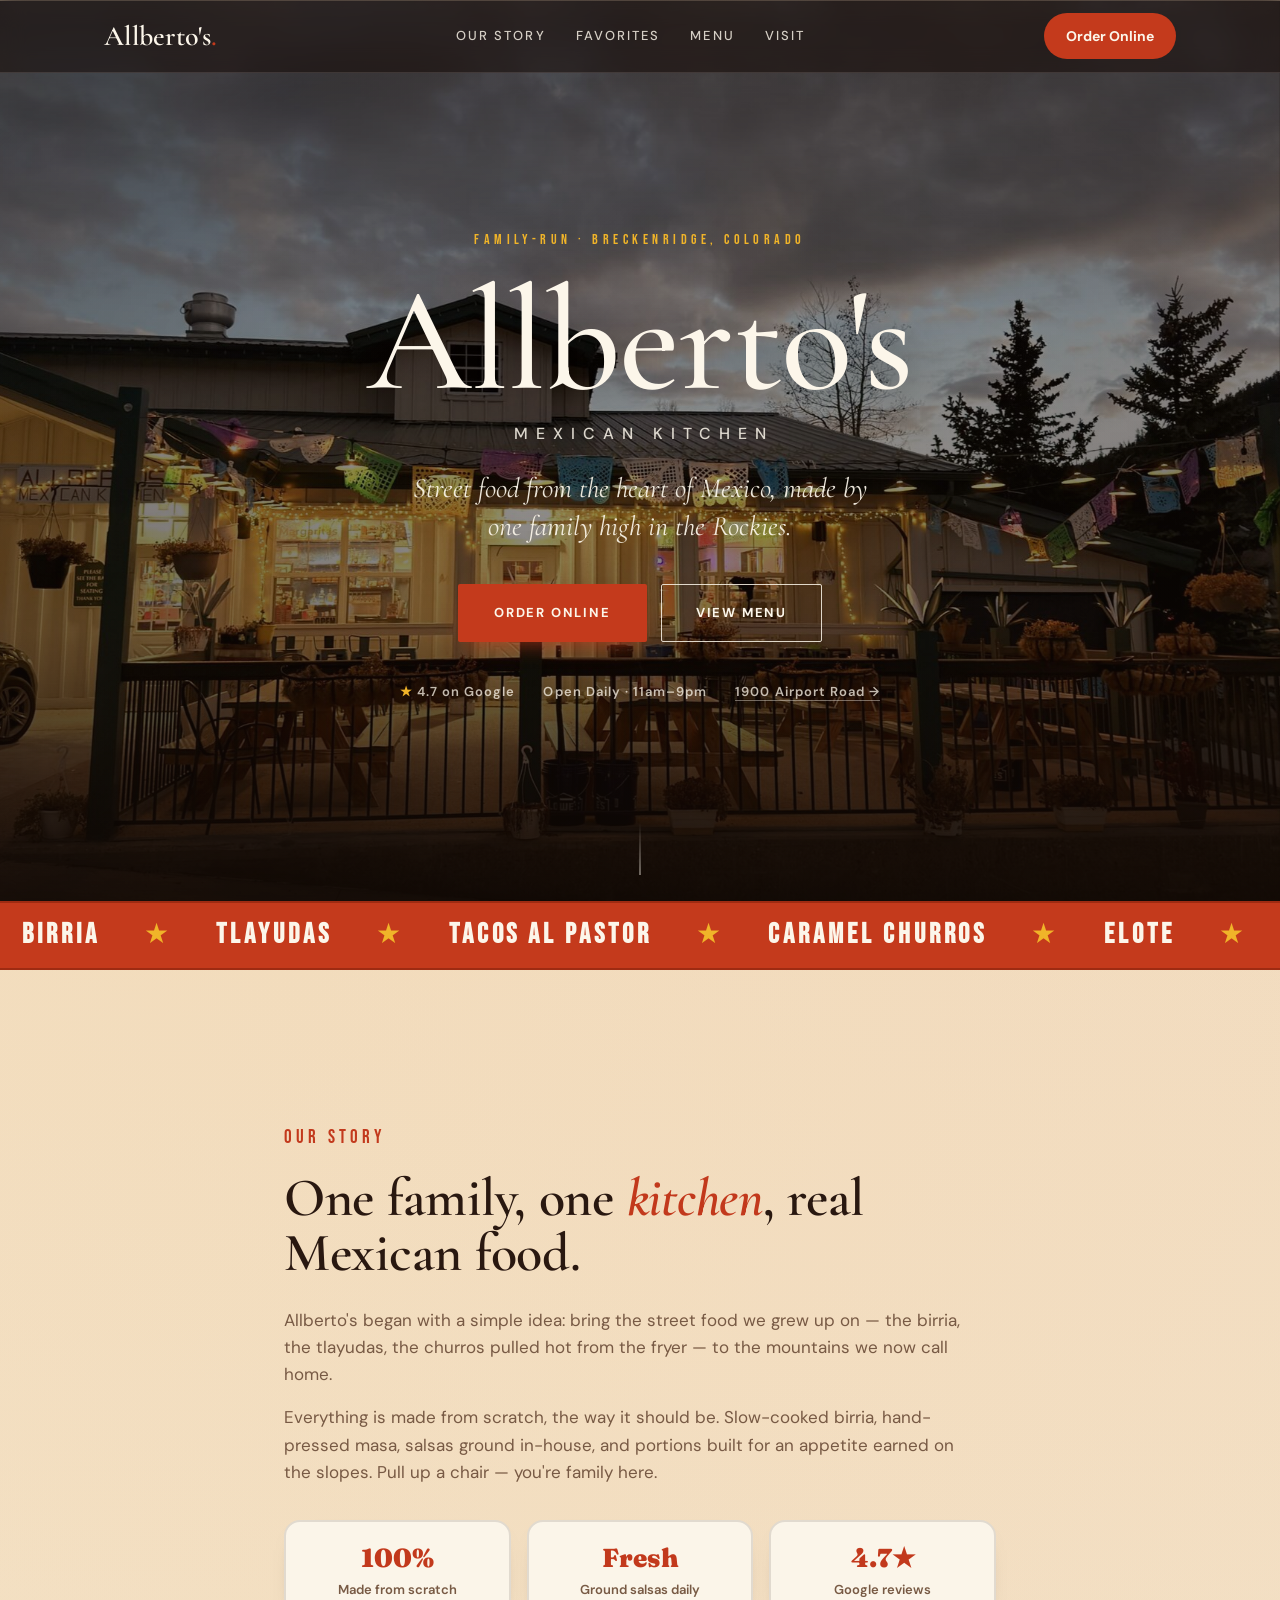
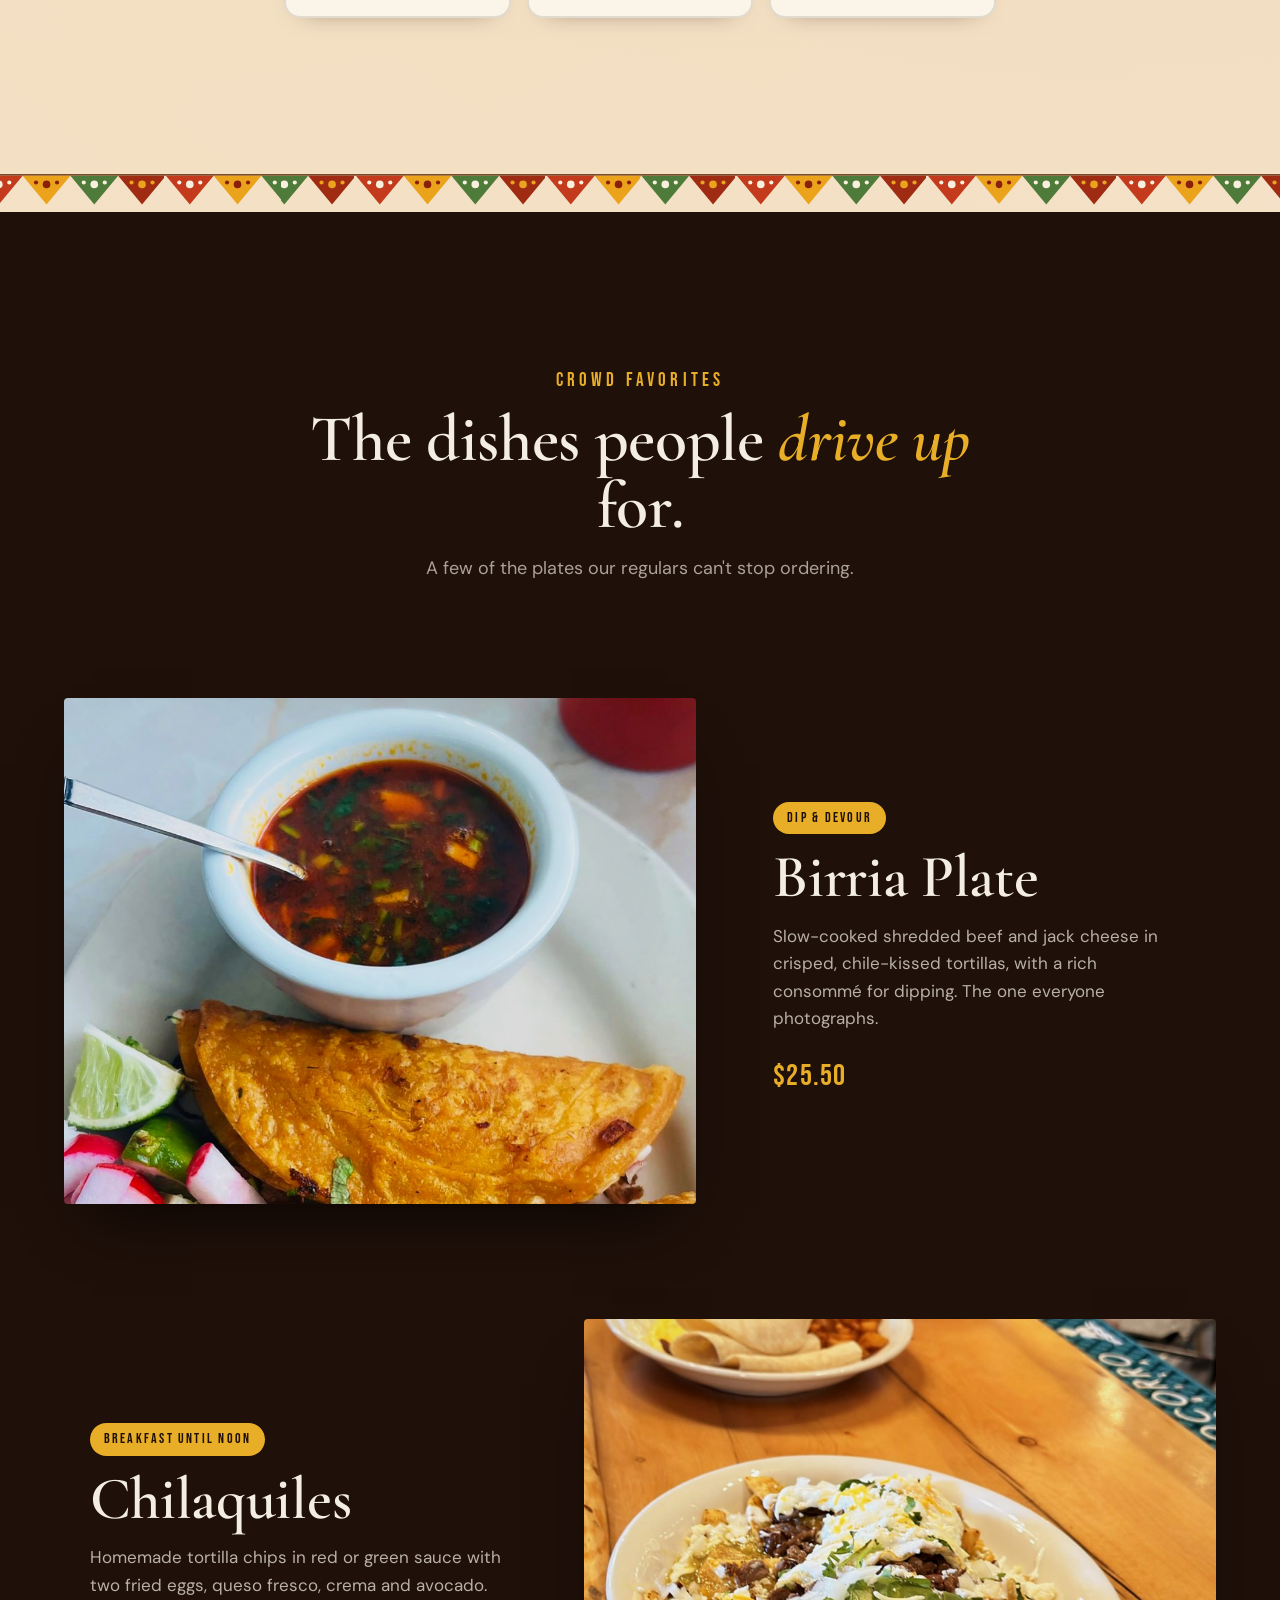
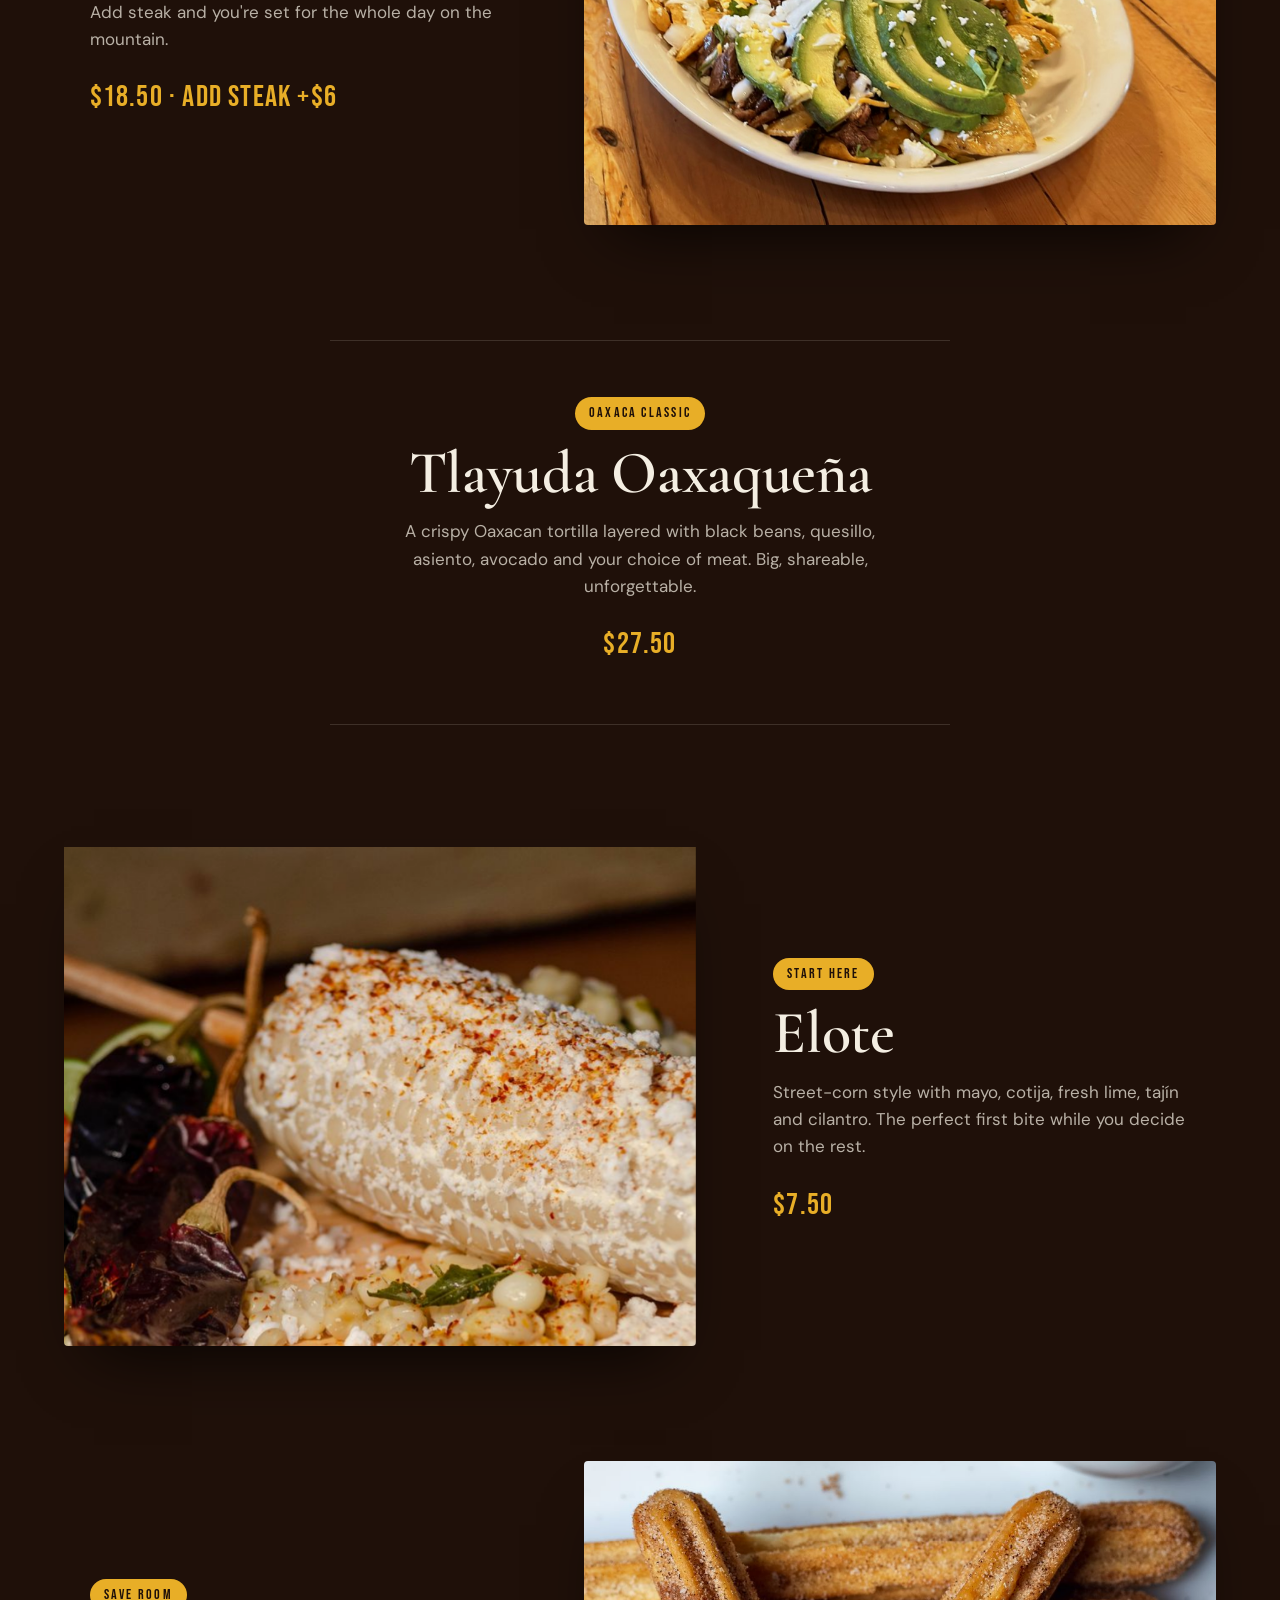
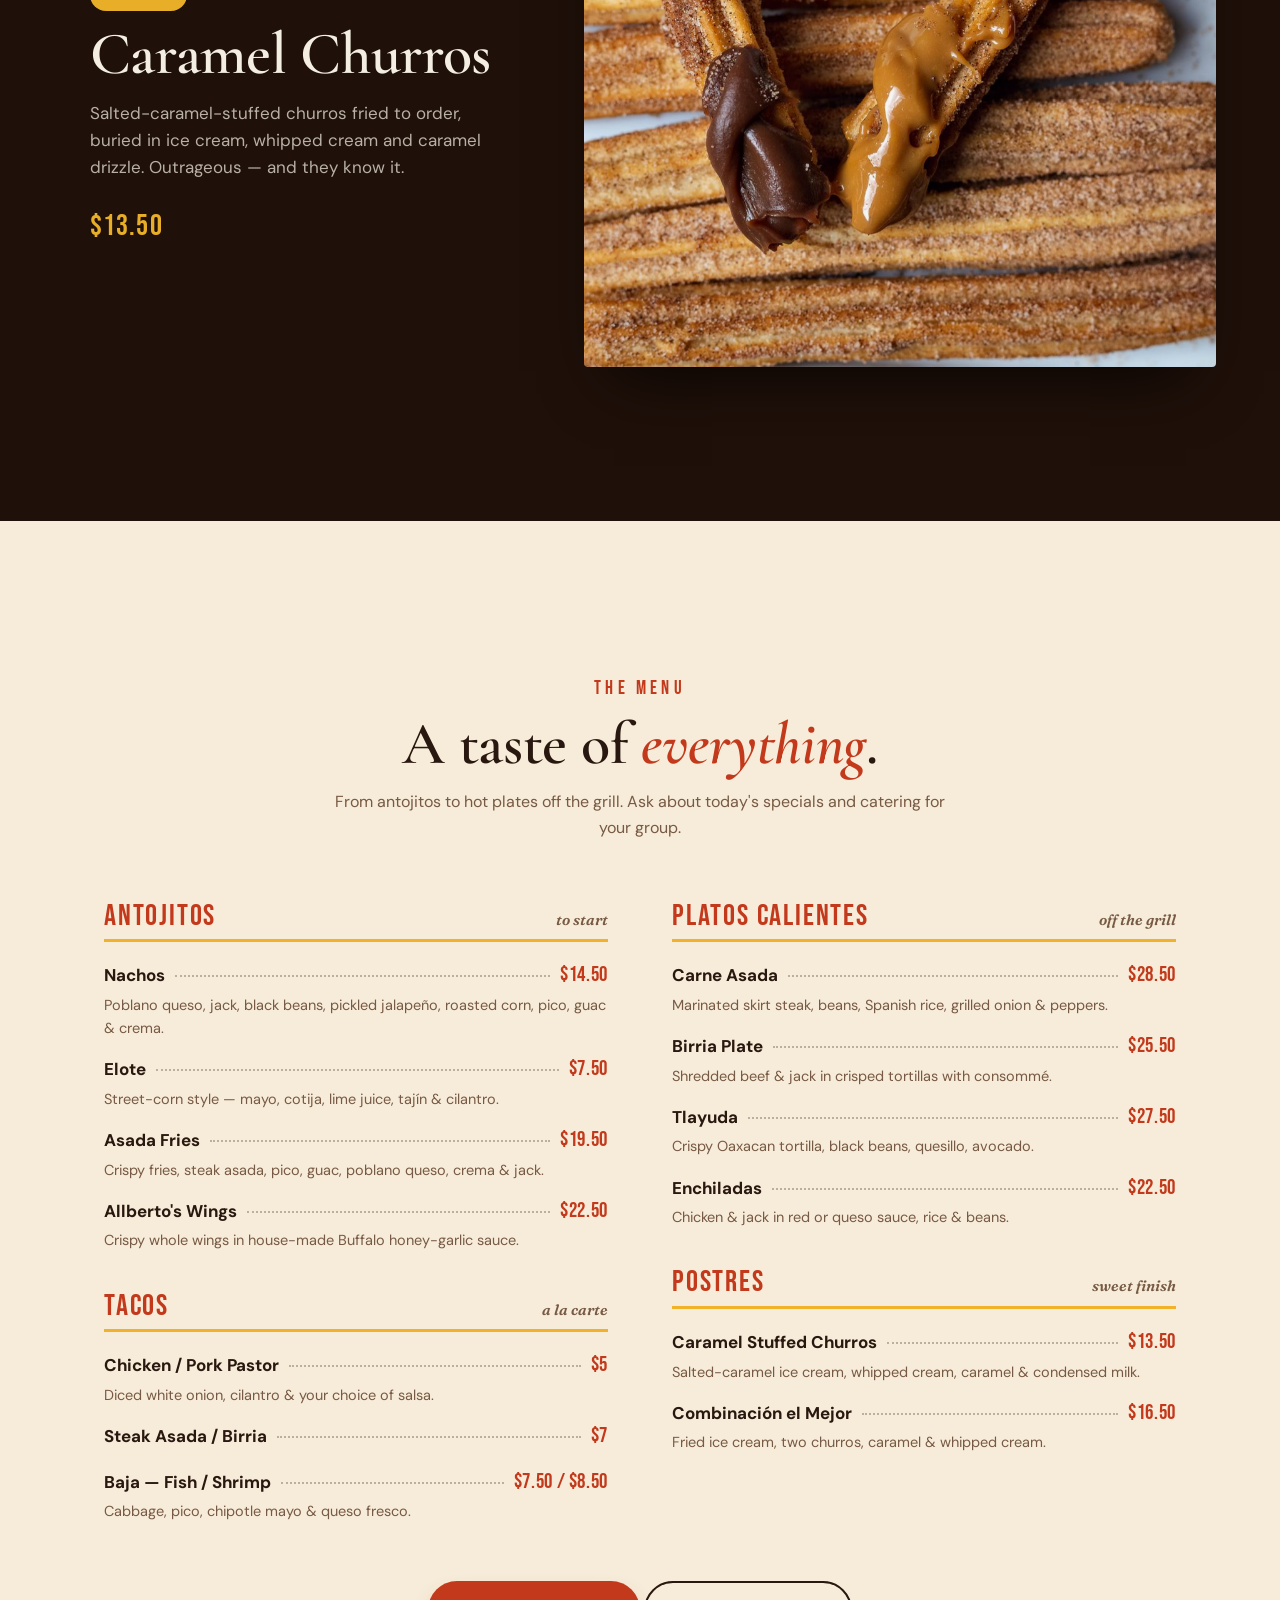
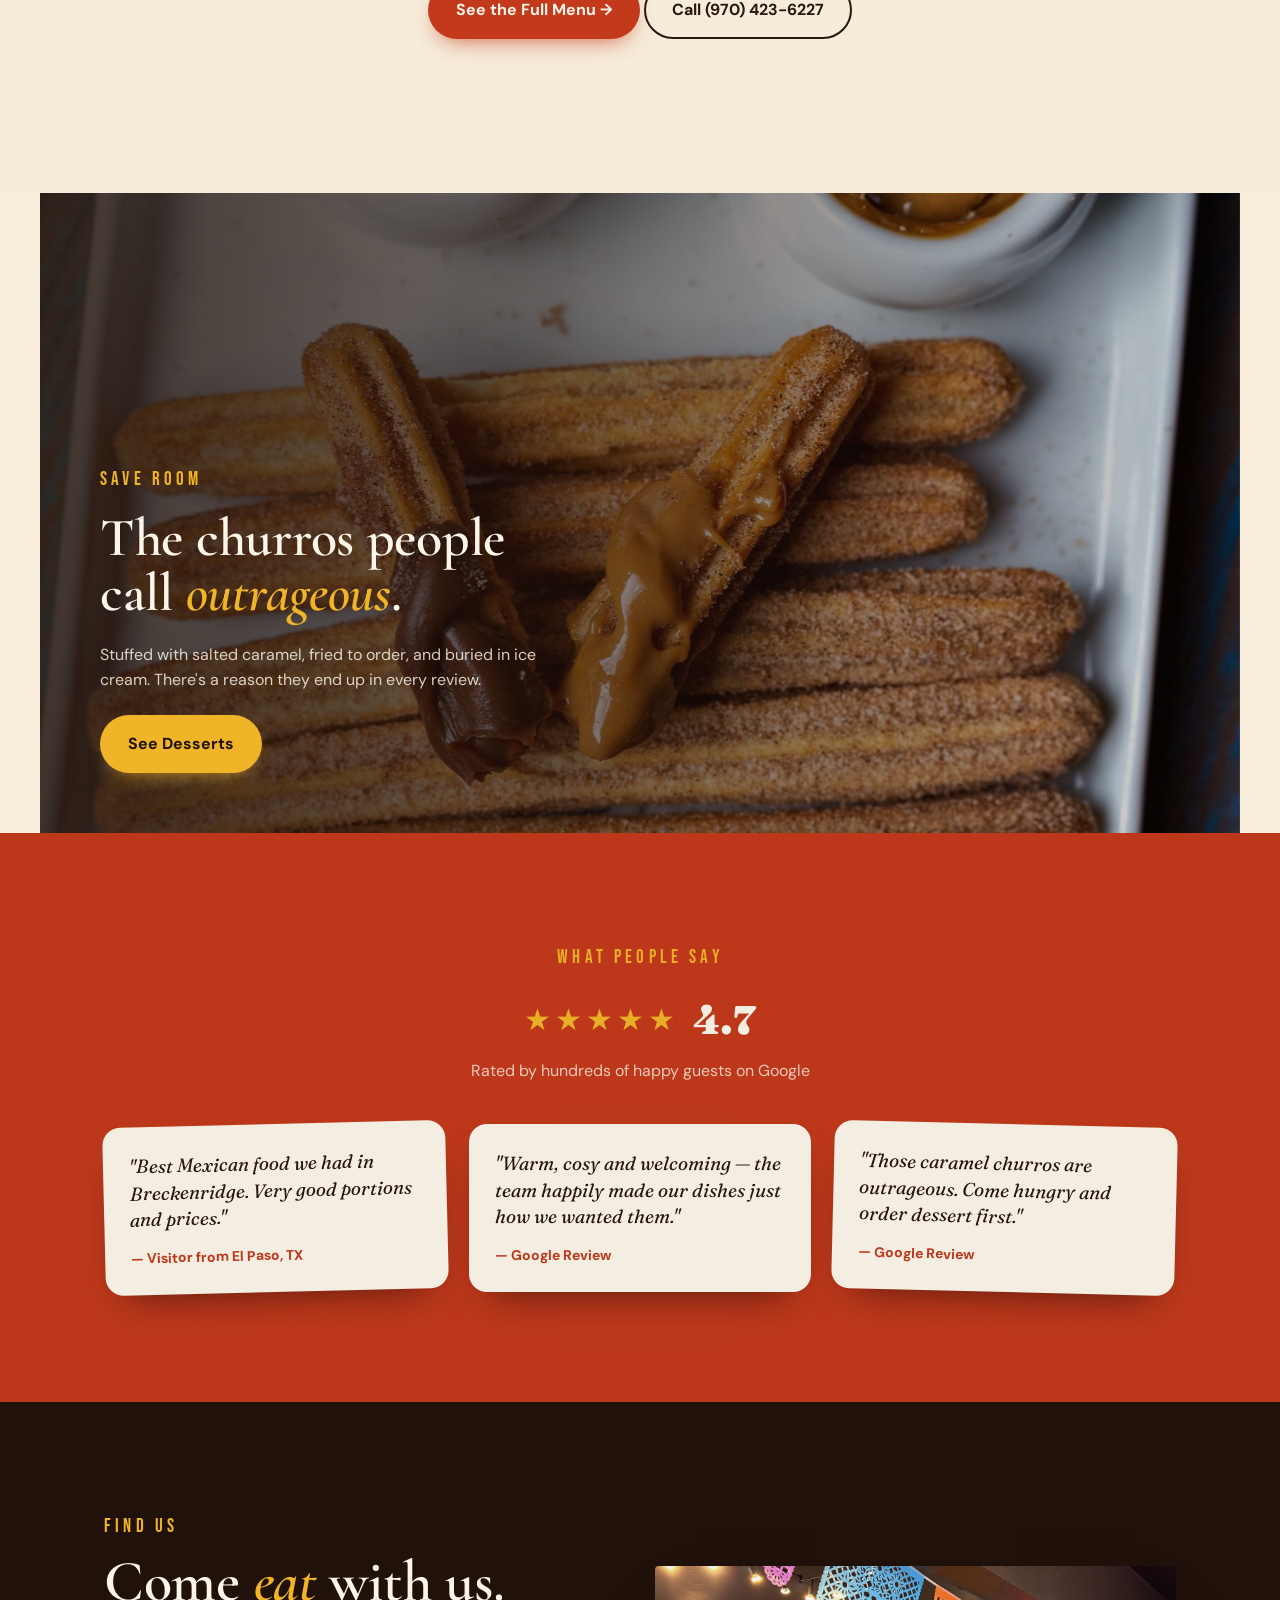
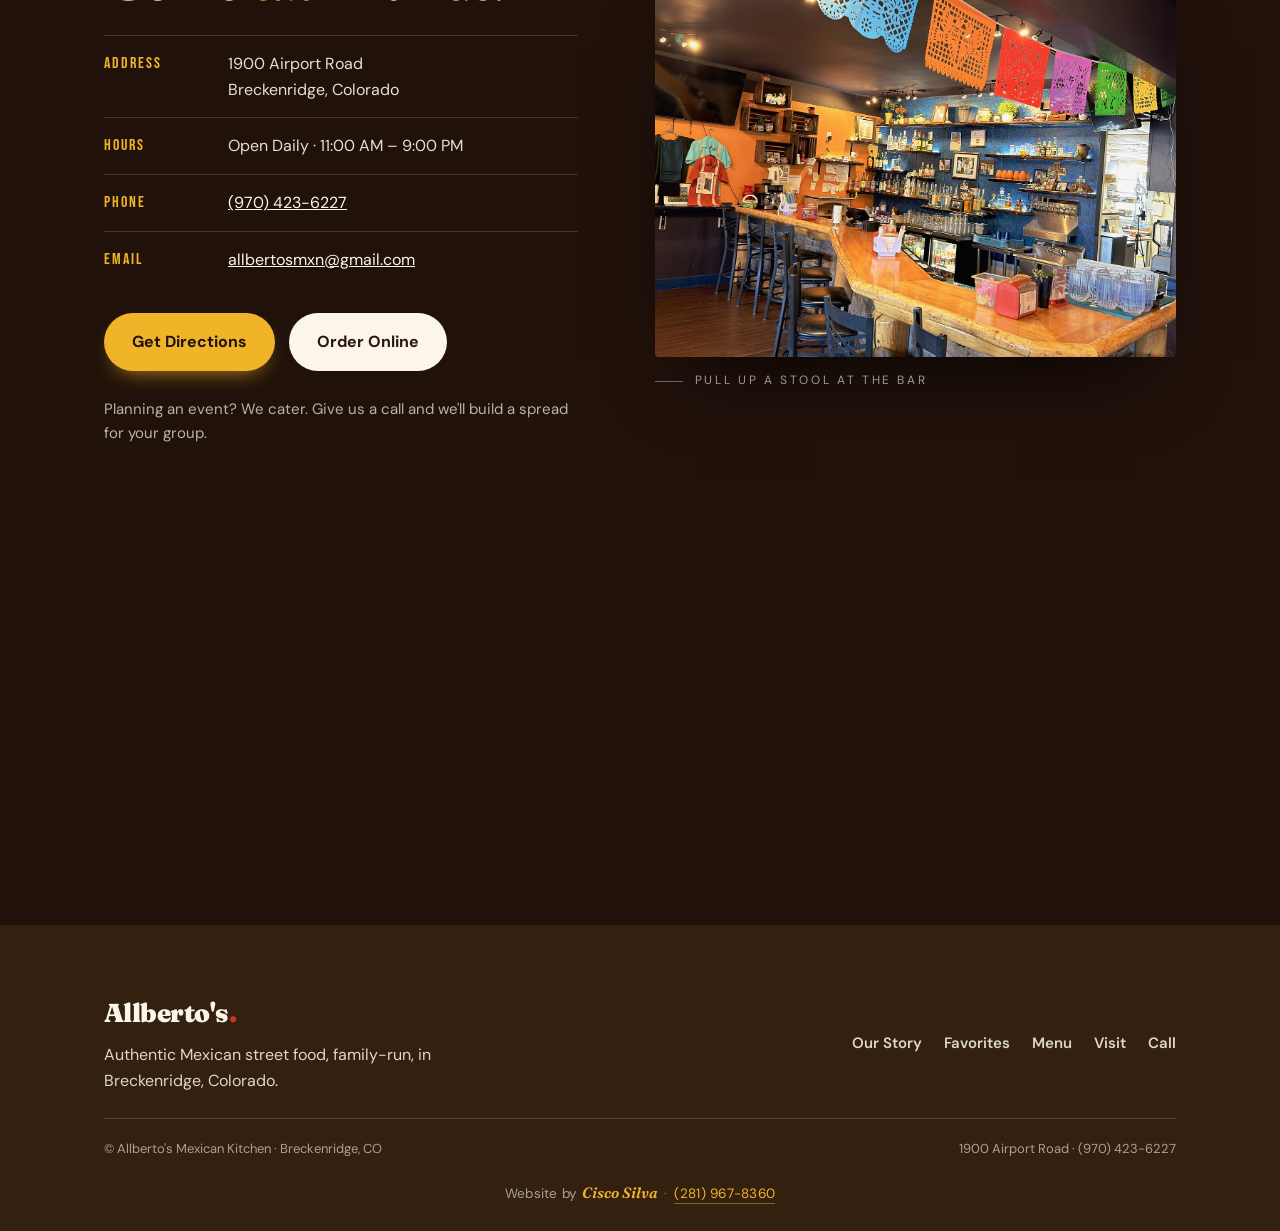
==== index.html @ cbd6c653 "Merge ddb1970c69861c897694cbffdb3631404a765898 into efcdb37e8dc2db577a977837c20a706dc011a7c2" ====
<!DOCTYPE html>
<html lang="en">
<head>
<meta charset="UTF-8" />
<meta name="viewport" content="width=device-width, initial-scale=1.0" />
<title>Allberto's Mexican Kitchen — Breckenridge</title>
<meta name="description" content="Authentic Mexican street food, family-run, in the heart of the Rockies. Birria, tlayudas, tacos and outrageous caramel churros in Breckenridge, Colorado." />
<link rel="canonical" href="https://allbertoskitchen.com/" />
<meta property="og:type" content="restaurant" />
<meta property="og:site_name" content="Allberto's Mexican Kitchen" />
<meta property="og:title" content="Allberto's Mexican Kitchen — Breckenridge" />
<meta property="og:description" content="Authentic Mexican street food, family-run, in the heart of the Rockies. Birria, tlayudas, tacos and outrageous caramel churros in Breckenridge, Colorado." />
<meta property="og:url" content="https://allbertoskitchen.com/" />
<meta name="twitter:card" content="summary" />
<script type="application/ld+json">{"@context":"https://schema.org","@type":"Restaurant","name":"Allberto's Mexican Kitchen","url":"https://allbertoskitchen.com/","telephone":"+1-970-423-6227","servesCuisine":"Mexican","hasMenu":"https://allbertoskitchen.com/menu.html","address":{"@type":"PostalAddress","streetAddress":"1900 Airport Road","addressLocality":"Breckenridge","addressRegion":"CO","addressCountry":"US"},"openingHoursSpecification":[{"@type":"OpeningHoursSpecification","dayOfWeek":["Monday","Tuesday","Wednesday","Thursday","Friday","Saturday","Sunday"],"opens":"11:00","closes":"21:00"}],"acceptsReservations":false,"potentialAction":{"@type":"OrderAction","target":{"@type":"EntryPoint","urlTemplate":"https://order.toasttab.com/online/allberto-s-mexican-kitchen-1900-airport-road","actionPlatform":"http://schema.org/DesktopWebPlatform"},"deliveryMethod":"http://purl.org/goodrelations/v1#DeliveryModePickUp"}}</script>
<link rel="icon" href="data:image/svg+xml,%3Csvg xmlns='http://www.w3.org/2000/svg' viewBox='0 0 100 100'%3E%3Crect width='100' height='100' rx='22' fill='%23C43A1C'/%3E%3Ctext x='50' y='74' font-size='68' font-family='Georgia,serif' font-weight='bold' text-anchor='middle' fill='%23F0B429'%3EA%3C/text%3E%3C/svg%3E" />
<link rel="preconnect" href="https://fonts.googleapis.com" />
<link rel="preconnect" href="https://fonts.gstatic.com" crossorigin />
<link href="https://fonts.googleapis.com/css2?family=Cormorant+Garamond:ital,wght@0,500;0,600;1,500&family=Bebas+Neue&family=Fraunces:ital,opsz,wght@0,9..144,400;0,9..144,600;0,9..144,900;1,9..144,600;1,9..144,900&family=DM+Sans:wght@400;500;700&family=Great+Vibes&display=swap" rel="stylesheet" />
<link rel="preload" as="image" href="images/hero.jpg" media="(min-width: 700px)" />
<link rel="preload" as="image" href="images/hero-mobile.jpg" media="(max-width: 699px)" />
<link rel="stylesheet" href="css/styles.css?v=20261102d" />
</head>
<body>

<header class="site-header">
  <div class="wrap nav">
    <a href="#" class="brand">Allberto's<span class="dot">.</span></a>
    <nav class="nav-links">
      <a href="#story">Our Story</a>
      <a href="#faves">Favorites</a>
      <a href="menu.html">Menu</a>
      <a href="#visit">Visit</a>
    </nav>
    <a href="https://order.toasttab.com/online/allberto-s-mexican-kitchen-1900-airport-road" target="_blank" rel="noopener" class="btn btn-solid nav-cta">Order Online</a>
  </div>
</header>

<!-- HERO
     Full-bleed storefront photo at dusk. images/hero.jpg is the landscape version
     (~2000px wide), images/hero-mobile.jpg the tall crop used on phones.
     Tweak the crop with --hero-pos in css/styles.css if needed. -->
<section class="hero">
  <div class="hero-bg" role="img" aria-label="Allberto's Mexican Kitchen storefront at dusk, with string lights and papel picado over the patio"></div>
  <div class="hero-shade" aria-hidden="true"></div>
  <div class="hero-content">
    <span class="eyebrow">Family-run &middot; Breckenridge, Colorado</span>
    <h1>Allberto's<span class="sub">Mexican Kitchen</span></h1>
    <p class="tagline">Street food from the heart of Mexico, made by one family high in the Rockies.</p>
    <div class="hero-actions">
      <a href="https://order.toasttab.com/online/allberto-s-mexican-kitchen-1900-airport-road" target="_blank" rel="noopener" class="btn btn-solid">Order Online</a>
      <a href="menu.html" class="btn btn-outline">View Menu</a>
    </div>
    <div class="hero-meta">
      <span><span class="star">&#9733;</span> 4.7 on Google</span>
      <span>Open Daily &middot; 11am&ndash;9pm</span>
      <span><a href="https://www.google.com/maps/dir/?api=1&destination=1900+Airport+Road+Breckenridge+CO" target="_blank" rel="noopener">1900 Airport Road &rarr;</a></span>
    </div>
  </div>
  <a href="#story" class="hero-scroll" aria-label="Scroll to our story"></a>
</section>

<!-- MARQUEE -->
<div class="marquee" aria-hidden="true">
  <div class="marquee-track">
    <span><b>BIRRIA</b><i>★</i><b>TLAYUDAS</b><i>★</i><b>TACOS AL PASTOR</b><i>★</i><b>CARAMEL CHURROS</b><i>★</i><b>ELOTE</b><i>★</i><b>CARNE ASADA</b><i>★</i><b>CATERING</b><i>★</i></span>
    <span><b>BIRRIA</b><i>★</i><b>TLAYUDAS</b><i>★</i><b>TACOS AL PASTOR</b><i>★</i><b>CARAMEL CHURROS</b><i>★</i><b>ELOTE</b><i>★</i><b>CARNE ASADA</b><i>★</i><b>CATERING</b><i>★</i></span>
  </div>
</div>

<!-- STORY -->
<section class="story grain" id="story">
  <div class="wrap story-grid solo">
    <div class="reveal">
      <span class="eyebrow">Our Story</span>
      <h2>One family, one <em>kitchen</em>, real Mexican food.</h2>
      <p>Allberto's began with a simple idea: bring the street food we grew up on — the birria, the tlayudas, the churros pulled hot from the fryer — to the mountains we now call home.</p>
      <p>Everything is made from scratch, the way it should be. Slow-cooked birria, hand-pressed masa, salsas ground in-house, and portions built for an appetite earned on the slopes. Pull up a chair — you're family here.</p>
      <div class="story-stats">
        <div class="stat"><div class="n">100%</div><div class="l">Made from scratch</div></div>
        <div class="stat"><div class="n">Fresh</div><div class="l">Ground salsas daily</div></div>
        <div class="stat"><div class="n">4.7★</div><div class="l">Google reviews</div></div>
      </div>
    </div>
  </div>
</section>

<div class="papel" aria-hidden="true"></div>

<!-- FAVORITES -->
<section class="faves" id="faves">
  <div class="wrap">
    <div class="shead reveal">
      <span class="eyebrow">Crowd Favorites</span>
      <h2>The dishes people <em>drive up</em> for.</h2>
      <p>A few of the plates our regulars can't stop ordering.</p>
    </div>

    <div class="frow">
      <div class="fmedia reveal">
        <div class="px" data-amp="18"><div class="px-img" role="img" aria-label="Birria tacos with a cup of consommé" style="background-image:url('images/birria-fav.jpg')"></div></div>
      </div>
      <div class="ftext reveal">
        <span class="ftag">Dip &amp; Devour</span>
        <h3>Birria Plate</h3>
        <p>Slow-cooked shredded beef and jack cheese in crisped, chile-kissed tortillas, with a rich consommé for dipping. The one everyone photographs.</p>
        <span class="fprice">$25.50</span>
      </div>
    </div>

    <div class="frow rev">
      <div class="fmedia reveal">
        <div class="px" data-amp="18"><div class="px-img" role="img" aria-label="Chilaquiles with steak, avocado and queso fresco" style="background-image:url('images/chilaquiles-steak.jpg')"></div></div>
      </div>
      <div class="ftext reveal">
        <span class="ftag">Breakfast until Noon</span>
        <h3>Chilaquiles</h3>
        <p>Homemade tortilla chips in red or green sauce with two fried eggs, queso fresco, crema and avocado. Add steak and you're set for the whole day on the mountain.</p>
        <span class="fprice">$18.50 &middot; add steak +$6</span>
      </div>
    </div>

    <div class="frow textonly"><!-- tlayuda: text-only until a real photo is shot -->
      <div class="ftext reveal">
        <span class="ftag">Oaxaca Classic</span>
        <h3>Tlayuda Oaxaqueña</h3>
        <p>A crispy Oaxacan tortilla layered with black beans, quesillo, asiento, avocado and your choice of meat. Big, shareable, unforgettable.</p>
        <span class="fprice">$27.50</span>
      </div>
    </div>

    <div class="frow">
      <div class="fmedia reveal">
        <div class="px" data-amp="18"><div class="px-img" style="background-image:url('images/elote.jpg')"></div></div>
      </div>
      <div class="ftext reveal">
        <span class="ftag">Start Here</span>
        <h3>Elote</h3>
        <p>Street-corn style with mayo, cotija, fresh lime, tajín and cilantro. The perfect first bite while you decide on the rest.</p>
        <span class="fprice">$7.50</span>
      </div>
    </div>

    <div class="frow rev">
      <div class="fmedia reveal">
        <div class="px" data-amp="18"><div class="px-img" style="background-image:url('images/churros.jpg')"></div></div>
      </div>
      <div class="ftext reveal">
        <span class="ftag">Save Room</span>
        <h3>Caramel Churros</h3>
        <p>Salted-caramel-stuffed churros fried to order, buried in ice cream, whipped cream and caramel drizzle. Outrageous — and they know it.</p>
        <span class="fprice">$13.50</span>
      </div>
    </div>
  </div>
</section>

<!-- MENU -->
<section class="menu grain" id="menu">
  <div class="wrap">
    <div class="shead reveal">
      <span class="eyebrow">The Menu</span>
      <h2>A taste of <em>everything</em>.</h2>
      <p>From antojitos to hot plates off the grill. Ask about today's specials and catering for your group.</p>
    </div>
    <div class="menu-cols">
      <div class="reveal">
        <div class="mcat">
          <h3>Antojitos <span>to start</span></h3>
          <div class="item"><span class="name">Nachos</span><span class="dots"></span><span class="cost">$14.50</span><span class="desc">Poblano queso, jack, black beans, pickled jalapeño, roasted corn, pico, guac & crema.</span></div>
          <div class="item"><span class="name">Elote</span><span class="dots"></span><span class="cost">$7.50</span><span class="desc">Street-corn style — mayo, cotija, lime juice, tajín & cilantro.</span></div>
          <div class="item"><span class="name">Asada Fries</span><span class="dots"></span><span class="cost">$19.50</span><span class="desc">Crispy fries, steak asada, pico, guac, poblano queso, crema & jack.</span></div>
          <div class="item"><span class="name">Allberto's Wings</span><span class="dots"></span><span class="cost">$22.50</span><span class="desc">Crispy whole wings in house-made Buffalo honey-garlic sauce.</span></div>
        </div>
        <div class="mcat">
          <h3>Tacos <span>a la carte</span></h3>
          <div class="item"><span class="name">Chicken / Pork Pastor</span><span class="dots"></span><span class="cost">$5</span><span class="desc">Diced white onion, cilantro & your choice of salsa.</span></div>
          <div class="item"><span class="name">Steak Asada / Birria</span><span class="dots"></span><span class="cost">$7</span></div>
          <div class="item"><span class="name">Baja — Fish / Shrimp</span><span class="dots"></span><span class="cost">$7.50 / $8.50</span><span class="desc">Cabbage, pico, chipotle mayo & queso fresco.</span></div>
        </div>
      </div>
      <div class="reveal">
        <div class="mcat">
          <h3>Platos Calientes <span>off the grill</span></h3>
          <div class="item"><span class="name">Carne Asada</span><span class="dots"></span><span class="cost">$28.50</span><span class="desc">Marinated skirt steak, beans, Spanish rice, grilled onion & peppers.</span></div>
          <div class="item"><span class="name">Birria Plate</span><span class="dots"></span><span class="cost">$25.50</span><span class="desc">Shredded beef & jack in crisped tortillas with consommé.</span></div>
          <div class="item"><span class="name">Tlayuda</span><span class="dots"></span><span class="cost">$27.50</span><span class="desc">Crispy Oaxacan tortilla, black beans, quesillo, avocado.</span></div>
          <div class="item"><span class="name">Enchiladas</span><span class="dots"></span><span class="cost">$22.50</span><span class="desc">Chicken & jack in red or queso sauce, rice & beans.</span></div>
        </div>
        <div class="mcat">
          <h3>Postres <span>sweet finish</span></h3>
          <div class="item"><span class="name">Caramel Stuffed Churros</span><span class="dots"></span><span class="cost">$13.50</span><span class="desc">Salted-caramel ice cream, whipped cream, caramel & condensed milk.</span></div>
          <div class="item"><span class="name">Combinación el Mejor</span><span class="dots"></span><span class="cost">$16.50</span><span class="desc">Fried ice cream, two churros, caramel & whipped cream.</span></div>
        </div>
      </div>
    </div>
    <div class="menu-note reveal">
      <a href="menu.html" class="btn btn-solid">See the Full Menu →</a>
      <a href="tel:+19704236227" class="btn btn-ghost">Call (970) 423-6227</a>
    </div>
  </div>
</section>

<!-- CHURRO BAND -->
<section class="bandsec"><div class="wrap" style="padding:0">
  <div class="band">
    <div class="px" data-amp="14"><div class="px-img" style="background-image:url('images/churros.jpg')"></div></div>
    <div class="overlay"></div>
    <div class="band-in reveal">
      <span class="eyebrow">Save Room</span>
      <h2>The churros people call <em>outrageous</em>.</h2>
      <p>Stuffed with salted caramel, fried to order, and buried in ice cream. There's a reason they end up in every review.</p>
      <a href="menu.html#postres" class="btn btn-gold">See Desserts</a>
    </div>
  </div>
</div></section>

<!-- REVIEWS -->
<section class="reviews">
  <div class="wrap reveal">
    <span class="eyebrow">What People Say</span>
    <div class="rating"><span class="stars">★★★★★</span><b>4.7</b></div>
    <div class="count">Rated by hundreds of happy guests on Google</div>
  </div>
  <div class="quotes">
    <div class="quote reveal"><div class="q">"Best Mexican food we had in Breckenridge. Very good portions and prices."</div><div class="by">— Visitor from El Paso, TX</div></div>
    <div class="quote reveal"><div class="q">"Warm, cosy and welcoming — the team happily made our dishes just how we wanted them."</div><div class="by">— Google Review</div></div>
    <div class="quote reveal"><div class="q">"Those caramel churros are outrageous. Come hungry and order dessert first."</div><div class="by">— Google Review</div></div>
  </div>
</section>

<!-- VISIT -->
<section class="visit" id="visit">
  <div class="wrap visit-grid">
    <div class="reveal">
      <span class="eyebrow">Find Us</span>
      <h2>Come <em>eat</em> with us.</h2>
      <div class="info-row"><div class="k">Address</div><div class="v">1900 Airport Road<br/>Breckenridge, Colorado</div></div>
      <div class="info-row"><div class="k">Hours</div><div class="v">Open Daily · 11:00 AM – 9:00 PM</div></div>
      <div class="info-row"><div class="k">Phone</div><div class="v"><a href="tel:+19704236227">(970) 423-6227</a></div></div>
      <div class="info-row"><div class="k">Email</div><div class="v"><a href="mailto:allbertosmxn@gmail.com">allbertosmxn@gmail.com</a></div></div>
      <div class="visit-actions">
        <a href="https://www.google.com/maps/dir/?api=1&destination=1900+Airport+Road+Breckenridge+CO" target="_blank" rel="noopener" class="btn btn-gold">Get Directions</a>
        <a href="https://order.toasttab.com/online/allberto-s-mexican-kitchen-1900-airport-road" target="_blank" rel="noopener" class="btn btn-cream">Order Online</a>
      </div>
      <p style="margin-top:26px;color:rgba(252,246,234,.7);font-size:15px">Planning an event? We cater. Give us a call and we'll build a spread for your group.</p>
    </div>
    <figure class="visit-figure reveal">
      <img src="images/bar.jpg" alt="The bar inside Allberto's, with papel picado and string lights" width="1800" height="1097" loading="lazy" />
      <figcaption>Pull up a stool at the bar</figcaption>
    </figure>
  </div>
  <div class="map map-strip"><iframe title="Map to Allberto's Mexican Kitchen" loading="lazy" src="https://www.google.com/maps?q=1900+Airport+Road+Breckenridge+CO&output=embed"></iframe></div>
</section>

<!-- FOOTER -->
<footer>
  <div class="wrap">
    <div class="foot-grid">
      <div>
        <div class="brand">Allberto's<span class="dot">.</span></div>
        <p style="margin-top:8px;max-width:30ch;opacity:.85">Authentic Mexican street food, family-run, in Breckenridge, Colorado.</p>
      </div>
      <nav class="foot-links">
        <a href="#story">Our Story</a><a href="#faves">Favorites</a><a href="menu.html">Menu</a><a href="#visit">Visit</a><a href="tel:+19704236227">Call</a>
      </nav>
    </div>
    <div class="foot-bottom">
      <span>© Allberto's Mexican Kitchen · Breckenridge, CO</span>
      <span>1900 Airport Road · (970) 423-6227</span>
    </div>
    <p class="site-credit">
      <link rel="stylesheet" href="css/credit.css?v=3" />
      Website by <b>Cisco Silva</b><span class="sep">&middot;</span><a href="tel:+12819678360">(281) 967-8360</a>
    </p>
  </div>
</footer>

<script src="js/main.js?v=20261102d"></script>
</body>
</html>
---- css/styles.css ----
/* never let a photo push the page wider than the screen */
img{max-width:100%;height:auto}
:root{
  --bone:#F7EDDA; --cream:#FCF6EA; --chile:#C43A1C; --chile-deep:#9E2B12;
  --marigold:#EBA31C; --gold:#F0B429; --mole:#20110A; --mole2:#33200f;
  --lime:#4E7A3A; --ink:#2A1810; --ink-soft:#7a5c46;
  --maxw:1200px; --pad:clamp(20px,5vw,64px);
}
*{margin:0;padding:0;box-sizing:border-box}
html{scroll-behavior:smooth}
body{font-family:'DM Sans',sans-serif;background:var(--bone);color:var(--ink);line-height:1.6;overflow-x:hidden;
  background-image:radial-gradient(circle at 12% 8%,rgba(235,163,28,.10),transparent 42%),radial-gradient(circle at 88% 4%,rgba(196,58,28,.08),transparent 40%);}
.wrap{max-width:var(--maxw);margin:0 auto;padding:0 var(--pad)}
h1,h2,h3{font-family:'Fraunces',serif;line-height:1.02;letter-spacing:-.01em}
em{font-style:italic}
a{color:inherit}
.eyebrow{font-family:'Bebas Neue',sans-serif;font-size:clamp(15px,1.6vw,19px);letter-spacing:.22em;color:var(--chile);display:inline-block;margin-bottom:.5em}
.grain{position:relative}
.grain::after{content:"";position:absolute;inset:0;background-image:url('data:image/svg+xml,%3Csvg%20xmlns%3D%27http%3A//www.w3.org/2000/svg%27%20width%3D%27120%27%20height%3D%27120%27%3E%3Cfilter%20id%3D%27n%27%3E%3CfeTurbulence%20type%3D%27fractalNoise%27%20baseFrequency%3D%270.9%27%20numOctaves%3D%272%27%20stitchTiles%3D%27stitch%27/%3E%3CfeColorMatrix%20type%3D%27saturate%27%20values%3D%270%27/%3E%3C/filter%3E%3Crect%20width%3D%27120%27%20height%3D%27120%27%20filter%3D%27url%28%2523n%29%27%20opacity%3D%270.5%27/%3E%3C/svg%3E');background-size:180px;opacity:.05;pointer-events:none;mix-blend-mode:overlay}

/* buttons */
.btn{display:inline-flex;align-items:center;gap:.5em;font-weight:700;font-size:16px;padding:14px 26px;border-radius:999px;text-decoration:none;border:2px solid transparent;transition:transform .15s ease,box-shadow .15s ease,background .15s;white-space:nowrap;cursor:pointer}
.btn:hover{transform:translateY(-2px)}
.btn-solid{background:var(--chile);color:var(--cream);box-shadow:0 10px 22px -10px rgba(196,58,28,.8)}
.btn-solid:hover{background:var(--chile-deep)}
.btn-gold{background:var(--gold);color:var(--mole);box-shadow:0 10px 22px -12px rgba(240,180,41,.9)}
.btn-ghost{background:transparent;border-color:var(--ink);color:var(--ink)}
.btn-ghost:hover{background:var(--ink);color:var(--cream)}
.btn-cream{background:var(--cream);color:var(--ink)}

/* header */
header{position:sticky;top:0;z-index:50;background:rgba(247,237,218,.9);backdrop-filter:blur(10px);border-bottom:2px solid rgba(42,24,16,.1)}
.nav{display:flex;align-items:center;justify-content:space-between;height:72px}
.brand{font-family:'Fraunces',serif;font-weight:900;font-size:26px;letter-spacing:-.02em}
a.brand{text-decoration:none;color:var(--ink)}
.brand .dot{color:var(--chile)}
.nav-links{display:flex;gap:30px}
.nav-links a{font-weight:600;font-size:15px;text-decoration:none;color:var(--ink);opacity:.82;transition:opacity .15s,color .15s}
.nav-links a:hover{opacity:1;color:var(--chile)}
.nav-links a.active{opacity:1;color:var(--chile)}
.nav-cta{padding:10px 20px;font-size:15px}
@media(max-width:820px){.nav-links{display:none}}

/* marquee */
.marquee{background:var(--chile);color:var(--gold);overflow:hidden;border-top:2px solid var(--chile-deep);border-bottom:2px solid var(--chile-deep)}
.marquee-track{display:flex;white-space:nowrap;width:max-content;animation:scrollx 34s linear infinite}
.marquee span{font-family:'Bebas Neue',sans-serif;font-size:clamp(20px,2.6vw,28px);letter-spacing:.14em;padding:10px 0}
.marquee b{color:var(--cream);margin:0 22px}
.marquee i{color:var(--gold);margin:0 22px;font-style:normal}
@keyframes scrollx{to{transform:translateX(-50%)}}

/* papel divider */
.papel{height:40px;background:url('data:image/svg+xml,%3Csvg%20xmlns%3D%27http%3A//www.w3.org/2000/svg%27%20width%3D%27200%27%20height%3D%2742%27%20viewBox%3D%270%200%20200%2042%27%3E%0A%3Cpath%20d%3D%27M0%203%20H200%27%20stroke%3D%27%237a4a2a%27%20stroke-width%3D%272%27/%3E%0A%3Cg%3E%0A%3Cpath%20d%3D%27M2%204%20H52%20L27%2034%20Z%27%20fill%3D%27%23C43A1C%27/%3E%3Ccircle%20cx%3D%2727%27%20cy%3D%2713%27%20r%3D%274%27%20fill%3D%27%23F8EFDD%27/%3E%3Ccircle%20cx%3D%2716%27%20cy%3D%2711%27%20r%3D%272.2%27%20fill%3D%27%23F8EFDD%27/%3E%3Ccircle%20cx%3D%2738%27%20cy%3D%2711%27%20r%3D%272.2%27%20fill%3D%27%23F8EFDD%27/%3E%0A%3Cpath%20d%3D%27M52%204%20H102%20L77%2034%20Z%27%20fill%3D%27%23EBA31C%27/%3E%3Ccircle%20cx%3D%2777%27%20cy%3D%2713%27%20r%3D%274%27%20fill%3D%27%238a1f0a%27/%3E%3Ccircle%20cx%3D%2766%27%20cy%3D%2711%27%20r%3D%272.2%27%20fill%3D%27%238a1f0a%27/%3E%3Ccircle%20cx%3D%2788%27%20cy%3D%2711%27%20r%3D%272.2%27%20fill%3D%27%238a1f0a%27/%3E%0A%3Cpath%20d%3D%27M102%204%20H152%20L127%2034%20Z%27%20fill%3D%27%234E7A3A%27/%3E%3Ccircle%20cx%3D%27127%27%20cy%3D%2713%27%20r%3D%274%27%20fill%3D%27%23F8EFDD%27/%3E%3Ccircle%20cx%3D%27116%27%20cy%3D%2711%27%20r%3D%272.2%27%20fill%3D%27%23F8EFDD%27/%3E%3Ccircle%20cx%3D%27138%27%20cy%3D%2711%27%20r%3D%272.2%27%20fill%3D%27%23F8EFDD%27/%3E%0A%3Cpath%20d%3D%27M152%204%20H202%20L177%2034%20Z%27%20fill%3D%27%239E2B12%27/%3E%3Ccircle%20cx%3D%27177%27%20cy%3D%2713%27%20r%3D%274%27%20fill%3D%27%23EBA31C%27/%3E%3Ccircle%20cx%3D%27166%27%20cy%3D%2711%27%20r%3D%272.2%27%20fill%3D%27%23EBA31C%27/%3E%3Ccircle%20cx%3D%27188%27%20cy%3D%2711%27%20r%3D%272.2%27%20fill%3D%27%23EBA31C%27/%3E%0A%3C/g%3E%3C/svg%3E') repeat-x top center;background-size:auto 40px}

/* hero */
.hero{position:relative;overflow:hidden}
.hero-inner{max-width:var(--maxw);margin:0 auto;display:grid;grid-template-columns:1fr}
.hero-content{padding:clamp(44px,8vw,74px) var(--pad) clamp(30px,5vw,48px)}
.hero h1{color:var(--ink);font-size:clamp(44px,8vw,92px);font-weight:900;margin:.16em 0 .3em;max-width:13ch}
.hero h1 em{color:var(--chile);position:relative;white-space:nowrap}
.hero h1 em::after{content:"";position:absolute;left:0;right:0;bottom:.02em;height:.14em;background:var(--gold);border-radius:4px;z-index:-1;opacity:.9}
.hero .lead{font-size:clamp(17px,2vw,21px);color:var(--ink-soft);max-width:42ch;margin-bottom:26px}
.hero-actions{display:flex;flex-wrap:wrap;gap:14px}
.hero-meta{display:flex;flex-wrap:wrap;gap:8px 22px;margin-top:26px;color:var(--ink-soft);font-size:14px;font-weight:600}
.hero-meta .star{color:var(--gold)}
.hero-media{position:relative;min-height:320px;order:-1}
.hero-media .hero-frame{position:absolute;inset:clamp(16px,4vw,34px);border-radius:20px;overflow:hidden;border:6px solid var(--cream);box-shadow:0 30px 60px -26px rgba(32,17,10,.6)}
.hero-frame .px-img{position:absolute;top:-16%;left:0;width:100%;height:132%;background-size:cover;background-position:center;will-change:transform}
.hero-stamp{position:absolute;z-index:3;right:clamp(10px,4vw,28px);top:clamp(6px,3vw,20px);width:104px;height:104px;border-radius:50%;
  background:var(--gold);color:var(--mole);display:grid;place-items:center;text-align:center;transform:rotate(11deg);
  box-shadow:0 10px 22px -10px rgba(32,17,10,.7);border:3px dashed var(--mole)}
.hero-stamp b{font-family:'Bebas Neue',sans-serif;font-size:15px;letter-spacing:.06em;line-height:1;padding:0 8px}
.hero-badge{position:absolute;left:clamp(20px,5vw,44px);bottom:clamp(20px,5vw,44px);z-index:3;font-family:'Bebas Neue',sans-serif;letter-spacing:.14em;font-size:15px;color:var(--cream);background:rgba(32,17,10,.62);backdrop-filter:blur(4px);padding:8px 15px;border-radius:999px}
@media(min-width:900px){
  .hero-inner{grid-template-columns:1.06fr .94fr;align-items:stretch;gap:clamp(24px,4vw,52px);padding:0 var(--pad);min-height:clamp(540px,74vh,680px)}
  .hero-content{padding:clamp(56px,6vw,92px) 0;display:flex;flex-direction:column;justify-content:center}
  .hero-media{order:0;min-height:0}
  .hero-media .hero-frame{inset:clamp(30px,4vw,54px) 0}
}
@media(max-width:899px){
  /* headline first, photo underneath */
  .hero-media{order:0;min-height:clamp(300px,82vw,460px)}
  .hero-media .hero-frame{inset:0 var(--pad) clamp(30px,7vw,48px)}
  .hero-badge{left:calc(var(--pad) + 16px);bottom:calc(clamp(30px,7vw,48px) + 16px)}
  /* no parallax offset on small screens; anchor the crop high so the consommé cup + first taco stay in frame */
  .hero-frame .px-img{top:0;height:100%;transform:none!important;background-position:center 22%}
}

/* reveal */
.reveal{opacity:0;transform:translateY(28px);transition:opacity .7s cubic-bezier(.2,.7,.2,1),transform .7s cubic-bezier(.2,.7,.2,1)}
.reveal.in{opacity:1;transform:none}

/* section heads */
.shead h2{font-size:clamp(32px,5vw,58px);font-weight:900}
.shead h2 em{color:var(--chile)}

/* story */
.story{padding:clamp(60px,9vw,110px) 0}
.story-grid{display:grid;grid-template-columns:1fr;gap:clamp(30px,5vw,56px);align-items:center}
.story h2{font-size:clamp(30px,4.6vw,54px);font-weight:900;margin:.12em 0 .5em}
.story h2 em{color:var(--chile)}
.story p{color:var(--ink-soft);margin-bottom:16px;max-width:52ch;font-size:17px}
.story-stats{display:flex;gap:14px;flex-wrap:wrap;margin-top:26px}
.stat{background:var(--cream);border:2px solid rgba(42,24,16,.12);border-radius:16px;padding:16px 20px;min-width:120px;box-shadow:0 10px 26px -20px rgba(32,17,10,.6)}
.stat .n{font-family:'Fraunces',serif;font-weight:900;font-size:26px;color:var(--chile)}
.stat .l{font-size:13px;color:var(--ink-soft);font-weight:600}
.story-photo{position:relative;aspect-ratio:4/3.4;border-radius:20px;border:3px dashed var(--chile);background:
  repeating-linear-gradient(135deg,rgba(196,58,28,.06) 0 14px,rgba(235,163,28,.06) 14px 28px),var(--cream);
  display:grid;place-items:center;text-align:center;padding:24px;overflow:hidden}
.story-photo .stamp{position:absolute;top:14px;left:14px;font-family:'Bebas Neue',sans-serif;letter-spacing:.12em;font-size:13px;color:var(--cream);background:var(--chile);padding:5px 12px;border-radius:999px}
.story-photo .glyph{font-family:'Fraunces',serif;font-style:italic;font-size:clamp(20px,2.6vw,26px);color:var(--ink-soft);opacity:.75;line-height:1.25}
.story-photo.filled{border:7px solid var(--cream);background:none;padding:0;box-shadow:0 34px 64px -30px rgba(0,0,0,.8)}
.story-photo.filled .px-img{position:absolute;top:0;left:0;width:100%;height:100%;background-size:cover;background-position:center}
@media(min-width:860px){.story-grid{grid-template-columns:1.05fr .95fr}}
/* single-column story, used while the Our Kitchen photo slot is empty */
.story-grid.solo{grid-template-columns:1fr;max-width:840px;margin-left:auto;margin-right:auto}
.story-grid.solo p{max-width:58ch}
.story-grid.solo .story-stats{margin-top:34px;gap:16px}
.story-grid.solo .stat{flex:1 1 170px;text-align:center}

/* FAVORITES — alternating parallax feature rows (the TDR moment) */
.faves{background:var(--mole);color:var(--cream);padding:clamp(60px,9vw,120px) 0;position:relative;overflow:hidden}
.faves::after{content:"";position:absolute;inset:0;background-image:url('data:image/svg+xml,%3Csvg%20xmlns%3D%27http%3A//www.w3.org/2000/svg%27%20width%3D%27120%27%20height%3D%27120%27%3E%3Cfilter%20id%3D%27n%27%3E%3CfeTurbulence%20type%3D%27fractalNoise%27%20baseFrequency%3D%270.9%27%20numOctaves%3D%272%27%20stitchTiles%3D%27stitch%27/%3E%3CfeColorMatrix%20type%3D%27saturate%27%20values%3D%270%27/%3E%3C/filter%3E%3Crect%20width%3D%27120%27%20height%3D%27120%27%20filter%3D%27url%28%2523n%29%27%20opacity%3D%270.5%27/%3E%3C/svg%3E');background-size:200px;opacity:.06;pointer-events:none}
.faves .shead{text-align:center;max-width:720px;margin:0 auto clamp(40px,6vw,72px)}
.faves .eyebrow{color:var(--gold)}
.faves .shead h2{font-size:clamp(34px,6vw,66px);font-weight:900;color:var(--cream)}
.faves .shead h2 em{color:var(--gold)}
.faves .shead p{color:rgba(252,246,234,.66);margin-top:14px;font-size:18px}
.frow{display:grid;grid-template-columns:1fr;gap:clamp(24px,4vw,56px);align-items:center;margin:clamp(48px,7vw,90px) 0}
.frow:last-child{margin-bottom:0}
.px{position:relative;border-radius:22px;overflow:hidden;border:7px solid var(--cream);box-shadow:0 34px 64px -30px rgba(0,0,0,.8);aspect-ratio:4/4.4}
.px-img{position:absolute;top:-16%;left:0;width:100%;height:132%;background-size:cover;background-position:center;will-change:transform}
.ftext{position:relative}
.ftag{display:inline-block;font-family:'Bebas Neue',sans-serif;letter-spacing:.16em;font-size:14px;color:var(--mole);background:var(--gold);padding:5px 14px;border-radius:999px;margin-bottom:14px}
.frow h3{font-size:clamp(34px,5.4vw,60px);font-weight:900;color:var(--cream);line-height:.98;margin-bottom:16px}
.frow p{color:rgba(252,246,234,.72);font-size:17px;max-width:44ch;margin-bottom:20px}
.fprice{font-family:'Bebas Neue',sans-serif;font-size:30px;letter-spacing:.04em;color:var(--gold)}
.pricetag{position:absolute;z-index:3;top:-14px;right:-8px;background:var(--chile);color:var(--cream);font-family:'Bebas Neue',sans-serif;
  font-size:22px;letter-spacing:.04em;padding:12px 16px;border-radius:14px;transform:rotate(7deg);box-shadow:0 10px 20px -8px rgba(0,0,0,.6);border:2px solid var(--cream)}
@media(min-width:880px){
  .frow{grid-template-columns:1fr 1fr}
  .frow.rev .fmedia{order:2}
  .frow .ftext{padding:0 clamp(10px,2vw,30px)}
}

/* menu */
.menu{padding:clamp(60px,9vw,110px) 0}
.menu .shead{text-align:center;max-width:640px;margin:0 auto clamp(36px,5vw,60px)}
.menu .shead h2{font-size:clamp(32px,5.4vw,60px);font-weight:900}
.menu .shead h2 em{color:var(--chile)}
.menu .shead p{color:var(--ink-soft);margin-top:14px}
.menu-cols{display:grid;grid-template-columns:1fr;gap:clamp(30px,5vw,64px)}
@media(min-width:820px){.menu-cols{grid-template-columns:1fr 1fr}}
.mcat{margin-bottom:38px}
.mcat h3{font-family:'Bebas Neue',sans-serif;font-weight:400;font-size:30px;letter-spacing:.06em;color:var(--chile);border-bottom:3px solid var(--gold);padding-bottom:8px;margin-bottom:16px;display:flex;align-items:baseline;justify-content:space-between}
.mcat h3 span{font-family:'Fraunces',serif;font-style:italic;font-size:15px;letter-spacing:0;color:var(--ink-soft);font-weight:600}
.item{display:grid;grid-template-columns:auto 1fr auto;align-items:baseline;column-gap:10px;margin:12px 0}
.item .name{font-weight:700;font-size:17px}
.item .dots{border-bottom:2px dotted rgba(42,24,16,.28);transform:translateY(-4px)}
.item .cost{font-family:'Bebas Neue',sans-serif;font-size:21px;letter-spacing:.03em;color:var(--chile)}
.item .desc{grid-column:1/-1;color:var(--ink-soft);font-size:14.5px;margin-top:2px;max-width:52ch}
.menu-note{text-align:center;margin-top:20px}

/* churro band */
.bandsec{padding:clamp(24px,4vw,44px) 0}
.band{position:relative;max-width:var(--maxw);margin:0 auto;border-radius:24px;overflow:hidden;min-height:clamp(360px,52vw,480px);display:flex;align-items:flex-end}
.band .px{position:absolute;inset:0;border:0;border-radius:0;aspect-ratio:auto;box-shadow:none}
.band .overlay{position:absolute;inset:0;background:linear-gradient(90deg,rgba(32,17,10,.86) 0%,rgba(32,17,10,.6) 46%,rgba(32,17,10,.15) 100%);z-index:2}
.band-in{position:relative;z-index:3;padding:clamp(30px,5vw,60px);max-width:560px;color:var(--cream)}
.band-in .eyebrow{color:var(--gold)}
.band-in h2{font-size:clamp(30px,4.6vw,54px);font-weight:900;color:var(--cream);margin:.1em 0 .4em}
.band-in h2 em{color:var(--gold)}
.band-in p{color:rgba(252,246,234,.82);margin-bottom:22px}

/* reviews */
.reviews{background:var(--chile);color:var(--cream);text-align:center;padding:clamp(60px,9vw,110px) 0;position:relative;overflow:hidden}
.reviews::after{content:"";position:absolute;inset:0;background-image:url('data:image/svg+xml,%3Csvg%20xmlns%3D%27http%3A//www.w3.org/2000/svg%27%20width%3D%27120%27%20height%3D%27120%27%3E%3Cfilter%20id%3D%27n%27%3E%3CfeTurbulence%20type%3D%27fractalNoise%27%20baseFrequency%3D%270.9%27%20numOctaves%3D%272%27%20stitchTiles%3D%27stitch%27/%3E%3CfeColorMatrix%20type%3D%27saturate%27%20values%3D%270%27/%3E%3C/filter%3E%3Crect%20width%3D%27120%27%20height%3D%27120%27%20filter%3D%27url%28%2523n%29%27%20opacity%3D%270.5%27/%3E%3C/svg%3E');background-size:200px;opacity:.07;pointer-events:none}
.reviews .eyebrow{color:var(--gold)}
.reviews .rating{display:flex;align-items:center;justify-content:center;gap:14px;margin:6px 0}
.reviews .stars{color:var(--gold);font-size:30px;letter-spacing:4px}
.reviews .rating b{font-family:'Fraunces',serif;font-size:40px;font-weight:900}
.reviews .count{color:rgba(252,246,234,.8);margin-bottom:40px}
.quotes{display:grid;grid-template-columns:1fr;gap:22px;max-width:var(--maxw);margin:0 auto;padding:0 var(--pad)}
@media(min-width:820px){.quotes{grid-template-columns:repeat(3,1fr)}}
.quote{background:var(--cream);color:var(--ink);border-radius:18px;padding:26px;text-align:left;box-shadow:0 20px 40px -22px rgba(0,0,0,.6)}
.quote:nth-child(1){transform:rotate(-1.4deg)}
.quote:nth-child(3){transform:rotate(1.4deg)}
.quote .q{font-family:'Fraunces',serif;font-style:italic;font-size:19px;line-height:1.4;margin-bottom:14px}
.quote .by{font-weight:700;font-size:14px;color:var(--chile)}

/* visit */
.visit{background:var(--mole);color:var(--cream);padding:clamp(60px,9vw,110px) 0}
.visit-grid{display:grid;grid-template-columns:1fr;gap:clamp(30px,5vw,56px)}
@media(min-width:860px){.visit-grid{grid-template-columns:1fr 1fr}}
.visit .eyebrow{color:var(--gold)}
.visit h2{font-size:clamp(32px,5vw,58px);font-weight:900;color:var(--cream);margin-bottom:24px}
.visit h2 em{color:var(--gold)}
.info-row{display:grid;grid-template-columns:110px 1fr;gap:14px;padding:15px 0;border-top:1px solid rgba(252,246,234,.16)}
.info-row .k{font-family:'Bebas Neue',sans-serif;letter-spacing:.12em;font-size:16px;color:var(--gold)}
.info-row .v{color:rgba(252,246,234,.9)}
.info-row .v a{color:var(--cream)}
.visit-actions{display:flex;gap:14px;flex-wrap:wrap;margin-top:26px}
.map{border-radius:20px;overflow:hidden;min-height:340px;border:5px solid var(--cream)}
.map iframe{width:100%;height:100%;min-height:340px;border:0;display:block;filter:saturate(1.05)}

/* footer */
footer{background:var(--mole2);color:var(--cream);padding:clamp(44px,6vw,68px) 0 26px}
.foot-grid{display:flex;justify-content:space-between;gap:30px;flex-wrap:wrap;padding-bottom:24px;border-bottom:1px solid rgba(252,246,234,.16)}
.foot-links{display:flex;gap:22px;flex-wrap:wrap;align-items:center}
.foot-links a{text-decoration:none;font-weight:600;opacity:.85;font-size:15px}
.foot-links a:hover{opacity:1;color:var(--gold)}
.foot-bottom{display:flex;justify-content:space-between;gap:12px;flex-wrap:wrap;padding-top:20px;font-size:13px;color:rgba(252,246,234,.6)}
.made-by{margin:22px 0 0;text-align:center;font-family:"Great Vibes",cursive;font-size:22px;line-height:1;color:var(--gold);opacity:.75;letter-spacing:.3px}

@media(prefers-reduced-motion:reduce){
  .marquee-track{animation:none}
  .reveal{opacity:1;transform:none;transition:none}
  .px-img,.hero-frame .px-img{transform:none!important}
}

/* ==========================================================
   CINEMATIC HERO + premium refinements (homepage)
   Hero photo lives at images/hero.jpg (desktop) and
   images/hero-mobile.jpg (phones, tall crop).
   ========================================================== */
:root{--serif-lux:'Cormorant Garamond','Fraunces',Georgia,serif;--hero-pos:center 62%}
.site-header{background:rgba(20,10,6,.55);border-bottom:1px solid rgba(252,246,234,.12);backdrop-filter:blur(12px);-webkit-backdrop-filter:blur(12px)}
.site-header a.brand{color:var(--cream);font-family:var(--serif-lux);font-weight:600;font-size:28px;letter-spacing:.01em}
.site-header .nav-links a{color:var(--cream);font-size:13px;letter-spacing:.16em;text-transform:uppercase;font-weight:500}
.site-header .nav-links a:hover{color:var(--gold)}
.site-header .nav-cta{box-shadow:none;font-size:14px}

.hero{position:relative;min-height:100vh;min-height:100svh;margin-top:-72px;display:flex;align-items:center;justify-content:center;text-align:center;color:var(--cream);overflow:hidden;background:var(--mole)}
.hero-bg{position:absolute;inset:0;background:url('../images/hero.jpg') var(--hero-pos)/cover no-repeat;transform:scale(1.04);animation:heroZoom 18s ease-out forwards}
@keyframes heroZoom{to{transform:scale(1)}}
@media (max-width:699px){.hero-bg{background-image:url('../images/hero-mobile.jpg');background-position:center 70%}}
.hero-shade{position:absolute;inset:0;background:
  linear-gradient(180deg,rgba(15,8,4,.5) 0%,rgba(15,8,4,.22) 35%,rgba(15,8,4,.34) 70%,rgba(15,8,4,.9) 100%),
  radial-gradient(ellipse at center,rgba(15,8,4,.22) 0%,rgba(15,8,4,.42) 100%)}
.hero-content{position:relative;z-index:2;padding:120px 16px 90px;max-width:900px}
.hero .eyebrow{color:var(--gold);letter-spacing:.32em;font-size:14px;margin-bottom:22px}
.hero h1{font-family:var(--serif-lux);font-weight:500;color:var(--cream);font-size:clamp(56px,13vw,148px);line-height:.92;letter-spacing:-.01em;margin:0;max-width:none;text-shadow:0 4px 40px rgba(0,0,0,.45)}
.hero h1 .sub{display:block;font-family:'DM Sans',sans-serif;font-weight:500;font-size:clamp(12px,1.6vw,16px);letter-spacing:.5em;text-transform:uppercase;margin-top:18px;padding-left:.5em;color:rgba(252,246,234,.85)}
.hero .tagline{font-family:var(--serif-lux);font-style:italic;font-size:clamp(20px,2.6vw,28px);line-height:1.35;color:rgba(252,246,234,.92);max-width:38ch;margin:28px auto 38px}
.hero-actions{display:flex;flex-wrap:wrap;gap:14px;justify-content:center}
.hero .btn{border-radius:2px;letter-spacing:.14em;text-transform:uppercase;font-size:13px;padding:17px 34px}
.btn-outline{background:transparent;border:1px solid rgba(252,246,234,.85);color:var(--cream)}
.btn-outline:hover{background:var(--cream);color:var(--mole)}
.hero-meta{justify-content:center;margin-top:40px;color:rgba(252,246,234,.75);font-size:13px;letter-spacing:.08em;gap:8px 28px}
.hero-meta a{text-decoration:none;border-bottom:1px solid rgba(252,246,234,.4)}
.hero-meta .star{color:var(--gold)}
.hero-scroll{position:absolute;z-index:2;bottom:26px;left:50%;width:1px;height:52px;background:linear-gradient(rgba(252,246,234,0),rgba(252,246,234,.8));transform:translateX(-50%)}
@media(max-width:600px){.hero-actions .btn{flex:1 1 100%;justify-content:center}.hero-scroll{display:none}}
@media(prefers-reduced-motion:reduce){.hero-bg{animation:none;transform:none}}

/* refined typography + roomier, wider photography */
.shead h2,.story h2,.faves .shead h2,.menu .shead h2,.frow h3,.band h2,.visit h2{font-family:var(--serif-lux);font-weight:600;letter-spacing:-.005em}
.story,.menu{padding:clamp(80px,12vw,160px) 0}
.faves{padding:clamp(80px,12vw,160px) 0}
.frow{margin:clamp(64px,9vw,130px) 0}
.px{border:none;border-radius:4px;aspect-ratio:4/3}
@media(min-width:880px){.faves .wrap{max-width:1360px}.frow{grid-template-columns:1.35fr 1fr}.frow.rev{grid-template-columns:1fr 1.35fr}.px{aspect-ratio:5/4}}
.bandsec{padding:0}.band{max-width:none;border-radius:0;min-height:clamp(420px,62vw,640px)}

/* ===== real photography (Nov 2026) =====
   One quiet frame style everywhere: no borders, 4px corners, soft shadow,
   small letter-spaced captions. */
.story-figure,.visit-figure{margin:0}
.story-figure img,.visit-figure img{display:block;width:100%;height:auto;object-fit:cover;border-radius:4px;box-shadow:0 40px 70px -40px rgba(32,17,10,.55)}
.story-figure img{aspect-ratio:4/5}
.story-figure figcaption,.visit-figure figcaption{margin-top:14px;font-size:12px;letter-spacing:.22em;text-transform:uppercase;color:var(--ink-soft)}
.story-figure figcaption::before,.visit-figure figcaption::before{content:"";display:inline-block;width:28px;height:1px;background:currentColor;vertical-align:middle;margin-right:12px;opacity:.6}
@media(min-width:860px){
  .story-grid{grid-template-columns:1fr .9fr;gap:clamp(56px,7vw,110px)}
  .story-figure{margin-top:-20px}
}
/* text-only favorite (no photo yet): centered interlude, framed by thin rules */
.frow.textonly{grid-template-columns:1fr!important;max-width:620px;margin-left:auto;margin-right:auto;text-align:center;padding:clamp(36px,5vw,56px) 0;border-top:1px solid rgba(252,246,234,.14);border-bottom:1px solid rgba(252,246,234,.14)}
.frow.textonly .ftext p{margin-left:auto;margin-right:auto}
/* visit: bar photo beside the details, map runs full width below */
.visit-figure img{aspect-ratio:4/3;box-shadow:0 40px 80px -40px rgba(0,0,0,.9)}
.visit-figure figcaption{color:rgba(252,246,234,.6)}
@media(min-width:860px){.visit-grid{align-items:center;grid-template-columns:1fr 1.1fr;gap:clamp(48px,6vw,96px)}}
.map.map-strip{border:0;border-radius:0;min-height:0;height:clamp(260px,32vw,380px);margin-top:clamp(56px,8vw,100px);filter:grayscale(.35) contrast(.95)}
.map.map-strip iframe{height:100%;min-height:0}
.visit{padding-bottom:0}
@media(max-width:600px){.story-stats{flex-wrap:nowrap;gap:8px}.story-stats .stat{flex:1 1 0;min-width:0;padding:12px 10px}.story-stats .stat .n{font-size:20px}.story-stats .stat .l{font-size:11px}}

/* band with the photo subject on the left: text sits right, shade from the right */
.band.band-right{justify-content:flex-end}
.band.band-right .overlay{background:linear-gradient(270deg,rgba(32,17,10,.88) 0%,rgba(32,17,10,.62) 46%,rgba(32,17,10,.1) 100%)}
.band.band-right .px-img{background-position:left center}
@media(max-width:700px){.band.band-right .overlay{background:linear-gradient(0deg,rgba(32,17,10,.92) 0%,rgba(32,17,10,.55) 55%,rgba(32,17,10,.05) 100%)}.band.band-right .px-img{background-position:22% center}}
---- css/credit.css ----
/* Website credit (footer). Own file so it never fights the main stylesheet cache. */
.made-by{display:none}
.site-credit{margin:22px 0 0;text-align:center;font-size:13.5px;letter-spacing:.02em;color:rgba(252,246,234,.6)}
.site-credit b{font-family:'Fraunces',serif;font-style:italic;font-weight:600;font-size:15px;color:var(--gold);letter-spacing:0}
.site-credit .sep{margin:0 .5em;opacity:.6}
.site-credit a{color:var(--gold);text-decoration:none;border-bottom:1px solid rgba(240,180,41,.45);padding-bottom:1px;white-space:nowrap}
.site-credit a:hover{border-bottom-color:var(--gold)}
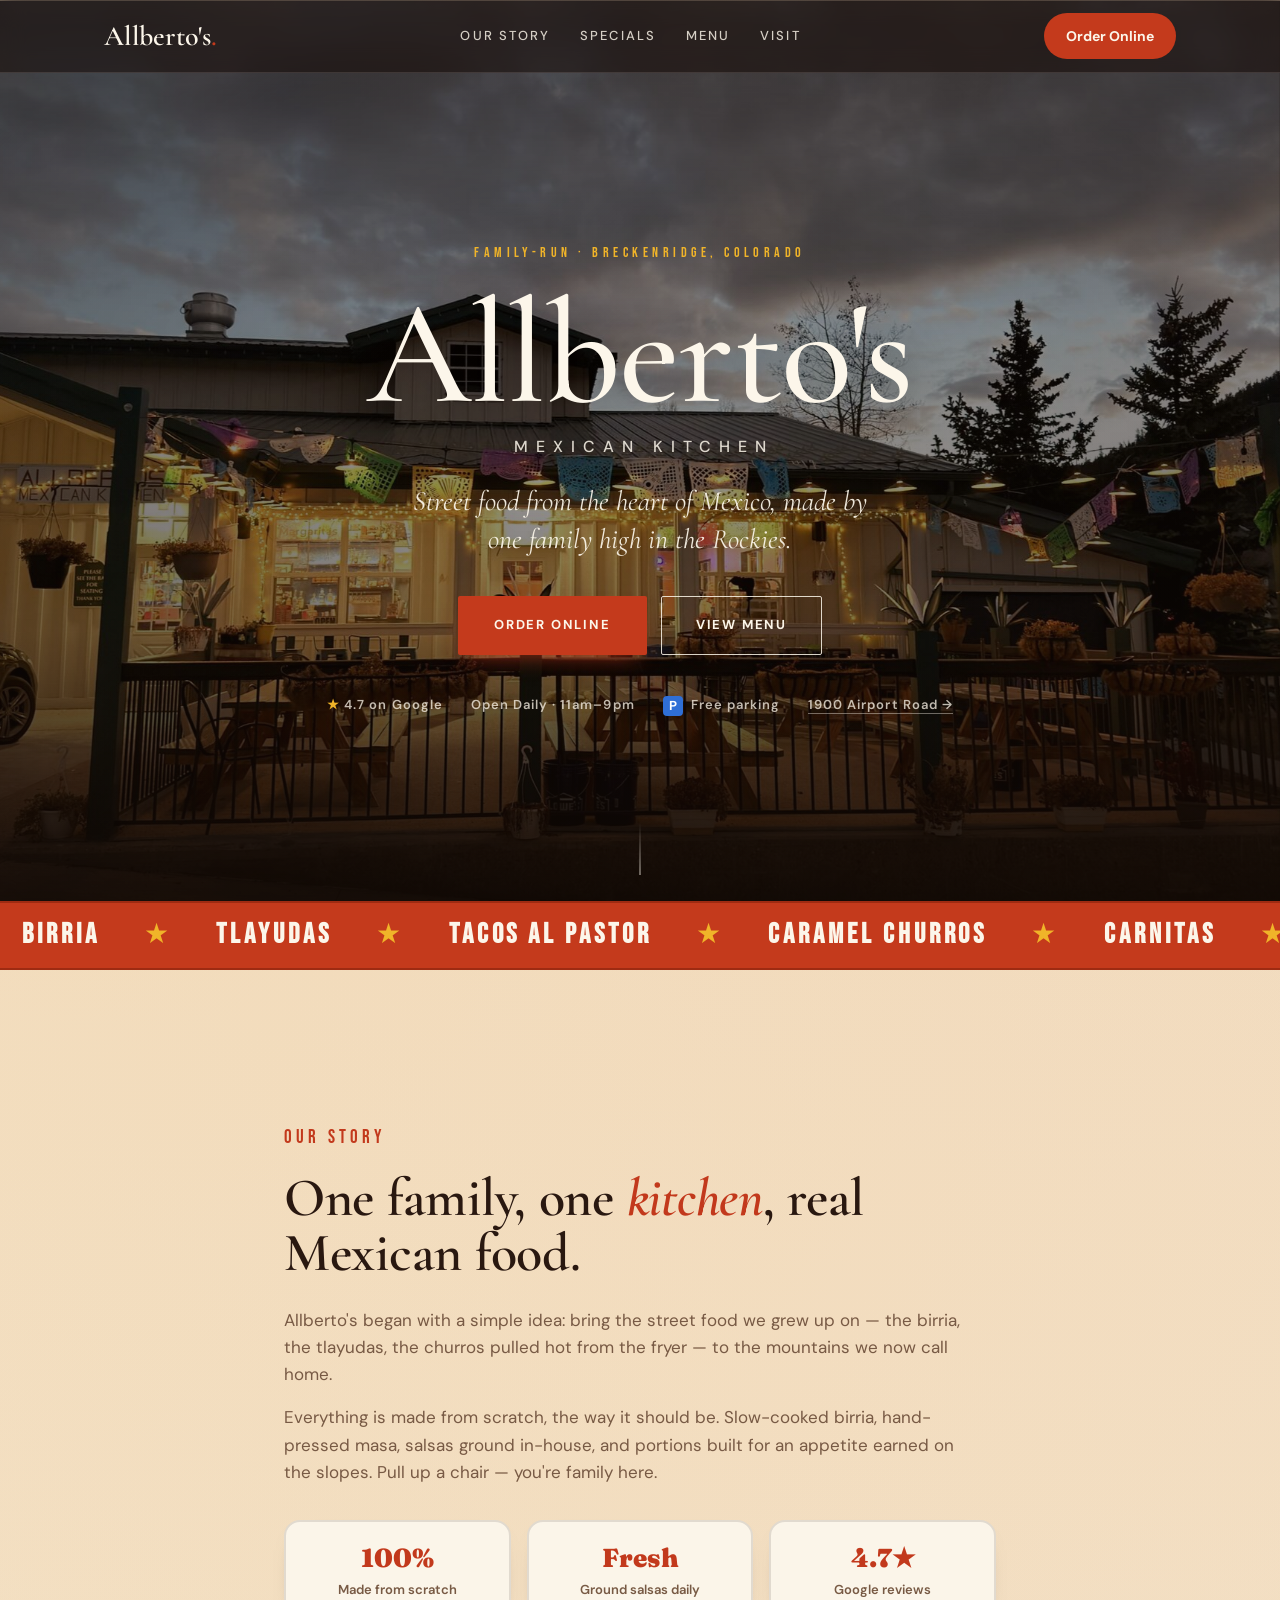
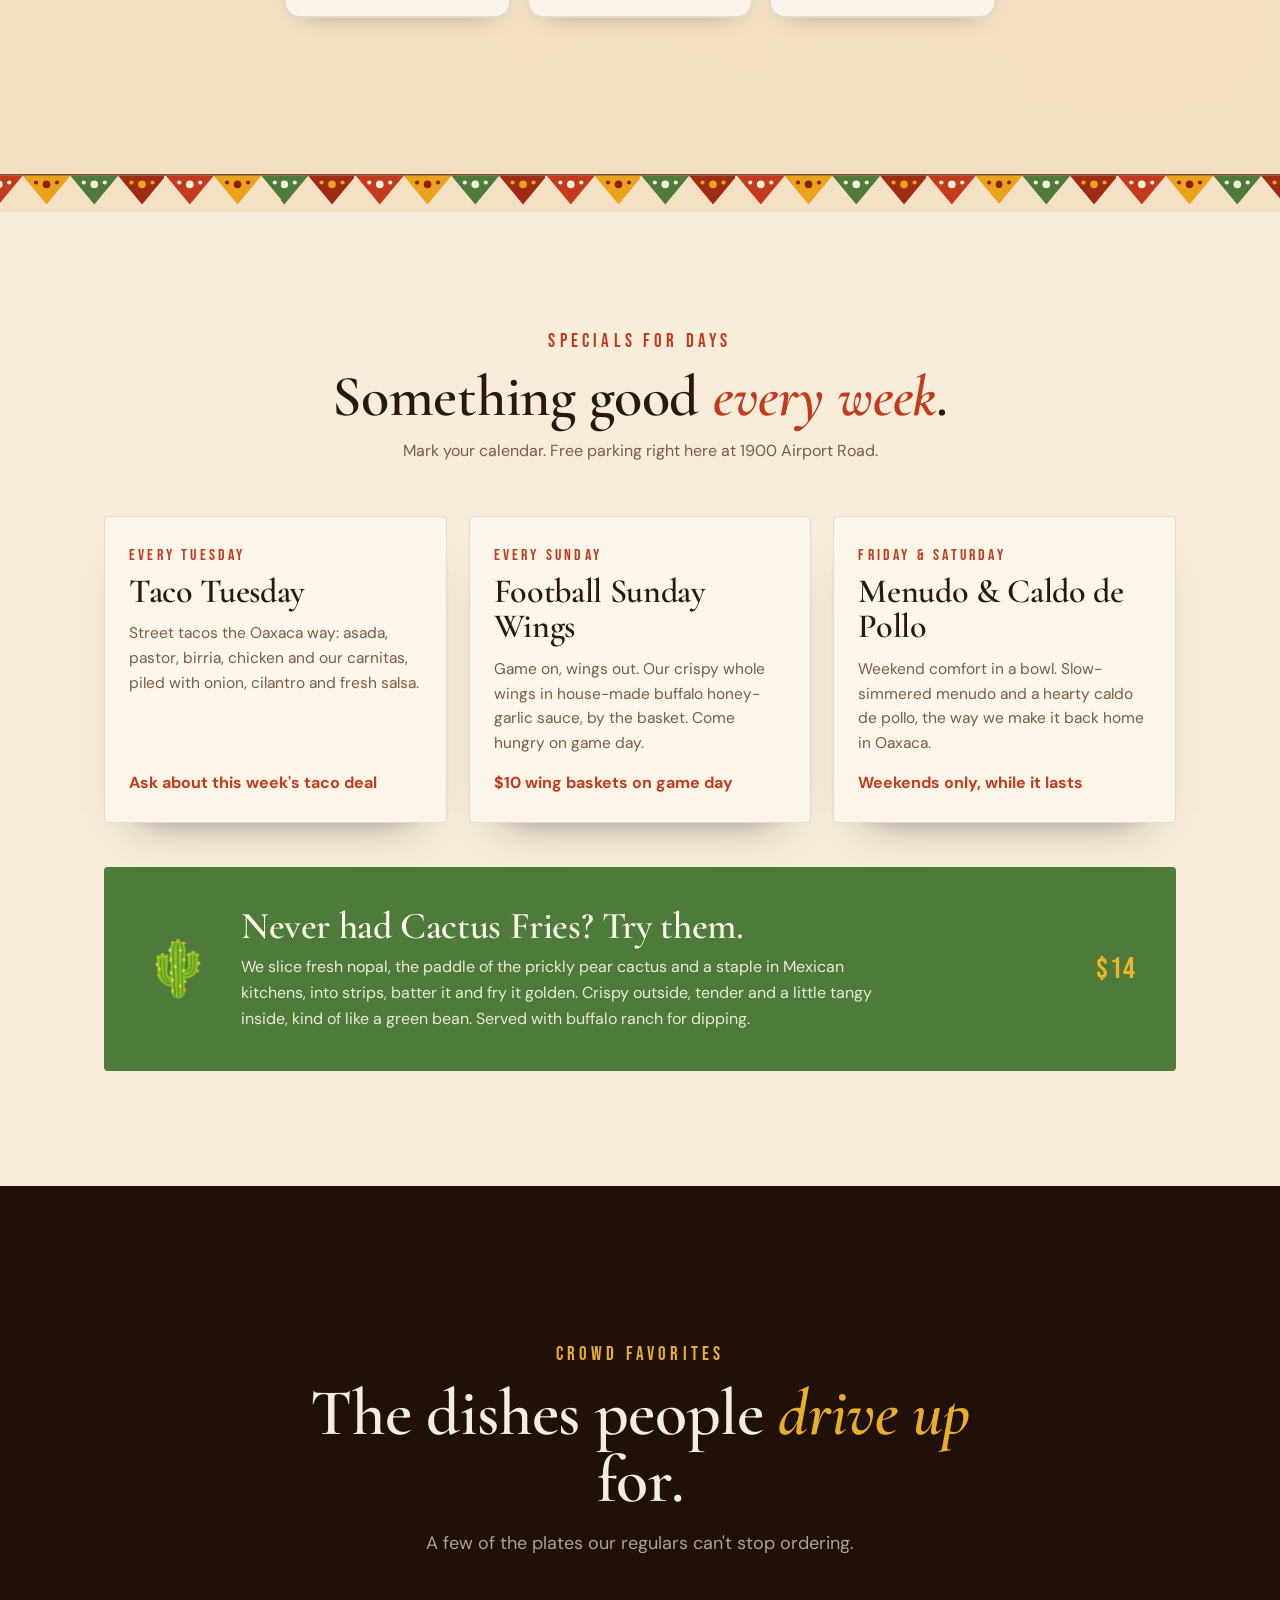
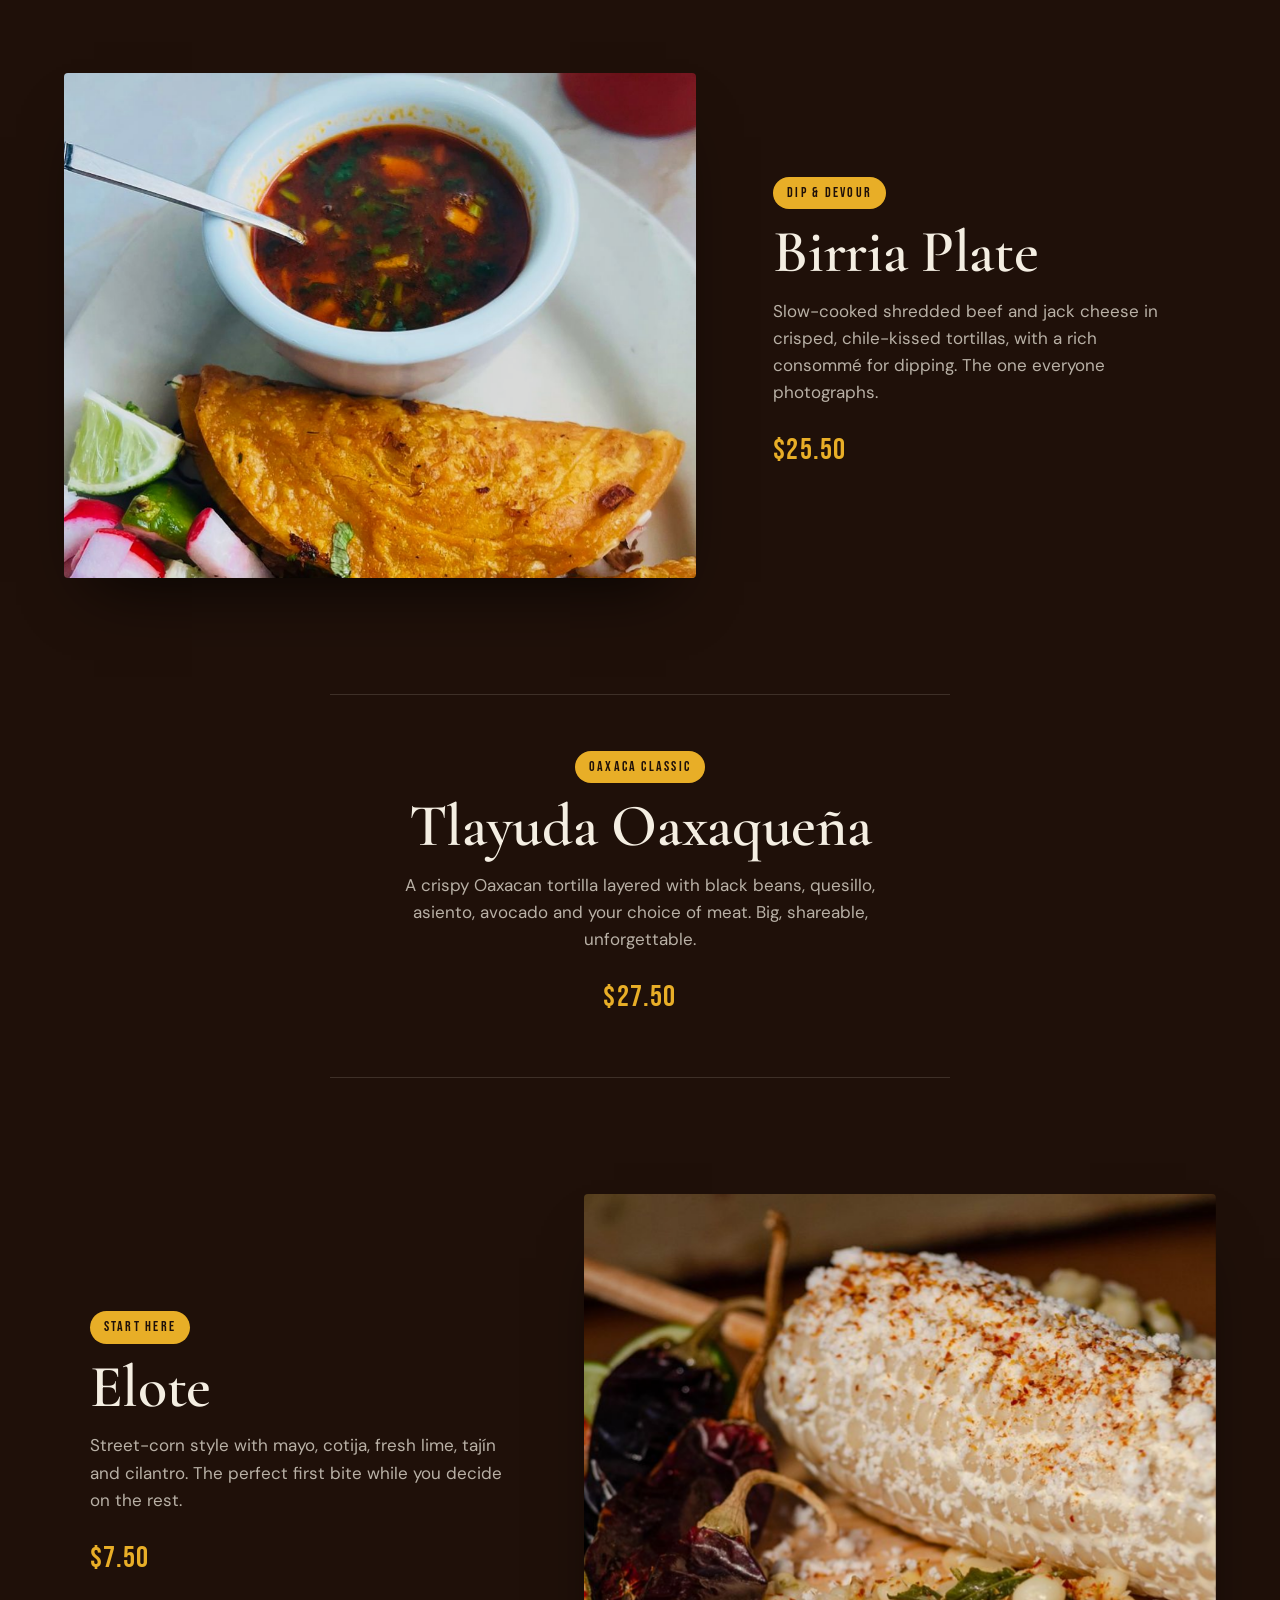
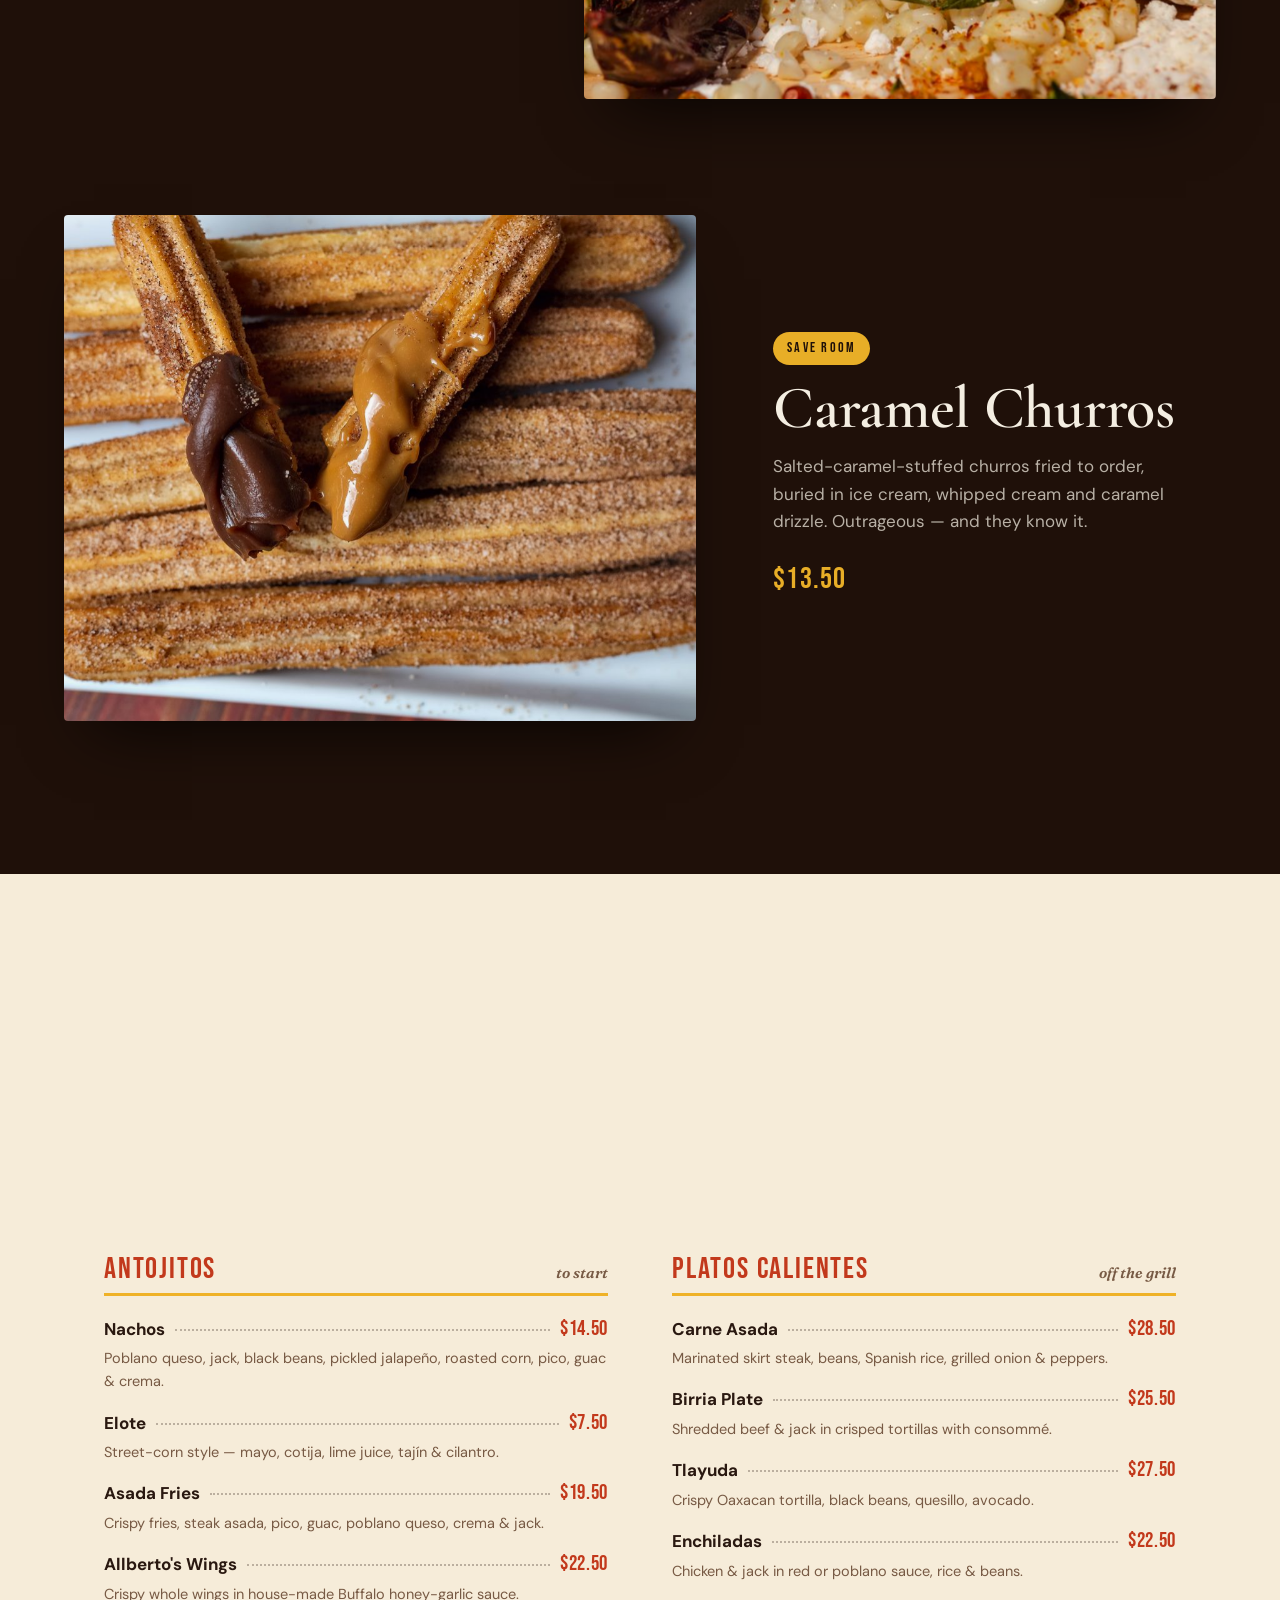
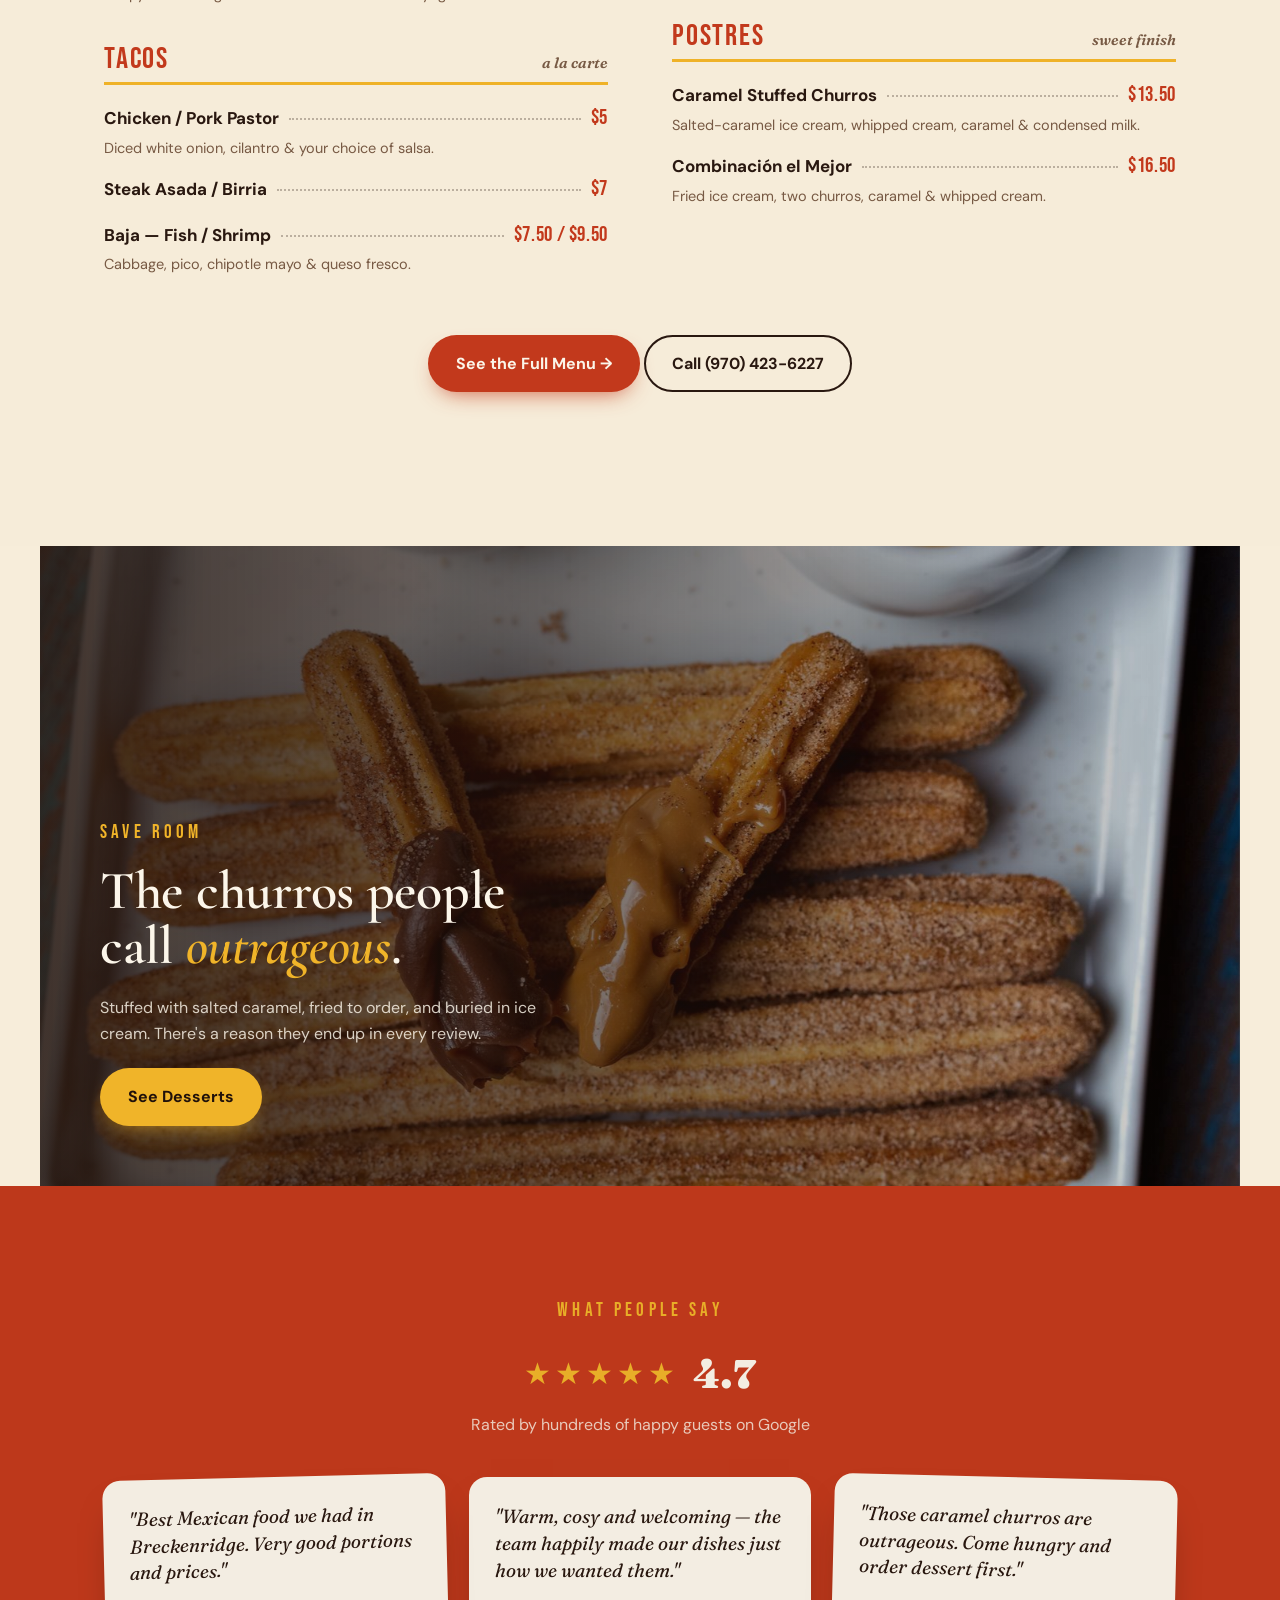
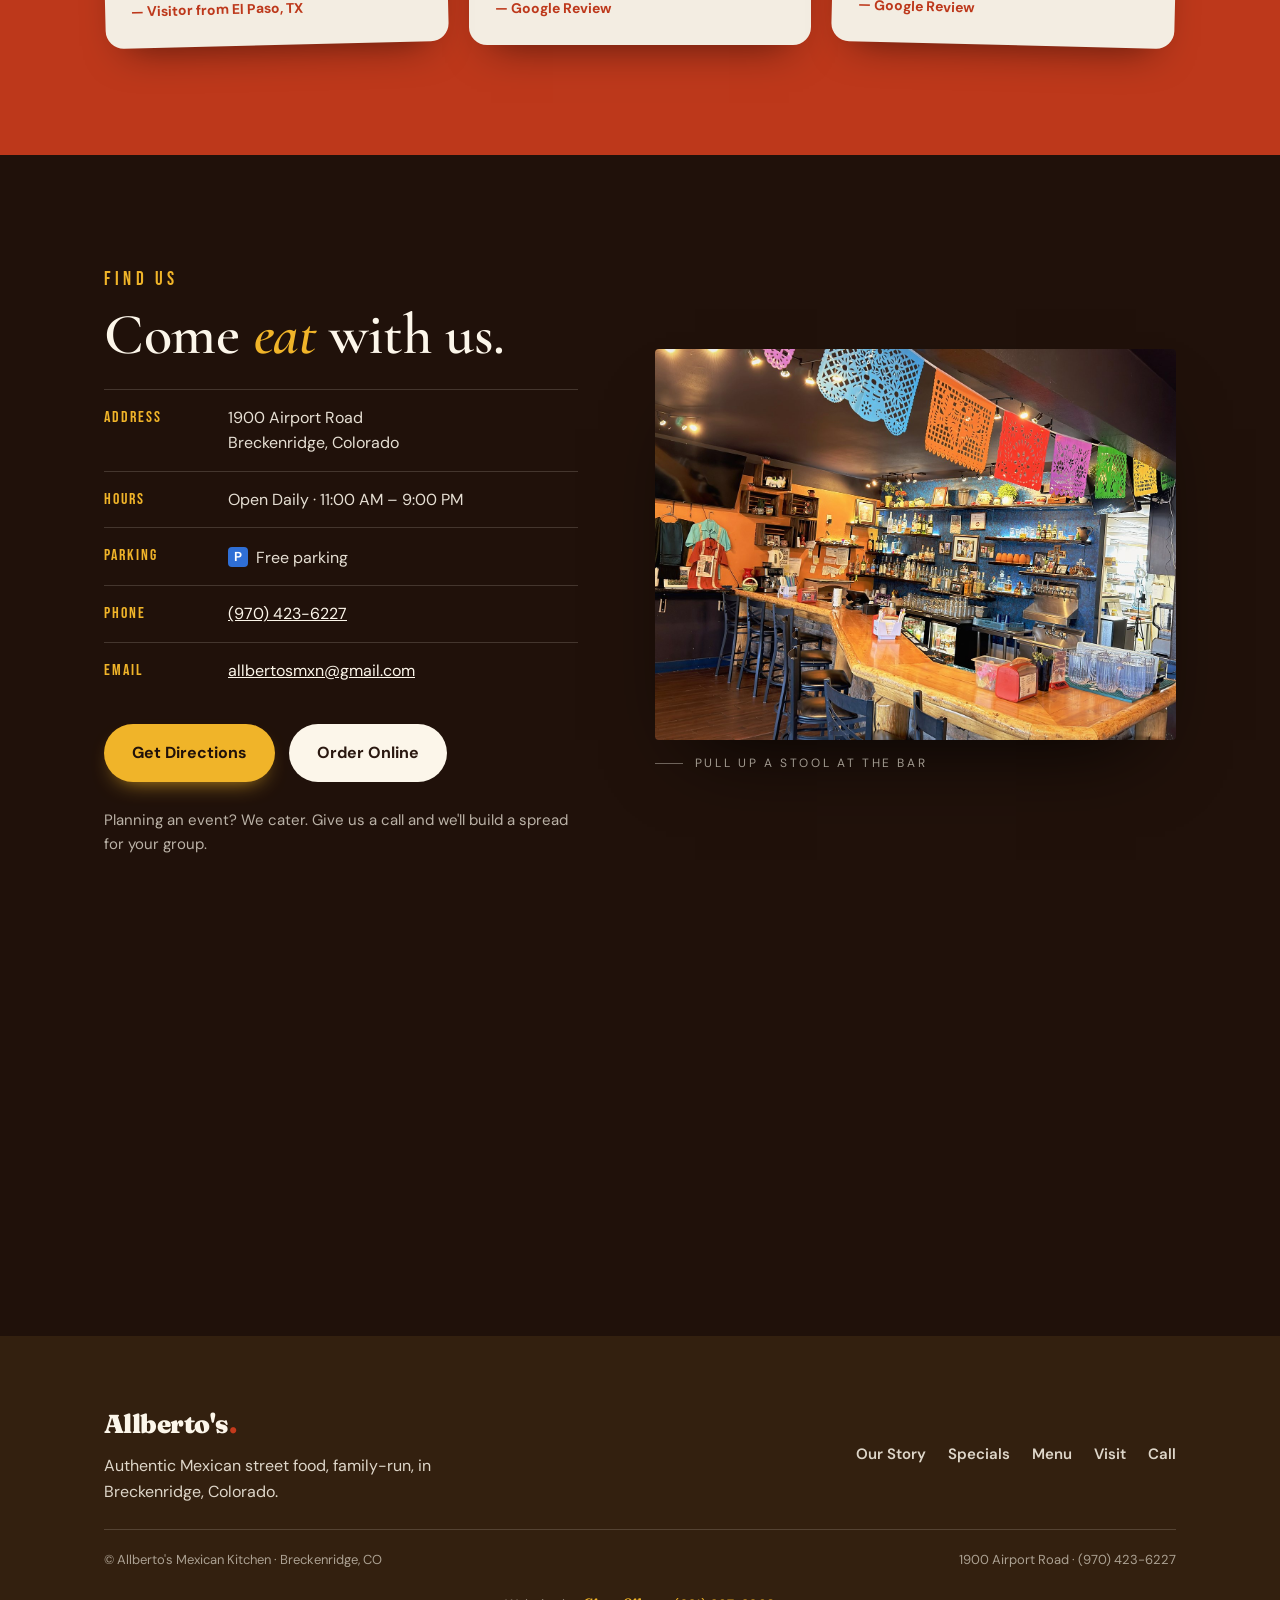
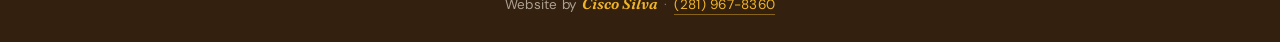
==== commit 058fdb53: "Merge pull request #18 from ciscosilva02/claude/specials-band-nov23 Specials, Nov 28 band night, fre" ====
--- a/index.html
+++ b/index.html
@@ -19,7 +19,8 @@
 <link href="https://fonts.googleapis.com/css2?family=Cormorant+Garamond:ital,wght@0,500;0,600;1,500&family=Bebas+Neue&family=Fraunces:ital,opsz,wght@0,9..144,400;0,9..144,600;0,9..144,900;1,9..144,600;1,9..144,900&family=DM+Sans:wght@400;500;700&family=Great+Vibes&display=swap" rel="stylesheet" />
 <link rel="preload" as="image" href="images/hero.jpg" media="(min-width: 700px)" />
 <link rel="preload" as="image" href="images/hero-mobile.jpg" media="(max-width: 699px)" />
-<link rel="stylesheet" href="css/styles.css?v=20261102d" />
+<link rel="stylesheet" href="css/styles.css?v=20261123" />
+<link rel="stylesheet" href="css/specials.css?v=20261123" />
 </head>
 <body>
 
@@ -28,7 +29,7 @@
     <a href="#" class="brand">Allberto's<span class="dot">.</span></a>
     <nav class="nav-links">
       <a href="#story">Our Story</a>
-      <a href="#faves">Favorites</a>
+      <a href="#specials">Specials</a>
       <a href="menu.html">Menu</a>
       <a href="#visit">Visit</a>
     </nav>
@@ -44,6 +45,7 @@
   <div class="hero-bg" role="img" aria-label="Allberto's Mexican Kitchen storefront at dusk, with string lights and papel picado over the patio"></div>
   <div class="hero-shade" aria-hidden="true"></div>
   <div class="hero-content">
+    <a href="#fiesta" class="hero-event" data-until="2026-11-29T04:00:00-07:00"><b>Sat Nov 28</b> Live music night &rarr;</a><br/>
     <span class="eyebrow">Family-run &middot; Breckenridge, Colorado</span>
     <h1>Allberto's<span class="sub">Mexican Kitchen</span></h1>
     <p class="tagline">Street food from the heart of Mexico, made by one family high in the Rockies.</p>
@@ -54,6 +56,7 @@
     <div class="hero-meta">
       <span><span class="star">&#9733;</span> 4.7 on Google</span>
       <span>Open Daily &middot; 11am&ndash;9pm</span>
+      <span class="park"><i>P</i> Free parking</span>
       <span><a href="https://www.google.com/maps/dir/?api=1&destination=1900+Airport+Road+Breckenridge+CO" target="_blank" rel="noopener">1900 Airport Road &rarr;</a></span>
     </div>
   </div>
@@ -63,10 +66,36 @@
 <!-- MARQUEE -->
 <div class="marquee" aria-hidden="true">
   <div class="marquee-track">
-    <span><b>BIRRIA</b><i>★</i><b>TLAYUDAS</b><i>★</i><b>TACOS AL PASTOR</b><i>★</i><b>CARAMEL CHURROS</b><i>★</i><b>ELOTE</b><i>★</i><b>CARNE ASADA</b><i>★</i><b>CATERING</b><i>★</i></span>
-    <span><b>BIRRIA</b><i>★</i><b>TLAYUDAS</b><i>★</i><b>TACOS AL PASTOR</b><i>★</i><b>CARAMEL CHURROS</b><i>★</i><b>ELOTE</b><i>★</i><b>CARNE ASADA</b><i>★</i><b>CATERING</b><i>★</i></span>
+    <span><b>BIRRIA</b><i>★</i><b>TLAYUDAS</b><i>★</i><b>TACOS AL PASTOR</b><i>★</i><b>CARAMEL CHURROS</b><i>★</i><b>CARNITAS</b><i>★</i><b>CACTUS FRIES</b><i>★</i><b>TACO TUESDAY</b><i>★</i><b>FREE PARKING</b><i>★</i><b>CATERING</b><i>★</i></span>
+    <span><b>BIRRIA</b><i>★</i><b>TLAYUDAS</b><i>★</i><b>TACOS AL PASTOR</b><i>★</i><b>CARAMEL CHURROS</b><i>★</i><b>CARNITAS</b><i>★</i><b>CACTUS FRIES</b><i>★</i><b>TACO TUESDAY</b><i>★</i><b>FREE PARKING</b><i>★</i><b>CATERING</b><i>★</i></span>
   </div>
 </div>
+
+<!-- EVENT: Gran Noche de Fiesta, Sat Nov 28 2026. Removes itself after the night (data-until). -->
+<section class="fiesta" id="fiesta" data-until="2026-11-29T04:00:00-07:00">
+  <div class="wrap fiesta-grid">
+    <figure class="fiesta-flyer reveal">
+      <img src="images/fiesta-nov28.jpg" alt="Flyer: Gran Noche de Fiesta y Diversion, Saturday November 28, 2026, La Super Ley de Oaxaca and Los Hermanos Acuna, doors 9:30 PM, entry $35, 18 and over" width="1000" height="1300" loading="lazy" />
+    </figure>
+    <div class="reveal">
+      <span class="eyebrow">Live Music &middot; Saturday, November 28</span>
+      <h2>Gran Noche de <em>Fiesta</em> y Diversi&oacute;n</h2>
+      <p class="fiesta-sub">A big night of live music and dancing at Allberto's. Una noche de baile para adultos.</p>
+      <p class="fiesta-bands">Playing back to back all night: <b>La Super Ley de Oaxaca</b> and <b>Los Hermanos Acu&ntilde;a</b> (&Oacute;rgano Musical, y su Actitud Digital).</p>
+      <div class="fiesta-facts">
+        <div><span class="k">Doors / Puerta</span><span class="v">9:30 PM<small>S&aacute;bado 28 de noviembre</small></span></div>
+        <div><span class="k">Entry / Entrada</span><span class="v">$35<small>per person</small></span></div>
+        <div><span class="k">Ages / Edad</span><span class="v">18+ with ID<small>bring your ID</small></span></div>
+        <div><span class="k">Cubetazos</span><span class="v">$35<small>beer buckets</small></span></div>
+      </div>
+      <div class="fiesta-ladies">First 20 ladies in get free drinks and snacks.<small>Primeras 20 damitas: bebidas, bocadillos y botanas gratis.</small></div>
+      <div class="fiesta-actions">
+        <a href="https://www.google.com/maps/dir/?api=1&destination=1900+Airport+Road+Breckenridge+CO" target="_blank" rel="noopener" class="btn btn-gold">1900 Airport Rd &middot; Directions</a>
+        <a href="tel:+19704236227" class="btn btn-outline">Call (970) 423-6227</a>
+      </div>
+    </div>
+  </div>
+</section>
 
 <!-- STORY -->
 <section class="story grain" id="story">
@@ -87,6 +116,45 @@
 
 <div class="papel" aria-hidden="true"></div>
 
+<!-- SPECIALS -->
+<section class="specials" id="specials">
+  <div class="wrap">
+    <div class="shead reveal">
+      <span class="eyebrow">Specials for Days</span>
+      <h2>Something good <em>every week</em>.</h2>
+      <p>Mark your calendar. Free parking right here at 1900 Airport Road.</p>
+    </div>
+    <div class="sp-grid">
+      <div class="sp-card reveal">
+        <span class="sp-day">Every Tuesday</span>
+        <h3>Taco Tuesday</h3>
+        <p>Street tacos the Oaxaca way: asada, pastor, birria, chicken and our carnitas, piled with onion, cilantro and fresh salsa.</p>
+        <span class="sp-deal">Ask about this week's taco deal</span>
+      </div>
+      <div class="sp-card reveal">
+        <span class="sp-day">Every Sunday</span>
+        <h3>Football Sunday Wings</h3>
+        <p>Game on, wings out. Our crispy whole wings in house-made buffalo honey-garlic sauce, by the basket. Come hungry on game day.</p>
+        <span class="sp-deal">$10 wing baskets on game day</span>
+      </div>
+      <div class="sp-card reveal">
+        <span class="sp-day">Friday &amp; Saturday</span>
+        <h3>Menudo &amp; Caldo de Pollo</h3>
+        <p>Weekend comfort in a bowl. Slow-simmered menudo and a hearty caldo de pollo, the way we make it back home in Oaxaca.</p>
+        <span class="sp-deal">Weekends only, while it lasts</span>
+      </div>
+    </div>
+    <div class="cactus reveal">
+      <div class="cactus-ico" aria-hidden="true">&#127797;</div>
+      <div>
+        <h3>Never had Cactus Fries? Try them.</h3>
+        <p>We slice fresh nopal, the paddle of the prickly pear cactus and a staple in Mexican kitchens, into strips, batter it and fry it golden. Crispy outside, tender and a little tangy inside, kind of like a green bean. Served with buffalo ranch for dipping.</p>
+      </div>
+      <span class="price">$14</span>
+    </div>
+  </div>
+</section>
+
 <!-- FAVORITES -->
 <section class="faves" id="faves">
   <div class="wrap">
@@ -108,18 +176,6 @@
       </div>
     </div>
 
-    <div class="frow rev">
-      <div class="fmedia reveal">
-        <div class="px" data-amp="18"><div class="px-img" role="img" aria-label="Chilaquiles with steak, avocado and queso fresco" style="background-image:url('images/chilaquiles-steak.jpg')"></div></div>
-      </div>
-      <div class="ftext reveal">
-        <span class="ftag">Breakfast until Noon</span>
-        <h3>Chilaquiles</h3>
-        <p>Homemade tortilla chips in red or green sauce with two fried eggs, queso fresco, crema and avocado. Add steak and you're set for the whole day on the mountain.</p>
-        <span class="fprice">$18.50 &middot; add steak +$6</span>
-      </div>
-    </div>
-
     <div class="frow textonly"><!-- tlayuda: text-only until a real photo is shot -->
       <div class="ftext reveal">
         <span class="ftag">Oaxaca Classic</span>
@@ -129,7 +185,7 @@
       </div>
     </div>
 
-    <div class="frow">
+    <div class="frow rev">
       <div class="fmedia reveal">
         <div class="px" data-amp="18"><div class="px-img" style="background-image:url('images/elote.jpg')"></div></div>
       </div>
@@ -141,7 +197,7 @@
       </div>
     </div>
 
-    <div class="frow rev">
+    <div class="frow">
       <div class="fmedia reveal">
         <div class="px" data-amp="18"><div class="px-img" style="background-image:url('images/churros.jpg')"></div></div>
       </div>
@@ -161,7 +217,7 @@
     <div class="shead reveal">
       <span class="eyebrow">The Menu</span>
       <h2>A taste of <em>everything</em>.</h2>
-      <p>From antojitos to hot plates off the grill. Ask about today's specials and catering for your group.</p>
+      <p>From antojitos to hot plates off the grill. Carnitas are back, too. Ask about today's specials and catering for your group.</p>
     </div>
     <div class="menu-cols">
       <div class="reveal">
@@ -176,7 +232,7 @@
           <h3>Tacos <span>a la carte</span></h3>
           <div class="item"><span class="name">Chicken / Pork Pastor</span><span class="dots"></span><span class="cost">$5</span><span class="desc">Diced white onion, cilantro & your choice of salsa.</span></div>
           <div class="item"><span class="name">Steak Asada / Birria</span><span class="dots"></span><span class="cost">$7</span></div>
-          <div class="item"><span class="name">Baja — Fish / Shrimp</span><span class="dots"></span><span class="cost">$7.50 / $8.50</span><span class="desc">Cabbage, pico, chipotle mayo & queso fresco.</span></div>
+          <div class="item"><span class="name">Baja — Fish / Shrimp</span><span class="dots"></span><span class="cost">$7.50 / $9.50</span><span class="desc">Cabbage, pico, chipotle mayo & queso fresco.</span></div>
         </div>
       </div>
       <div class="reveal">
@@ -185,7 +241,7 @@
           <div class="item"><span class="name">Carne Asada</span><span class="dots"></span><span class="cost">$28.50</span><span class="desc">Marinated skirt steak, beans, Spanish rice, grilled onion & peppers.</span></div>
           <div class="item"><span class="name">Birria Plate</span><span class="dots"></span><span class="cost">$25.50</span><span class="desc">Shredded beef & jack in crisped tortillas with consommé.</span></div>
           <div class="item"><span class="name">Tlayuda</span><span class="dots"></span><span class="cost">$27.50</span><span class="desc">Crispy Oaxacan tortilla, black beans, quesillo, avocado.</span></div>
-          <div class="item"><span class="name">Enchiladas</span><span class="dots"></span><span class="cost">$22.50</span><span class="desc">Chicken & jack in red or queso sauce, rice & beans.</span></div>
+          <div class="item"><span class="name">Enchiladas</span><span class="dots"></span><span class="cost">$22.50</span><span class="desc">Chicken & jack in red or poblano sauce, rice & beans.</span></div>
         </div>
         <div class="mcat">
           <h3>Postres <span>sweet finish</span></h3>
@@ -237,6 +293,7 @@
       <h2>Come <em>eat</em> with us.</h2>
       <div class="info-row"><div class="k">Address</div><div class="v">1900 Airport Road<br/>Breckenridge, Colorado</div></div>
       <div class="info-row"><div class="k">Hours</div><div class="v">Open Daily · 11:00 AM – 9:00 PM</div></div>
+      <div class="info-row"><div class="k">Parking</div><div class="v"><span class="park"><i>P</i> Free parking</span></div></div>
       <div class="info-row"><div class="k">Phone</div><div class="v"><a href="tel:+19704236227">(970) 423-6227</a></div></div>
       <div class="info-row"><div class="k">Email</div><div class="v"><a href="mailto:allbertosmxn@gmail.com">allbertosmxn@gmail.com</a></div></div>
       <div class="visit-actions">
@@ -262,7 +319,7 @@
         <p style="margin-top:8px;max-width:30ch;opacity:.85">Authentic Mexican street food, family-run, in Breckenridge, Colorado.</p>
       </div>
       <nav class="foot-links">
-        <a href="#story">Our Story</a><a href="#faves">Favorites</a><a href="menu.html">Menu</a><a href="#visit">Visit</a><a href="tel:+19704236227">Call</a>
+        <a href="#story">Our Story</a><a href="#specials">Specials</a><a href="menu.html">Menu</a><a href="#visit">Visit</a><a href="tel:+19704236227">Call</a>
       </nav>
     </div>
     <div class="foot-bottom">
@@ -276,6 +333,7 @@
   </div>
 </footer>
 
-<script src="js/main.js?v=20261102d"></script>
+<script src="js/until.js?v=20261123"></script>
+<script src="js/main.js?v=20261123"></script>
 </body>
 </html>
--- a/css/specials.css
+++ b/css/specials.css
@@ -0,0 +1,66 @@
+/* ===== Nov 2026: event, specials, parking, cactus fries =====
+   Anything with data-until="..." is removed by js/until.js after that time. */
+
+/* small pill in the hero that jumps to the event */
+.hero-event{display:inline-flex;align-items:center;gap:10px;margin:0 auto 22px;padding:8px 16px;border-radius:999px;background:var(--gold);color:var(--mole);font-weight:700;font-size:13px;letter-spacing:.06em;text-decoration:none;text-transform:uppercase;box-shadow:0 10px 26px -10px rgba(0,0,0,.6)}
+.hero-event b{font-family:'Bebas Neue',sans-serif;font-size:16px;letter-spacing:.12em;font-weight:400;background:var(--chile);color:var(--cream);padding:2px 9px;border-radius:999px}
+
+/* event section */
+.fiesta{background:#071226;color:var(--cream);padding:clamp(64px,9vw,120px) 0;position:relative;overflow:hidden;scroll-margin-top:72px}
+.fiesta::before{content:"";position:absolute;inset:0;background:radial-gradient(ellipse at 20% 0%,rgba(64,140,255,.35),transparent 55%),radial-gradient(ellipse at 90% 100%,rgba(240,180,41,.22),transparent 55%);pointer-events:none}
+.fiesta-grid{position:relative;display:grid;grid-template-columns:1fr;gap:clamp(30px,5vw,64px);align-items:center}
+@media(min-width:860px){.fiesta-grid{grid-template-columns:.9fr 1.1fr}}
+.fiesta-flyer{margin:0}
+.fiesta-flyer img{display:block;width:100%;max-width:520px;margin:0 auto;border-radius:6px;box-shadow:0 40px 80px -30px rgba(0,0,0,.9)}
+.fiesta .eyebrow{color:var(--gold)}
+.fiesta h2{font-family:var(--serif-lux);font-weight:600;font-size:clamp(38px,5.6vw,64px);line-height:1;margin:.1em 0 .25em}
+.fiesta h2 em{color:var(--gold)}
+.fiesta-sub{font-family:var(--serif-lux);font-style:italic;font-size:clamp(19px,2.2vw,24px);color:rgba(252,246,234,.85);margin-bottom:22px}
+.fiesta-bands{font-size:17px;margin-bottom:22px;color:rgba(252,246,234,.9)}
+.fiesta-bands b{color:var(--cream)}
+.fiesta-facts{display:grid;grid-template-columns:1fr 1fr;gap:10px;margin-bottom:22px}
+.fiesta-facts div{border:1px solid rgba(240,180,41,.45);border-radius:4px;padding:12px 14px}
+.fiesta-facts .k{display:block;font-family:'Bebas Neue',sans-serif;letter-spacing:.14em;font-size:14px;color:var(--gold)}
+.fiesta-facts .v{font-weight:700;font-size:16px;line-height:1.3}
+.fiesta-facts .v small{display:block;font-weight:400;font-size:13px;opacity:.75}
+.fiesta-ladies{background:var(--gold);color:var(--mole);border-radius:4px;padding:14px 16px;font-weight:700;margin-bottom:24px}
+.fiesta-ladies small{display:block;font-weight:500;opacity:.8}
+.fiesta-actions{display:flex;flex-wrap:wrap;gap:12px}
+.fiesta .btn{border-radius:2px;letter-spacing:.12em;text-transform:uppercase;font-size:13px;padding:15px 26px}
+
+/* slim strip used on the menu page */
+.event-strip{display:block;background:#071226;color:var(--cream);text-align:center;padding:12px 16px;text-decoration:none;font-size:14px;line-height:1.4}
+.event-strip b{color:var(--gold)}
+.event-strip span{text-decoration:underline;text-underline-offset:3px}
+
+/* specials */
+.specials{padding:clamp(64px,9vw,120px) 0;background:var(--bone);scroll-margin-top:72px}
+.specials .shead{text-align:center;max-width:680px;margin:0 auto clamp(32px,5vw,52px)}
+.specials .shead p{color:var(--ink-soft);margin-top:12px}
+.sp-grid{display:grid;grid-template-columns:1fr;gap:16px;max-width:1100px;margin:0 auto}
+@media(min-width:760px){.sp-grid{grid-template-columns:repeat(3,1fr);gap:22px}}
+.sp-card{background:var(--cream);border:1px solid rgba(42,24,16,.12);border-radius:4px;padding:26px 24px;box-shadow:0 24px 40px -34px rgba(32,17,10,.7);display:flex;flex-direction:column}
+.sp-day{font-family:'Bebas Neue',sans-serif;letter-spacing:.2em;font-size:16px;color:var(--chile)}
+.sp-card h3{font-family:var(--serif-lux);font-weight:600;font-size:clamp(28px,3vw,34px);line-height:1.05;margin:.15em 0 .35em}
+.sp-card p{color:var(--ink-soft);font-size:15.5px}
+.sp-card .sp-deal{margin-top:auto;padding-top:14px;font-weight:700;color:var(--chile)}
+
+/* cactus fries callout */
+.cactus{max-width:1100px;margin:clamp(28px,4vw,44px) auto 0;display:grid;grid-template-columns:1fr;gap:18px;align-items:center;background:var(--lime);color:var(--cream);border-radius:4px;padding:clamp(24px,4vw,40px)}
+@media(min-width:760px){.cactus{grid-template-columns:auto 1fr auto;gap:30px}}
+.cactus-ico{font-size:54px;line-height:1}
+.cactus h3{font-family:var(--serif-lux);font-weight:600;font-size:clamp(28px,3.4vw,38px);line-height:1.05;margin-bottom:8px}
+.cactus p{color:rgba(252,246,234,.9);font-size:16px;max-width:60ch}
+.cactus .price{font-family:'Bebas Neue',sans-serif;font-size:30px;letter-spacing:.04em;color:var(--gold);white-space:nowrap}
+
+/* parking badge */
+.park{display:inline-flex;align-items:center;gap:8px}
+.park i{font-style:normal;display:inline-grid;place-items:center;width:20px;height:20px;border-radius:4px;background:#2f6fd6;color:#fff;font-weight:700;font-size:13px;letter-spacing:0}
+
+/* menu page: breakfast paused note + new tag */
+.bk-paused{max-width:720px;margin:0 auto;text-align:center;border:1px dashed rgba(42,24,16,.35);border-radius:4px;padding:22px 20px;background:var(--cream)}
+.bk-paused b{font-family:var(--serif-lux);font-size:clamp(24px,3vw,30px);font-weight:600;display:block;margin-bottom:4px}
+.bk-paused span{color:var(--ink-soft);font-size:15px}
+.mi-new{display:inline-block;vertical-align:middle;font-family:'DM Sans',sans-serif;font-size:10px;font-weight:700;letter-spacing:.14em;text-transform:uppercase;background:var(--chile);color:var(--cream);padding:3px 7px;border-radius:999px;margin-left:6px;transform:translateY(-2px)}
+.mcat2-flag{max-width:1040px;margin:0 auto clamp(18px,3vw,28px);background:var(--gold);color:var(--mole);border-radius:4px;padding:12px 16px;font-weight:600;font-size:15px}
+.mhero2-hours .park{align-self:center}
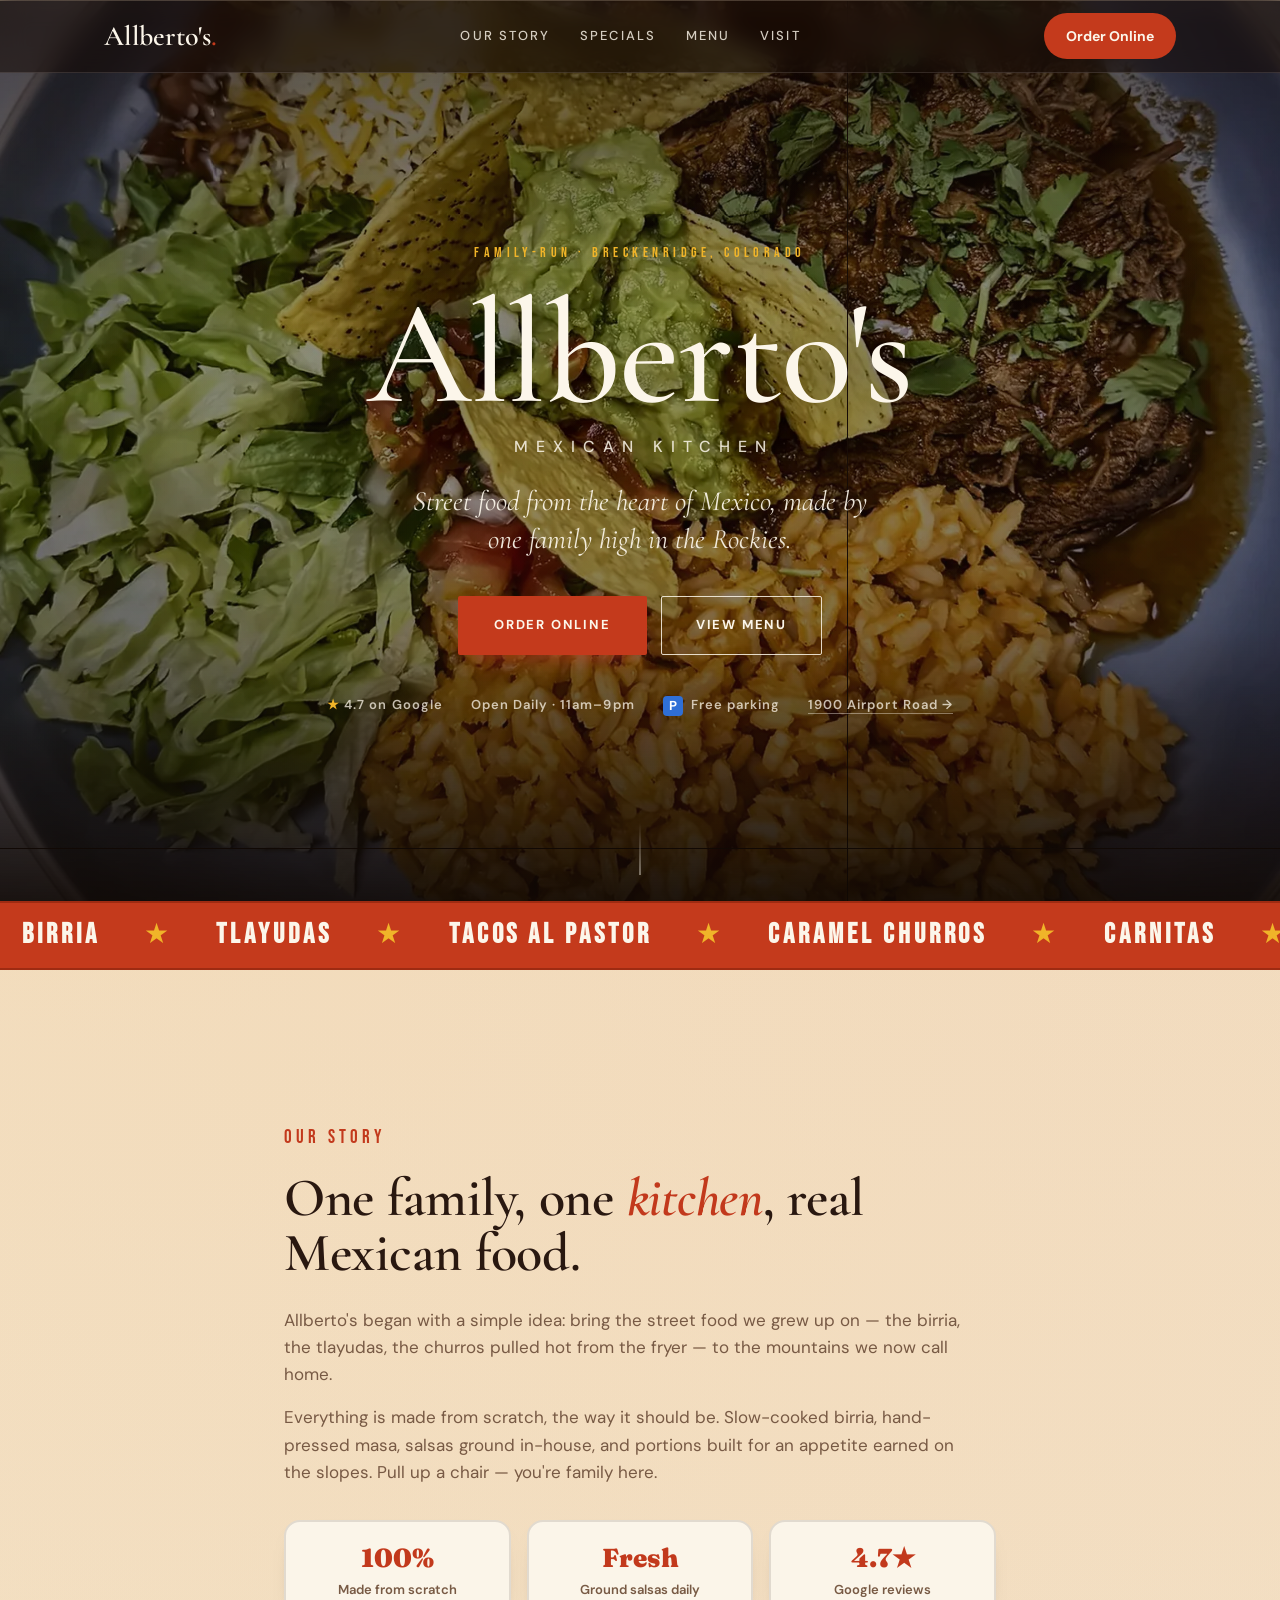
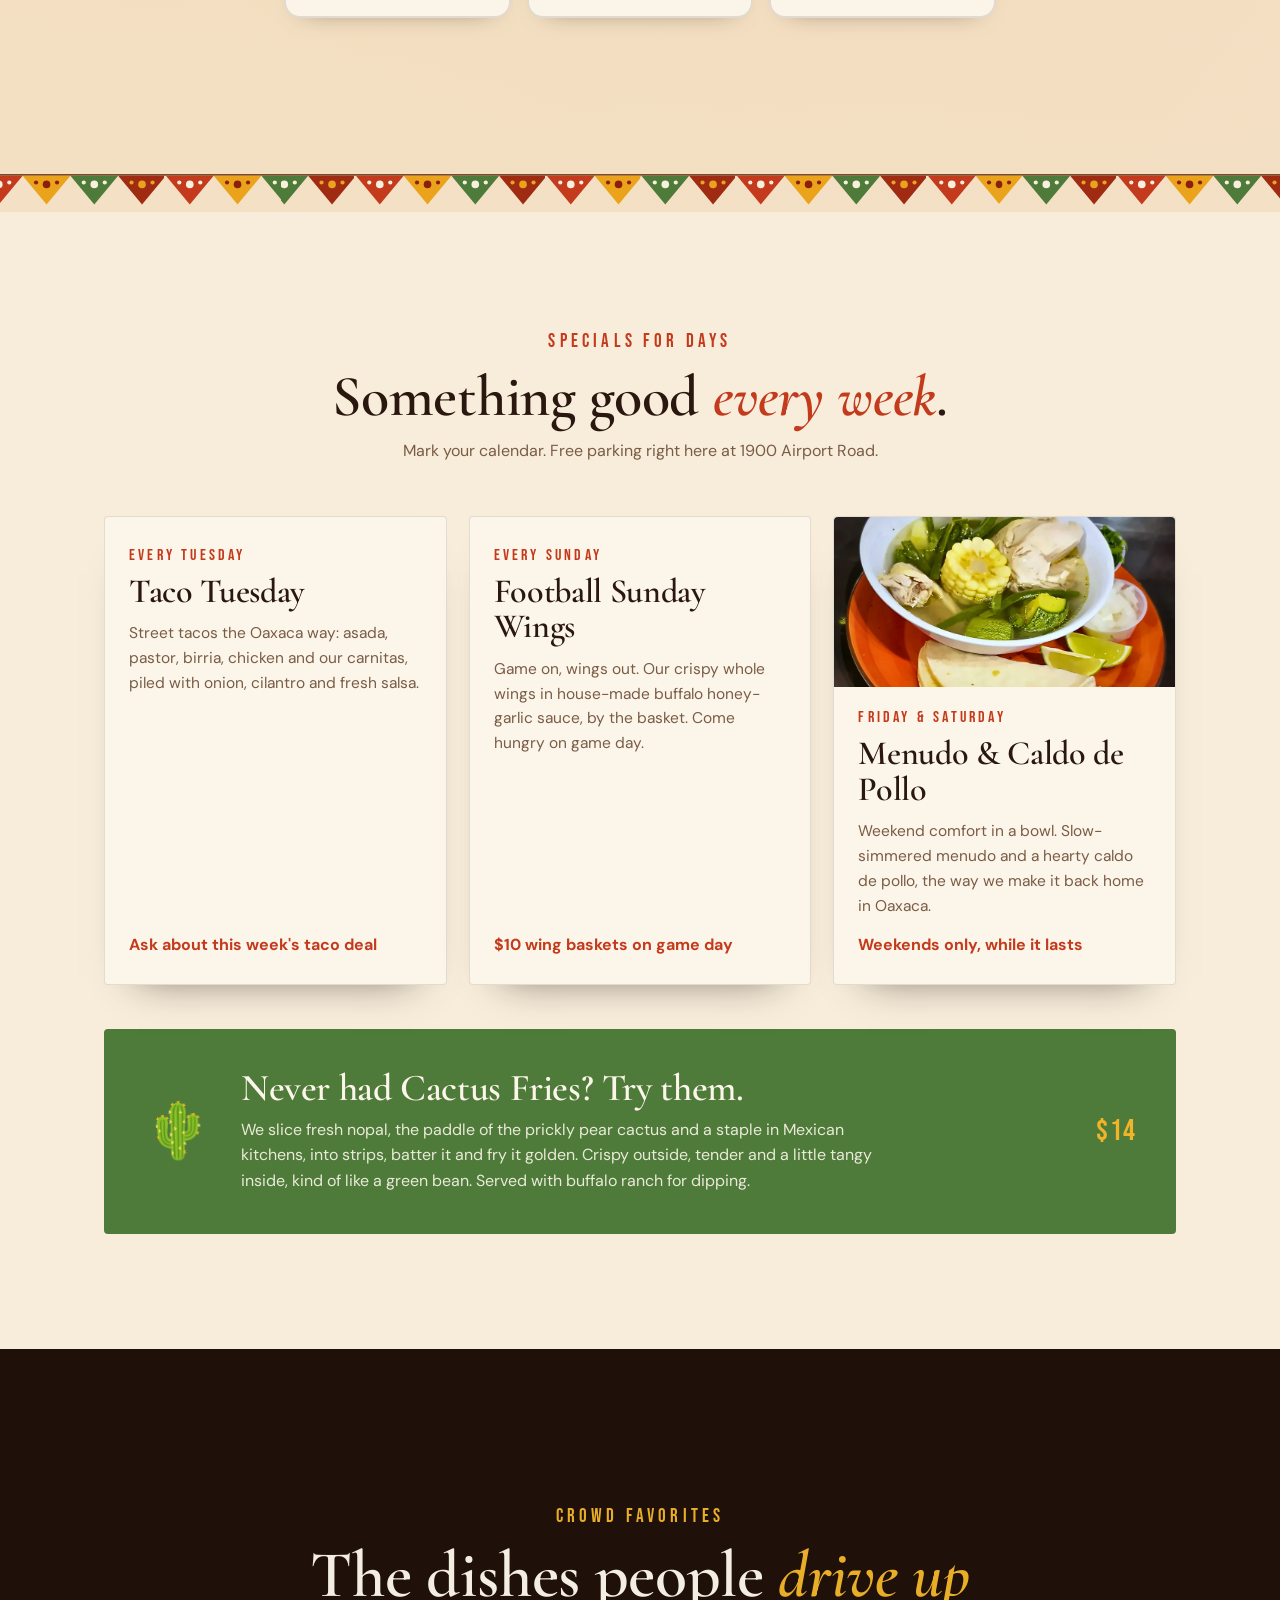
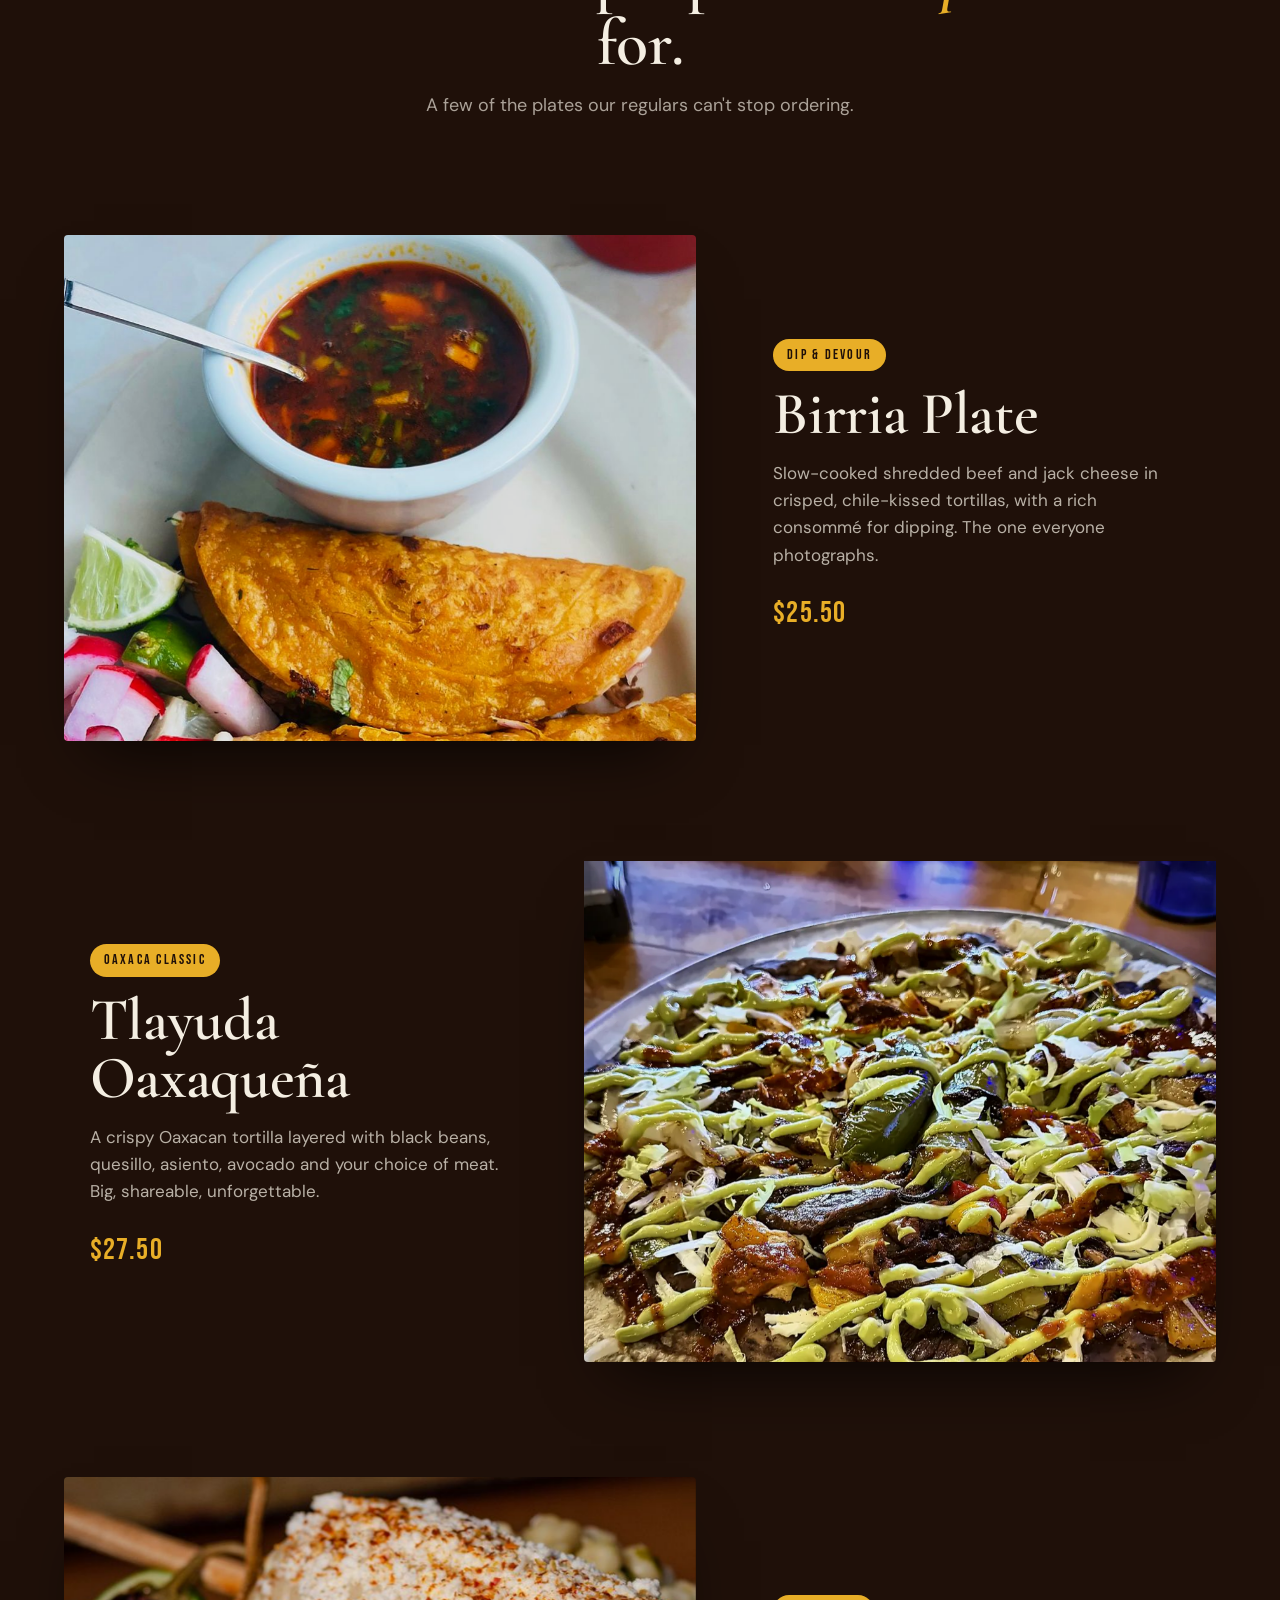
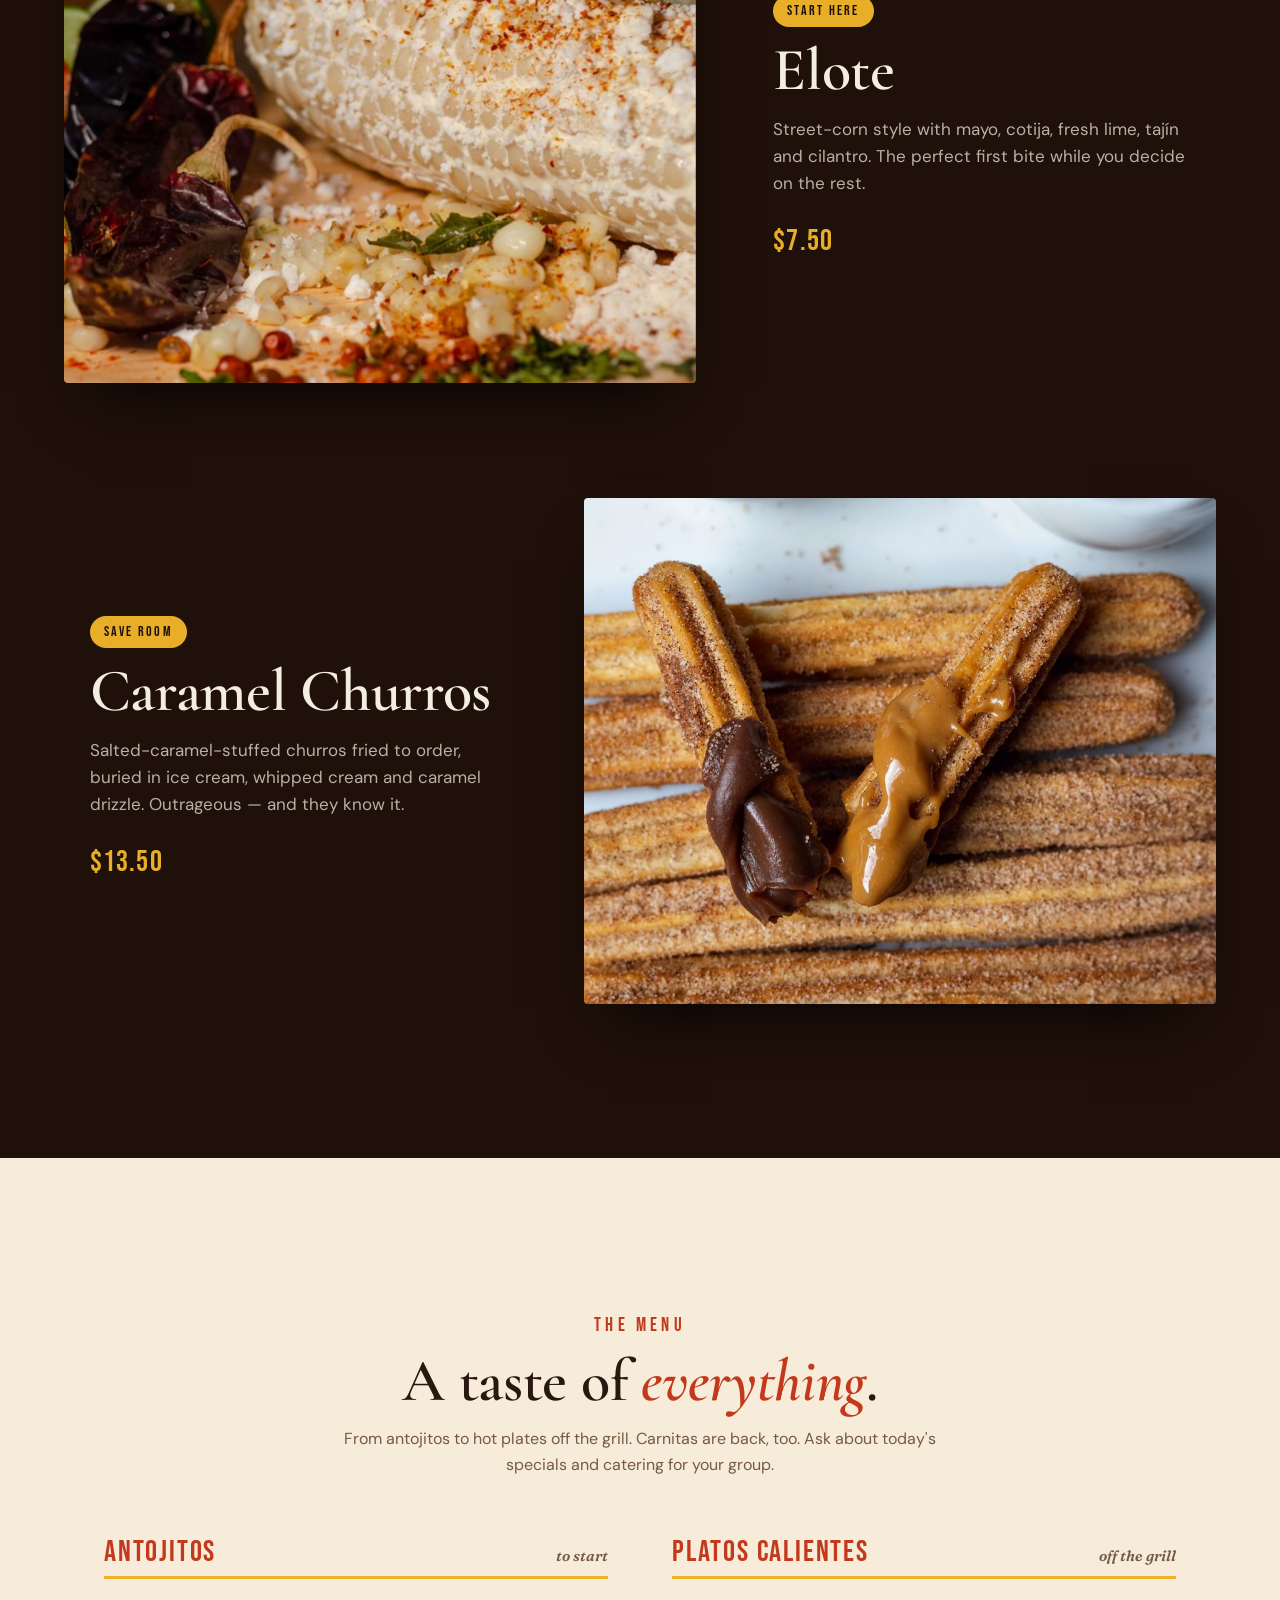
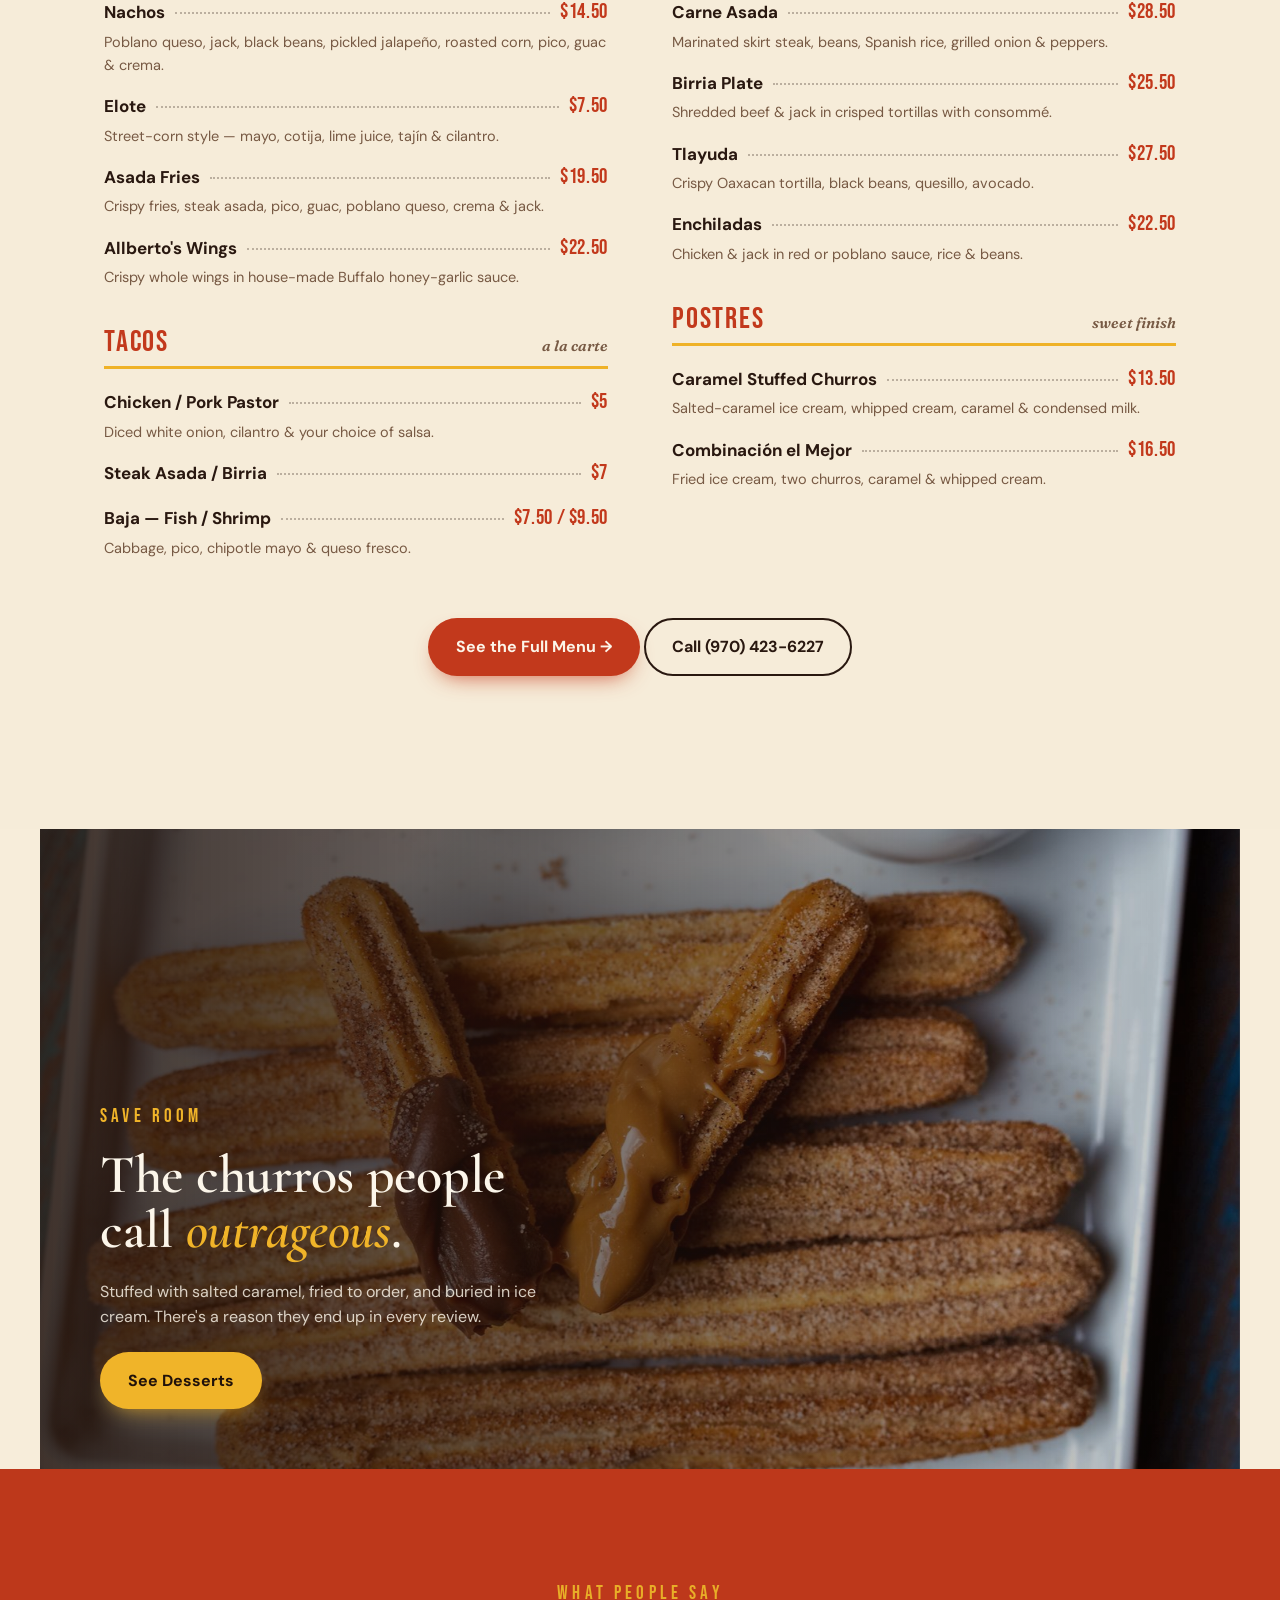
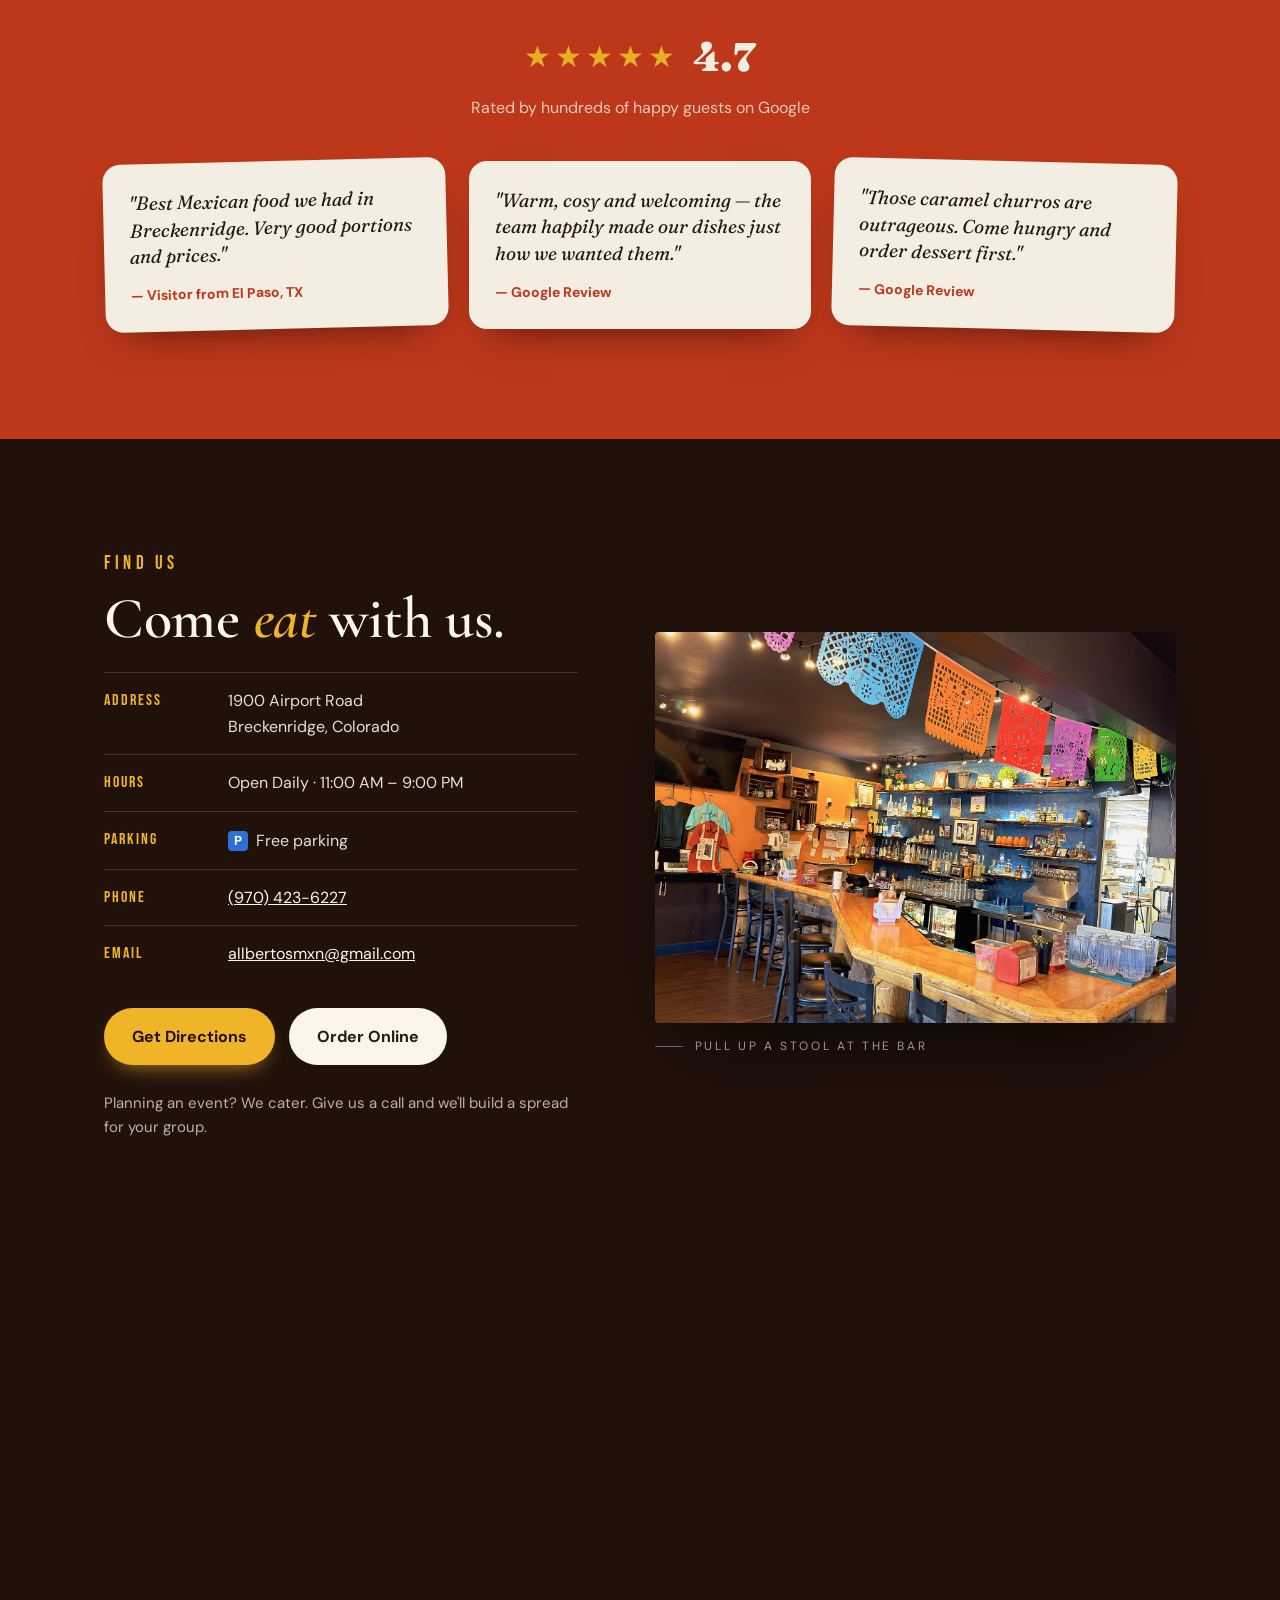
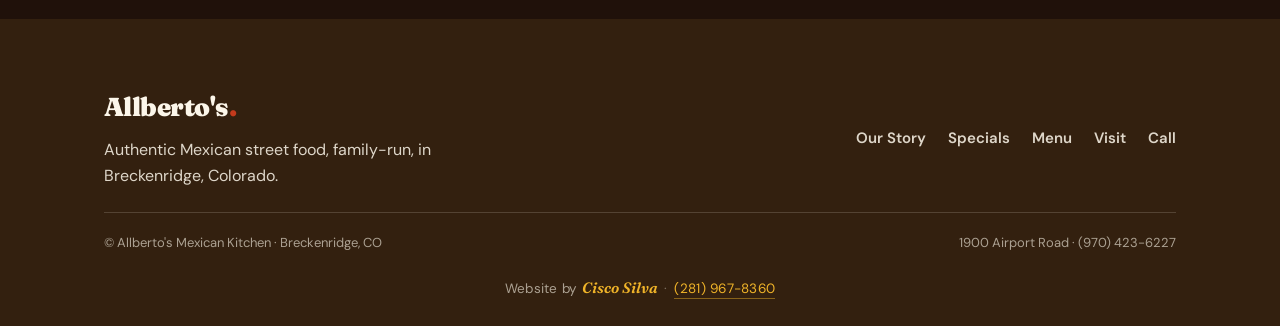
==== commit 64e59cc5: "Add Alberto's own dish photos: birria hero, menu photos, tlayuda, caldo - Homepage hero is now the b" ====
--- a/index.html
+++ b/index.html
@@ -16,11 +16,12 @@
 <link rel="icon" href="data:image/svg+xml,%3Csvg xmlns='http://www.w3.org/2000/svg' viewBox='0 0 100 100'%3E%3Crect width='100' height='100' rx='22' fill='%23C43A1C'/%3E%3Ctext x='50' y='74' font-size='68' font-family='Georgia,serif' font-weight='bold' text-anchor='middle' fill='%23F0B429'%3EA%3C/text%3E%3C/svg%3E" />
 <link rel="preconnect" href="https://fonts.googleapis.com" />
 <link rel="preconnect" href="https://fonts.gstatic.com" crossorigin />
-<link href="https://fonts.googleapis.com/css2?family=Cormorant+Garamond:ital,wght@0,500;0,600;1,500&family=Bebas+Neue&family=Fraunces:ital,opsz,wght@0,9..144,400;0,9..144,600;0,9..144,900;1,9..144,600;1,9..144,900&family=DM+Sans:wght@400;500;700&family=Great+Vibes&display=swap" rel="stylesheet" />
-<link rel="preload" as="image" href="images/hero.jpg" media="(min-width: 700px)" />
-<link rel="preload" as="image" href="images/hero-mobile.jpg" media="(max-width: 699px)" />
-<link rel="stylesheet" href="css/styles.css?v=20261123" />
-<link rel="stylesheet" href="css/specials.css?v=20261123" />
+<link rel="stylesheet" href="https://fonts.googleapis.com/css2?family=Cormorant+Garamond:ital,wght@0,500;0,600;1,500&family=Bebas+Neue&family=Fraunces:ital,opsz,wght@0,9..144,400;0,9..144,600;0,9..144,900;1,9..144,600;1,9..144,900&family=DM+Sans:wght@400;500;700&family=Great+Vibes&display=swap" media="print" onload="this.media='all'" />
+<noscript><link rel="stylesheet" href="https://fonts.googleapis.com/css2?family=Cormorant+Garamond:ital,wght@0,500;0,600;1,500&family=Bebas+Neue&family=Fraunces:ital,opsz,wght@0,9..144,400;0,9..144,600;0,9..144,900;1,9..144,600;1,9..144,900&family=DM+Sans:wght@400;500;700&family=Great+Vibes&display=swap" /></noscript>
+<link rel="preload" as="image" fetchpriority="high" href="images/hero-birria.webp" media="(min-width: 700px)" />
+<link rel="preload" as="image" fetchpriority="high" href="images/hero-birria-mobile.webp" media="(max-width: 699px)" />
+<link rel="stylesheet" href="css/styles.css?v=20261123p" />
+<link rel="stylesheet" href="css/specials.css?v=20261123p" />
 </head>
 <body>
 
@@ -38,11 +39,11 @@
 </header>
 
 <!-- HERO
-     Full-bleed storefront photo at dusk. images/hero.jpg is the landscape version
-     (~2000px wide), images/hero-mobile.jpg the tall crop used on phones.
+     Full-bleed photo of Alberto's birria bowl, the signature dish. images/hero-birria.webp
+     is the landscape version (2000px wide), images/hero-birria-mobile.webp the tall crop used on phones.
      Tweak the crop with --hero-pos in css/styles.css if needed. -->
 <section class="hero">
-  <div class="hero-bg" role="img" aria-label="Allberto's Mexican Kitchen storefront at dusk, with string lights and papel picado over the patio"></div>
+  <div class="hero-bg" role="img" aria-label="Allberto's birria bowl with slow-cooked beef, guacamole, Mexican rice and beans"></div>
   <div class="hero-shade" aria-hidden="true"></div>
   <div class="hero-content">
     <a href="#fiesta" class="hero-event" data-until="2026-11-29T04:00:00-07:00"><b>Sat Nov 28</b> Live music night &rarr;</a><br/>
@@ -137,7 +138,8 @@
         <p>Game on, wings out. Our crispy whole wings in house-made buffalo honey-garlic sauce, by the basket. Come hungry on game day.</p>
         <span class="sp-deal">$10 wing baskets on game day</span>
       </div>
-      <div class="sp-card reveal">
+      <div class="sp-card sp-card-ph reveal">
+        <img class="sp-img" src="images/caldo-de-pollo.webp" alt="Caldo de pollo with corn, zucchini, green beans and tortillas" width="900" height="675" loading="lazy" decoding="async" />
         <span class="sp-day">Friday &amp; Saturday</span>
         <h3>Menudo &amp; Caldo de Pollo</h3>
         <p>Weekend comfort in a bowl. Slow-simmered menudo and a hearty caldo de pollo, the way we make it back home in Oaxaca.</p>
@@ -176,7 +178,10 @@
       </div>
     </div>
 
-    <div class="frow textonly"><!-- tlayuda: text-only until a real photo is shot -->
+    <div class="frow rev">
+      <div class="fmedia reveal">
+        <div class="px" data-amp="18"><div class="px-img" role="img" aria-label="Tlayuda Oaxaqueña with black beans, quesillo, avocado sauce and grilled meat" style="background-image:url('images/tlayuda-fav.webp')"></div></div>
+      </div>
       <div class="ftext reveal">
         <span class="ftag">Oaxaca Classic</span>
         <h3>Tlayuda Oaxaqueña</h3>
@@ -185,9 +190,9 @@
       </div>
     </div>
 
-    <div class="frow rev">
+    <div class="frow">
       <div class="fmedia reveal">
-        <div class="px" data-amp="18"><div class="px-img" style="background-image:url('images/elote.jpg')"></div></div>
+        <div class="px" data-amp="18"><div class="px-img" role="img" aria-label="Elote street corn" style="background-image:url('images/elote.jpg')"></div></div>
       </div>
       <div class="ftext reveal">
         <span class="ftag">Start Here</span>
@@ -197,9 +202,9 @@
       </div>
     </div>
 
-    <div class="frow">
+    <div class="frow rev">
       <div class="fmedia reveal">
-        <div class="px" data-amp="18"><div class="px-img" style="background-image:url('images/churros.jpg')"></div></div>
+        <div class="px" data-amp="18"><div class="px-img" role="img" aria-label="Caramel stuffed churros with ice cream" style="background-image:url('images/churros.jpg')"></div></div>
       </div>
       <div class="ftext reveal">
         <span class="ftag">Save Room</span>
@@ -333,7 +338,7 @@
   </div>
 </footer>
 
-<script src="js/until.js?v=20261123"></script>
-<script src="js/main.js?v=20261123"></script>
+<script src="js/until.js?v=20261123p" defer></script>
+<script src="js/main.js?v=20261123p" defer></script>
 </body>
 </html>
--- a/css/styles.css
+++ b/css/styles.css
@@ -223,7 +223,7 @@
    Hero photo lives at images/hero.jpg (desktop) and
    images/hero-mobile.jpg (phones, tall crop).
    ========================================================== */
-:root{--serif-lux:'Cormorant Garamond','Fraunces',Georgia,serif;--hero-pos:center 62%}
+:root{--serif-lux:'Cormorant Garamond','Fraunces',Georgia,serif;--hero-pos:center 50%}
 .site-header{background:rgba(20,10,6,.55);border-bottom:1px solid rgba(252,246,234,.12);backdrop-filter:blur(12px);-webkit-backdrop-filter:blur(12px)}
 .site-header a.brand{color:var(--cream);font-family:var(--serif-lux);font-weight:600;font-size:28px;letter-spacing:.01em}
 .site-header .nav-links a{color:var(--cream);font-size:13px;letter-spacing:.16em;text-transform:uppercase;font-weight:500}
@@ -231,9 +231,9 @@
 .site-header .nav-cta{box-shadow:none;font-size:14px}
 
 .hero{position:relative;min-height:100vh;min-height:100svh;margin-top:-72px;display:flex;align-items:center;justify-content:center;text-align:center;color:var(--cream);overflow:hidden;background:var(--mole)}
-.hero-bg{position:absolute;inset:0;background:url('../images/hero.jpg') var(--hero-pos)/cover no-repeat;transform:scale(1.04);animation:heroZoom 18s ease-out forwards}
+.hero-bg{position:absolute;inset:0;background:url('../images/hero-birria.webp') var(--hero-pos)/cover no-repeat;transform:scale(1.04);animation:heroZoom 18s ease-out forwards}
 @keyframes heroZoom{to{transform:scale(1)}}
-@media (max-width:699px){.hero-bg{background-image:url('../images/hero-mobile.jpg');background-position:center 70%}}
+@media (max-width:699px){.hero-bg{background-image:url('../images/hero-birria-mobile.webp');background-position:center 50%}}
 .hero-shade{position:absolute;inset:0;background:
   linear-gradient(180deg,rgba(15,8,4,.5) 0%,rgba(15,8,4,.22) 35%,rgba(15,8,4,.34) 70%,rgba(15,8,4,.9) 100%),
   radial-gradient(ellipse at center,rgba(15,8,4,.22) 0%,rgba(15,8,4,.42) 100%)}
--- a/css/specials.css
+++ b/css/specials.css
@@ -64,3 +64,7 @@
 .mi-new{display:inline-block;vertical-align:middle;font-family:'DM Sans',sans-serif;font-size:10px;font-weight:700;letter-spacing:.14em;text-transform:uppercase;background:var(--chile);color:var(--cream);padding:3px 7px;border-radius:999px;margin-left:6px;transform:translateY(-2px)}
 .mcat2-flag{max-width:1040px;margin:0 auto clamp(18px,3vw,28px);background:var(--gold);color:var(--mole);border-radius:4px;padding:12px 16px;font-weight:600;font-size:15px}
 .mhero2-hours .park{align-self:center}
+
+/* special card with a real photo on top, flush to the card edges */
+.sp-card .sp-img{display:block;width:calc(100% + 48px);max-width:none;height:auto;aspect-ratio:16/9;object-fit:cover;margin:-26px -24px 18px;border-radius:4px 4px 0 0}
+@media(min-width:760px){.sp-card .sp-img{aspect-ratio:2/1}}
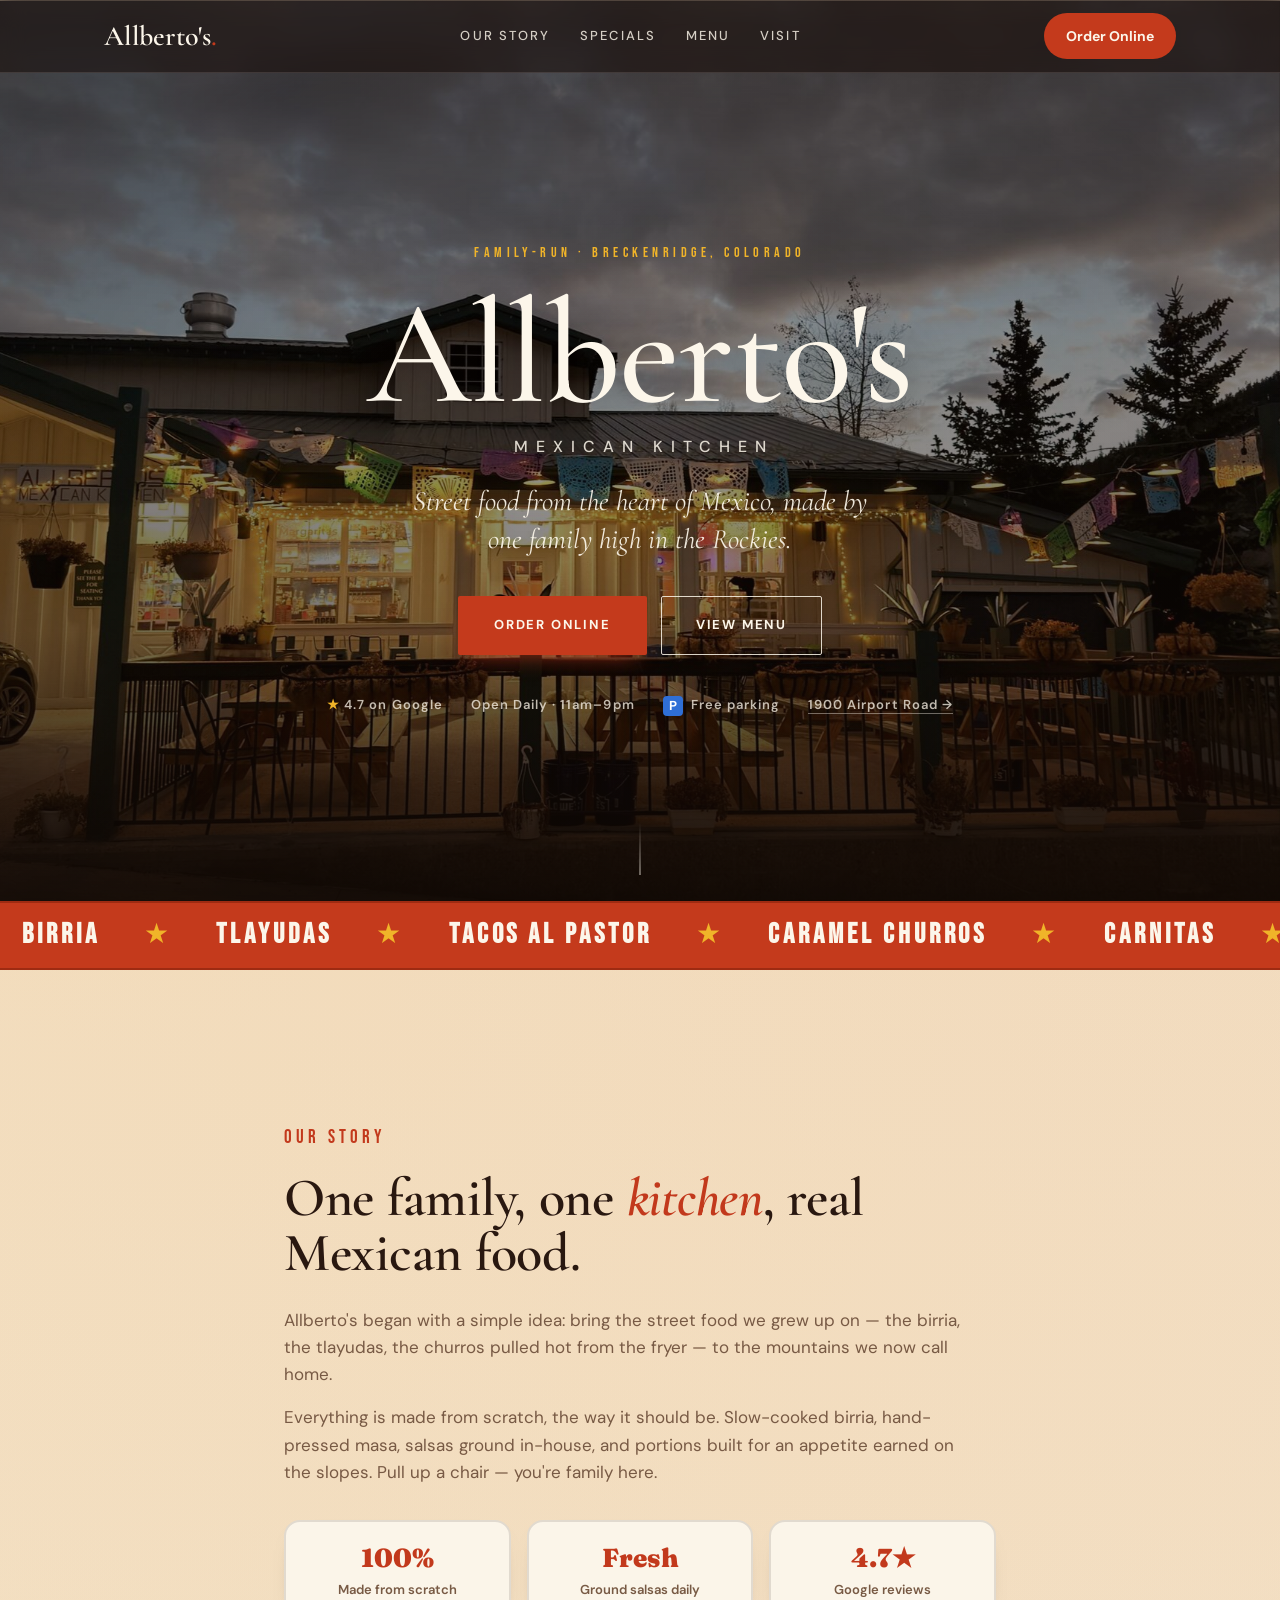
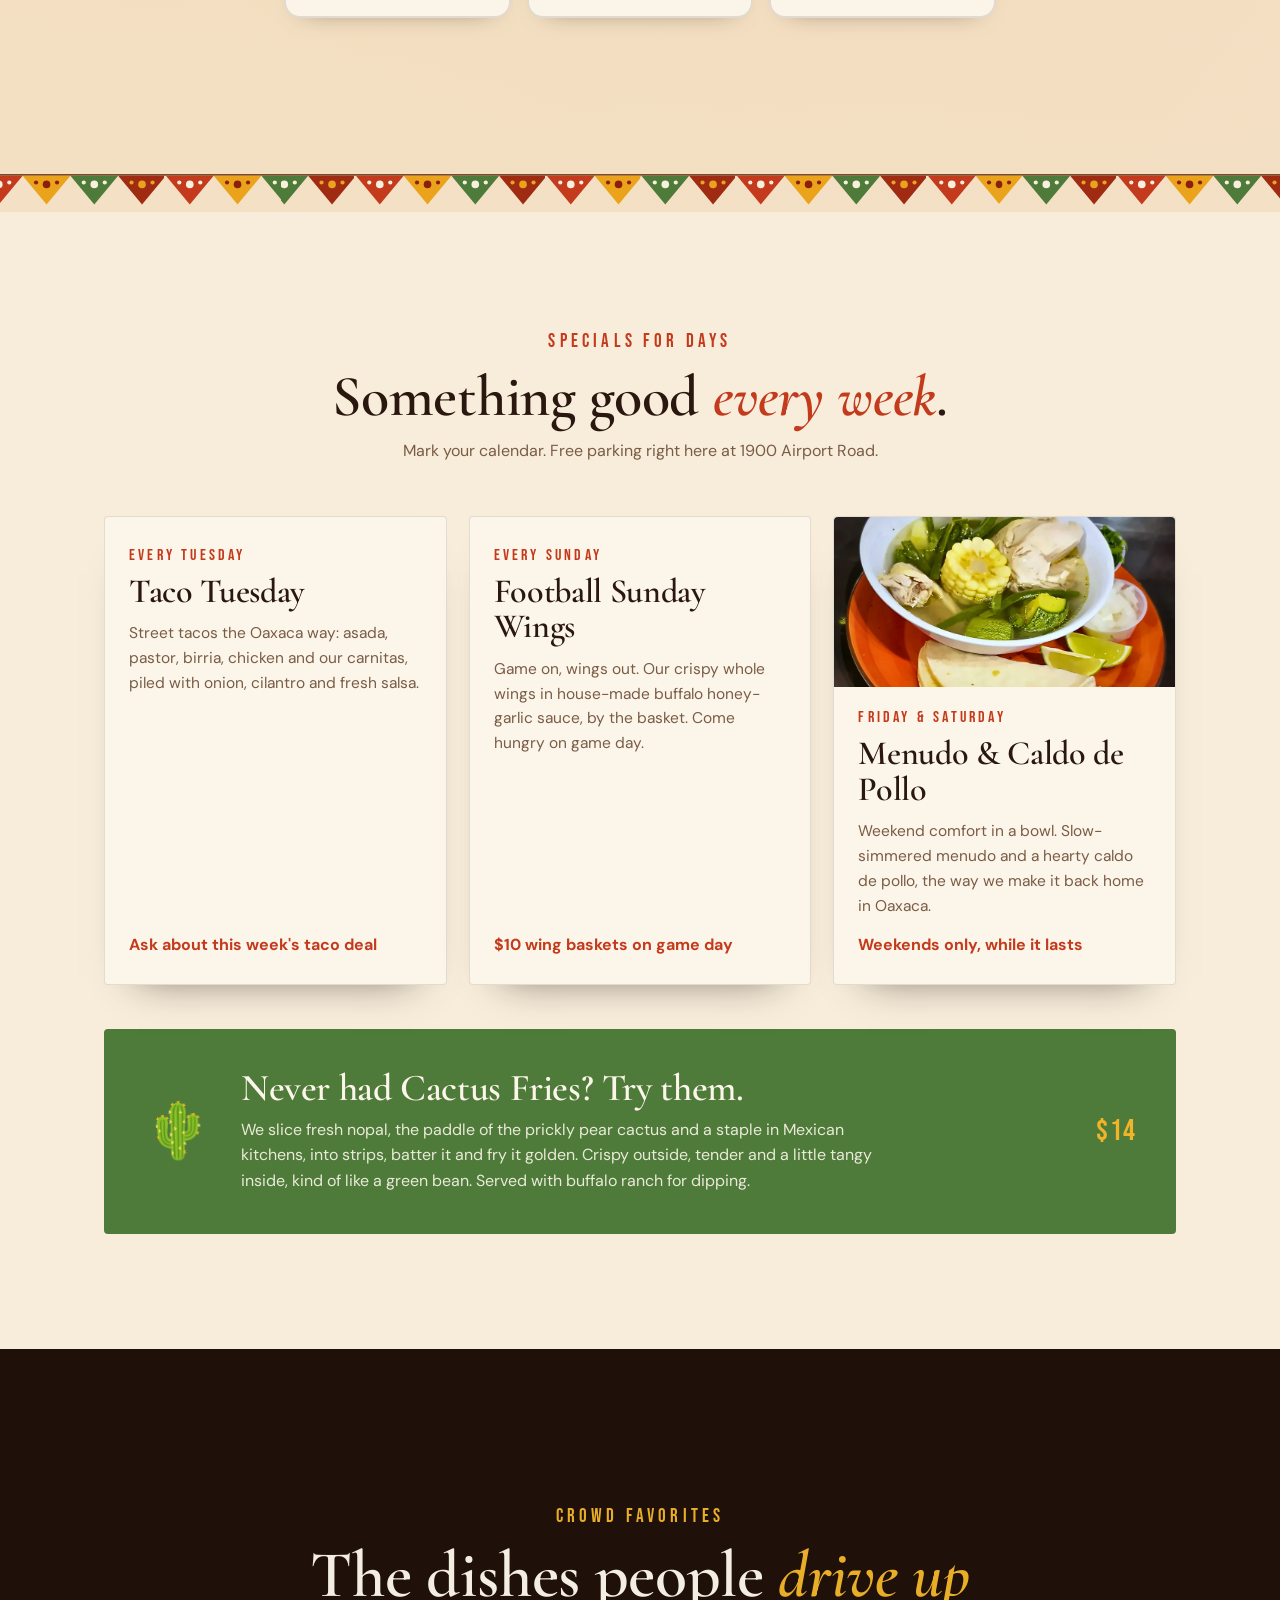
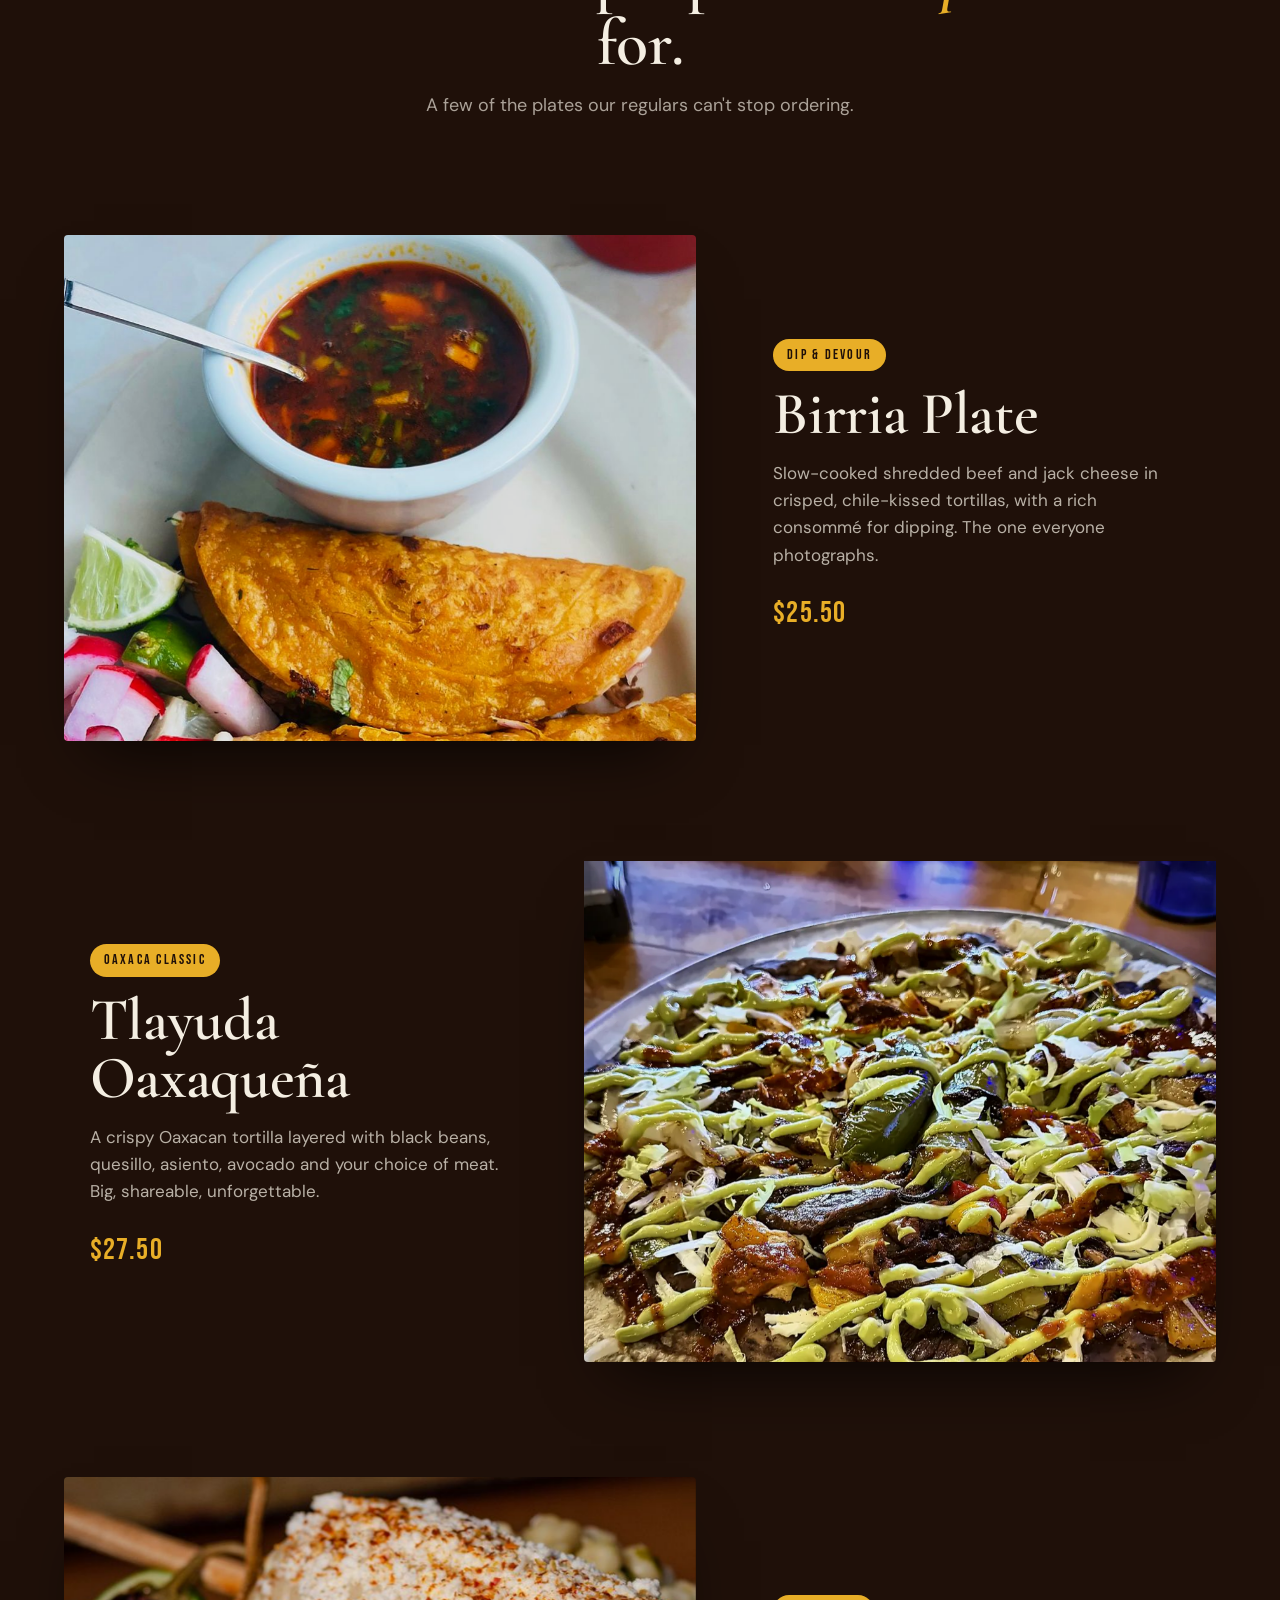
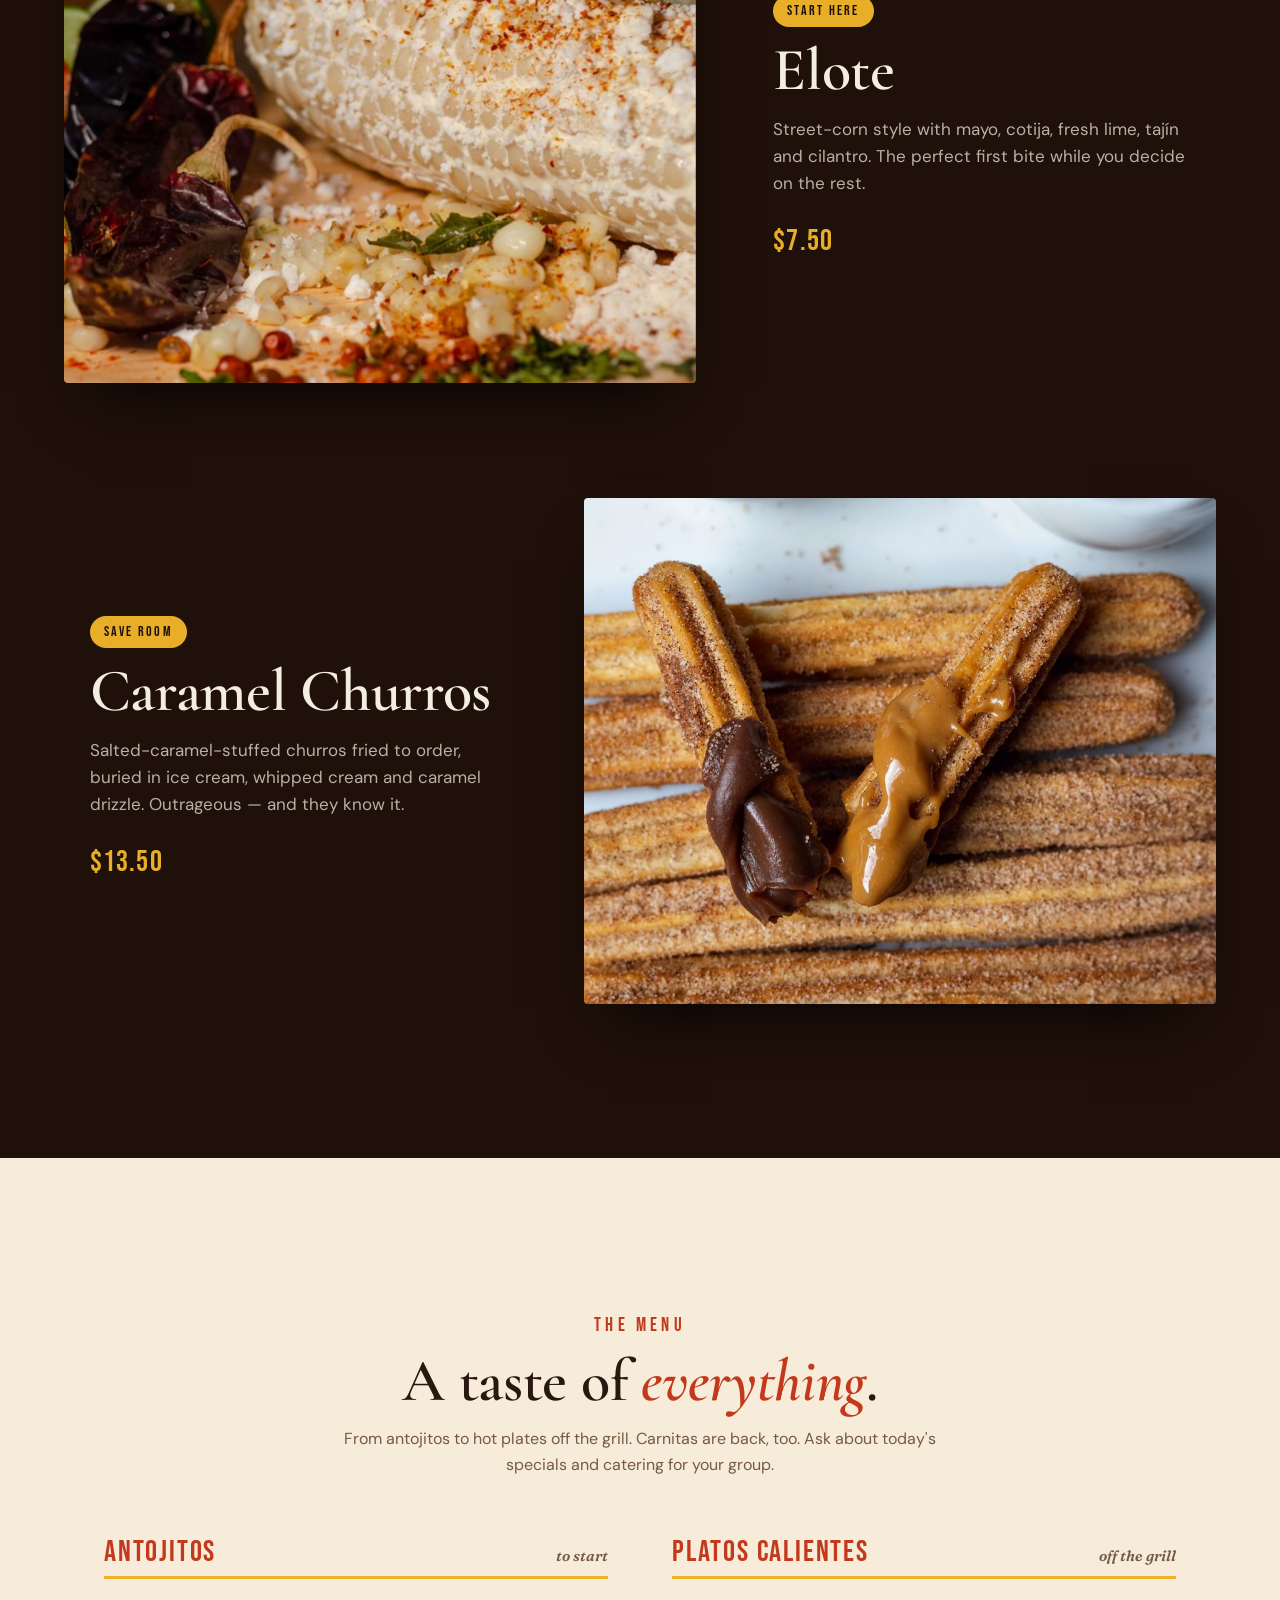
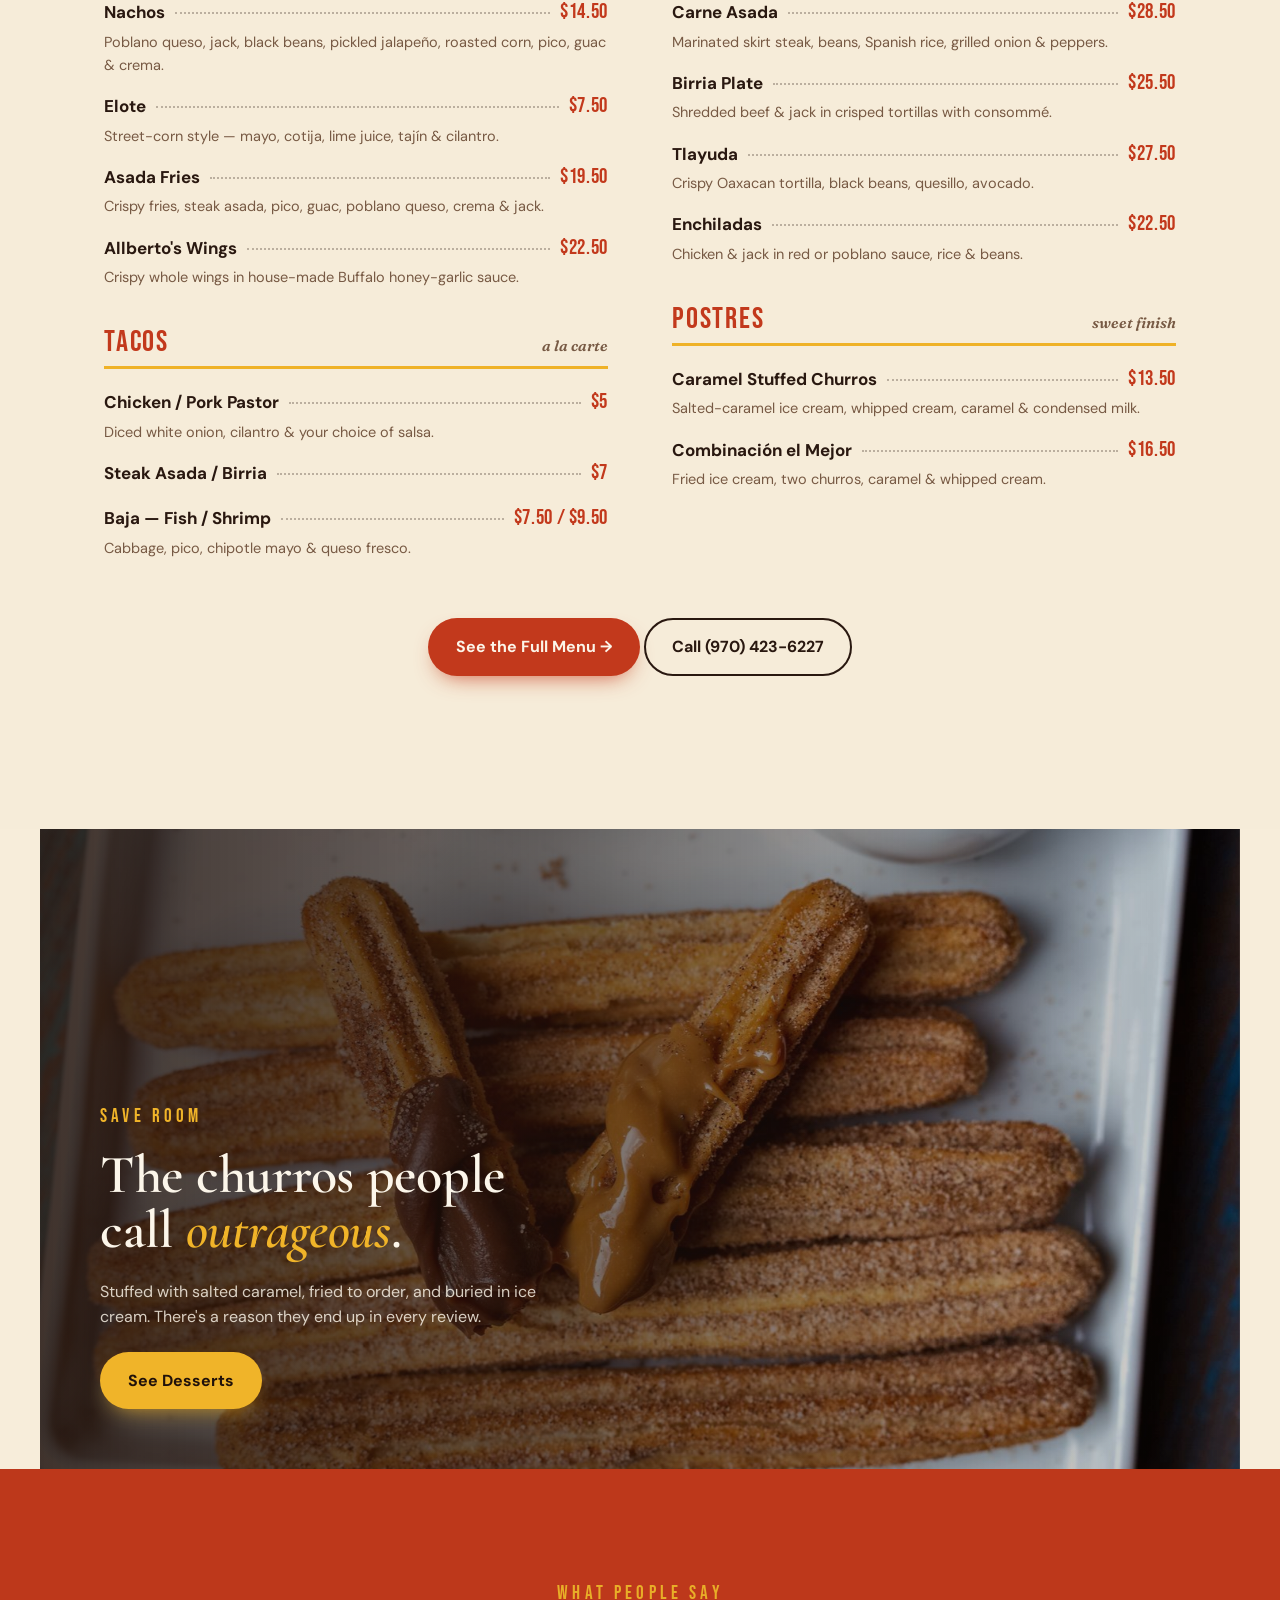
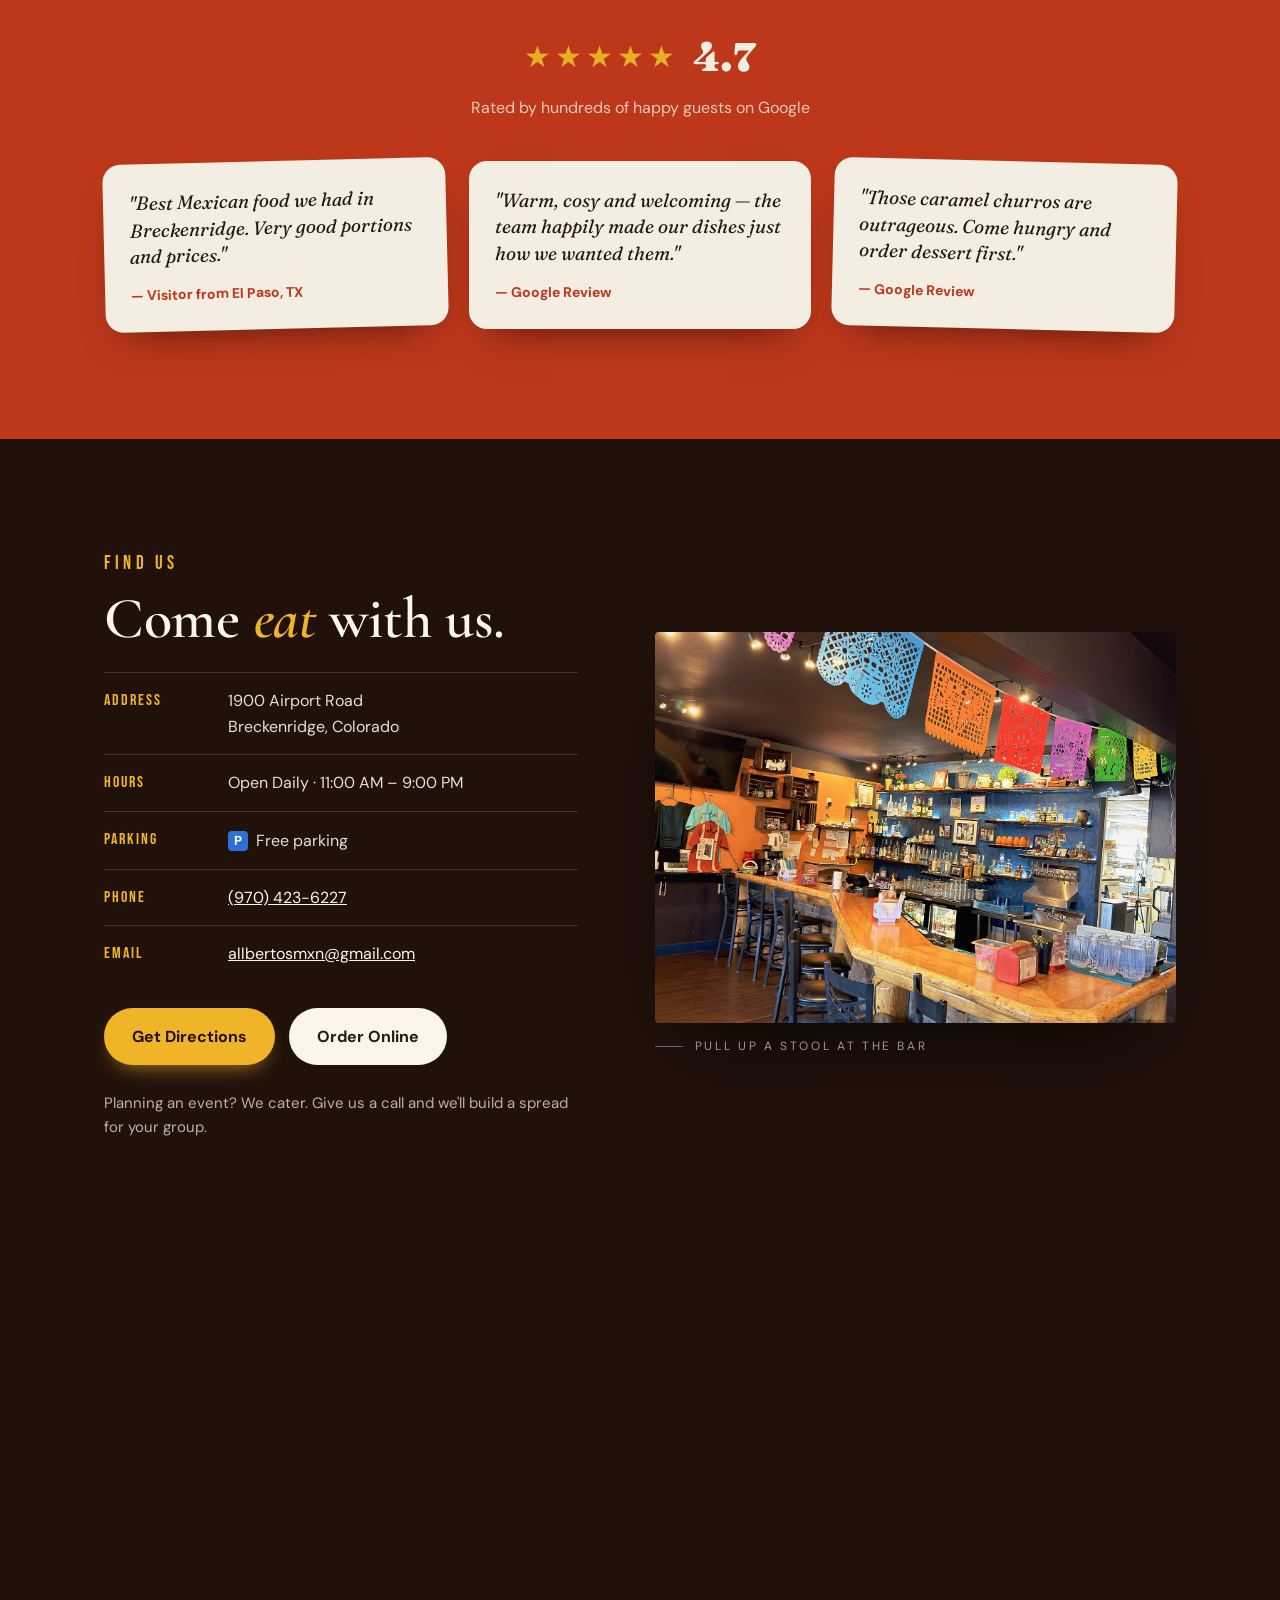
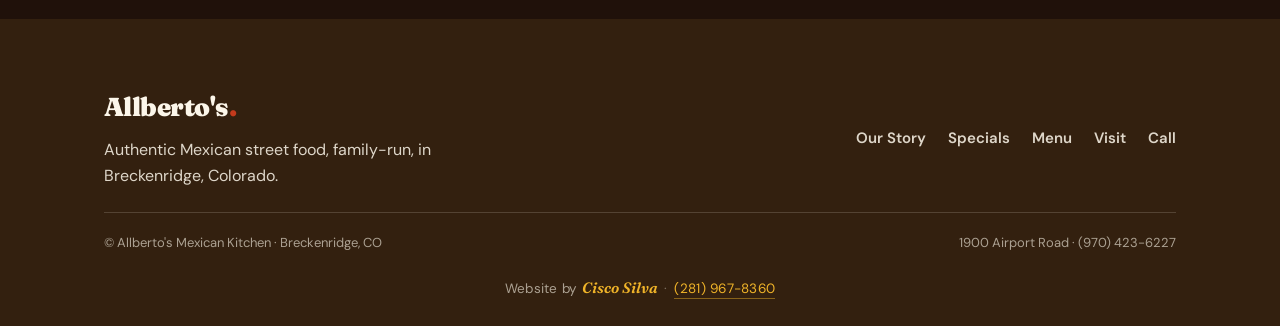
==== commit 6cfa7a21: "Storefront hero back; band night moved to the bottom of the homepage Cisco preferred the storefront " ====
--- a/index.html
+++ b/index.html
@@ -18,8 +18,8 @@
 <link rel="preconnect" href="https://fonts.gstatic.com" crossorigin />
 <link rel="stylesheet" href="https://fonts.googleapis.com/css2?family=Cormorant+Garamond:ital,wght@0,500;0,600;1,500&family=Bebas+Neue&family=Fraunces:ital,opsz,wght@0,9..144,400;0,9..144,600;0,9..144,900;1,9..144,600;1,9..144,900&family=DM+Sans:wght@400;500;700&family=Great+Vibes&display=swap" media="print" onload="this.media='all'" />
 <noscript><link rel="stylesheet" href="https://fonts.googleapis.com/css2?family=Cormorant+Garamond:ital,wght@0,500;0,600;1,500&family=Bebas+Neue&family=Fraunces:ital,opsz,wght@0,9..144,400;0,9..144,600;0,9..144,900;1,9..144,600;1,9..144,900&family=DM+Sans:wght@400;500;700&family=Great+Vibes&display=swap" /></noscript>
-<link rel="preload" as="image" fetchpriority="high" href="images/hero-birria.webp" media="(min-width: 700px)" />
-<link rel="preload" as="image" fetchpriority="high" href="images/hero-birria-mobile.webp" media="(max-width: 699px)" />
+<link rel="preload" as="image" fetchpriority="high" href="images/hero.jpg" media="(min-width: 700px)" />
+<link rel="preload" as="image" fetchpriority="high" href="images/hero-mobile.jpg" media="(max-width: 699px)" />
 <link rel="stylesheet" href="css/styles.css?v=20261123p" />
 <link rel="stylesheet" href="css/specials.css?v=20261123p" />
 </head>
@@ -39,11 +39,11 @@
 </header>
 
 <!-- HERO
-     Full-bleed photo of Alberto's birria bowl, the signature dish. images/hero-birria.webp
-     is the landscape version (2000px wide), images/hero-birria-mobile.webp the tall crop used on phones.
+     Full-bleed storefront photo at dusk. images/hero.jpg is the landscape version
+     (~2000px wide), images/hero-mobile.jpg the tall crop used on phones.
      Tweak the crop with --hero-pos in css/styles.css if needed. -->
 <section class="hero">
-  <div class="hero-bg" role="img" aria-label="Allberto's birria bowl with slow-cooked beef, guacamole, Mexican rice and beans"></div>
+  <div class="hero-bg" role="img" aria-label="Allberto's Mexican Kitchen storefront at dusk, with string lights and papel picado over the patio"></div>
   <div class="hero-shade" aria-hidden="true"></div>
   <div class="hero-content">
     <a href="#fiesta" class="hero-event" data-until="2026-11-29T04:00:00-07:00"><b>Sat Nov 28</b> Live music night &rarr;</a><br/>
@@ -71,6 +71,223 @@
     <span><b>BIRRIA</b><i>★</i><b>TLAYUDAS</b><i>★</i><b>TACOS AL PASTOR</b><i>★</i><b>CARAMEL CHURROS</b><i>★</i><b>CARNITAS</b><i>★</i><b>CACTUS FRIES</b><i>★</i><b>TACO TUESDAY</b><i>★</i><b>FREE PARKING</b><i>★</i><b>CATERING</b><i>★</i></span>
   </div>
 </div>
+
+<!-- STORY -->
+<section class="story grain" id="story">
+  <div class="wrap story-grid solo">
+    <div class="reveal">
+      <span class="eyebrow">Our Story</span>
+      <h2>One family, one <em>kitchen</em>, real Mexican food.</h2>
+      <p>Allberto's began with a simple idea: bring the street food we grew up on — the birria, the tlayudas, the churros pulled hot from the fryer — to the mountains we now call home.</p>
+      <p>Everything is made from scratch, the way it should be. Slow-cooked birria, hand-pressed masa, salsas ground in-house, and portions built for an appetite earned on the slopes. Pull up a chair — you're family here.</p>
+      <div class="story-stats">
+        <div class="stat"><div class="n">100%</div><div class="l">Made from scratch</div></div>
+        <div class="stat"><div class="n">Fresh</div><div class="l">Ground salsas daily</div></div>
+        <div class="stat"><div class="n">4.7★</div><div class="l">Google reviews</div></div>
+      </div>
+    </div>
+  </div>
+</section>
+
+<div class="papel" aria-hidden="true"></div>
+
+<!-- SPECIALS -->
+<section class="specials" id="specials">
+  <div class="wrap">
+    <div class="shead reveal">
+      <span class="eyebrow">Specials for Days</span>
+      <h2>Something good <em>every week</em>.</h2>
+      <p>Mark your calendar. Free parking right here at 1900 Airport Road.</p>
+    </div>
+    <div class="sp-grid">
+      <div class="sp-card reveal">
+        <span class="sp-day">Every Tuesday</span>
+        <h3>Taco Tuesday</h3>
+        <p>Street tacos the Oaxaca way: asada, pastor, birria, chicken and our carnitas, piled with onion, cilantro and fresh salsa.</p>
+        <span class="sp-deal">Ask about this week's taco deal</span>
+      </div>
+      <div class="sp-card reveal">
+        <span class="sp-day">Every Sunday</span>
+        <h3>Football Sunday Wings</h3>
+        <p>Game on, wings out. Our crispy whole wings in house-made buffalo honey-garlic sauce, by the basket. Come hungry on game day.</p>
+        <span class="sp-deal">$10 wing baskets on game day</span>
+      </div>
+      <div class="sp-card sp-card-ph reveal">
+        <img class="sp-img" src="images/caldo-de-pollo.webp" alt="Caldo de pollo with corn, zucchini, green beans and tortillas" width="900" height="675" loading="lazy" decoding="async" />
+        <span class="sp-day">Friday &amp; Saturday</span>
+        <h3>Menudo &amp; Caldo de Pollo</h3>
+        <p>Weekend comfort in a bowl. Slow-simmered menudo and a hearty caldo de pollo, the way we make it back home in Oaxaca.</p>
+        <span class="sp-deal">Weekends only, while it lasts</span>
+      </div>
+    </div>
+    <div class="cactus reveal">
+      <div class="cactus-ico" aria-hidden="true">&#127797;</div>
+      <div>
+        <h3>Never had Cactus Fries? Try them.</h3>
+        <p>We slice fresh nopal, the paddle of the prickly pear cactus and a staple in Mexican kitchens, into strips, batter it and fry it golden. Crispy outside, tender and a little tangy inside, kind of like a green bean. Served with buffalo ranch for dipping.</p>
+      </div>
+      <span class="price">$14</span>
+    </div>
+  </div>
+</section>
+
+<!-- FAVORITES -->
+<section class="faves" id="faves">
+  <div class="wrap">
+    <div class="shead reveal">
+      <span class="eyebrow">Crowd Favorites</span>
+      <h2>The dishes people <em>drive up</em> for.</h2>
+      <p>A few of the plates our regulars can't stop ordering.</p>
+    </div>
+
+    <div class="frow">
+      <div class="fmedia reveal">
+        <div class="px" data-amp="18"><div class="px-img" role="img" aria-label="Birria tacos with a cup of consommé" style="background-image:url('images/birria-fav.jpg')"></div></div>
+      </div>
+      <div class="ftext reveal">
+        <span class="ftag">Dip &amp; Devour</span>
+        <h3>Birria Plate</h3>
+        <p>Slow-cooked shredded beef and jack cheese in crisped, chile-kissed tortillas, with a rich consommé for dipping. The one everyone photographs.</p>
+        <span class="fprice">$25.50</span>
+      </div>
+    </div>
+
+    <div class="frow rev">
+      <div class="fmedia reveal">
+        <div class="px" data-amp="18"><div class="px-img" role="img" aria-label="Tlayuda Oaxaqueña with black beans, quesillo, avocado sauce and grilled meat" style="background-image:url('images/tlayuda-fav.webp')"></div></div>
+      </div>
+      <div class="ftext reveal">
+        <span class="ftag">Oaxaca Classic</span>
+        <h3>Tlayuda Oaxaqueña</h3>
+        <p>A crispy Oaxacan tortilla layered with black beans, quesillo, asiento, avocado and your choice of meat. Big, shareable, unforgettable.</p>
+        <span class="fprice">$27.50</span>
+      </div>
+    </div>
+
+    <div class="frow">
+      <div class="fmedia reveal">
+        <div class="px" data-amp="18"><div class="px-img" role="img" aria-label="Elote street corn" style="background-image:url('images/elote.jpg')"></div></div>
+      </div>
+      <div class="ftext reveal">
+        <span class="ftag">Start Here</span>
+        <h3>Elote</h3>
+        <p>Street-corn style with mayo, cotija, fresh lime, tajín and cilantro. The perfect first bite while you decide on the rest.</p>
+        <span class="fprice">$7.50</span>
+      </div>
+    </div>
+
+    <div class="frow rev">
+      <div class="fmedia reveal">
+        <div class="px" data-amp="18"><div class="px-img" role="img" aria-label="Caramel stuffed churros with ice cream" style="background-image:url('images/churros.jpg')"></div></div>
+      </div>
+      <div class="ftext reveal">
+        <span class="ftag">Save Room</span>
+        <h3>Caramel Churros</h3>
+        <p>Salted-caramel-stuffed churros fried to order, buried in ice cream, whipped cream and caramel drizzle. Outrageous — and they know it.</p>
+        <span class="fprice">$13.50</span>
+      </div>
+    </div>
+  </div>
+</section>
+
+<!-- MENU -->
+<section class="menu grain" id="menu">
+  <div class="wrap">
+    <div class="shead reveal">
+      <span class="eyebrow">The Menu</span>
+      <h2>A taste of <em>everything</em>.</h2>
+      <p>From antojitos to hot plates off the grill. Carnitas are back, too. Ask about today's specials and catering for your group.</p>
+    </div>
+    <div class="menu-cols">
+      <div class="reveal">
+        <div class="mcat">
+          <h3>Antojitos <span>to start</span></h3>
+          <div class="item"><span class="name">Nachos</span><span class="dots"></span><span class="cost">$14.50</span><span class="desc">Poblano queso, jack, black beans, pickled jalapeño, roasted corn, pico, guac & crema.</span></div>
+          <div class="item"><span class="name">Elote</span><span class="dots"></span><span class="cost">$7.50</span><span class="desc">Street-corn style — mayo, cotija, lime juice, tajín & cilantro.</span></div>
+          <div class="item"><span class="name">Asada Fries</span><span class="dots"></span><span class="cost">$19.50</span><span class="desc">Crispy fries, steak asada, pico, guac, poblano queso, crema & jack.</span></div>
+          <div class="item"><span class="name">Allberto's Wings</span><span class="dots"></span><span class="cost">$22.50</span><span class="desc">Crispy whole wings in house-made Buffalo honey-garlic sauce.</span></div>
+        </div>
+        <div class="mcat">
+          <h3>Tacos <span>a la carte</span></h3>
+          <div class="item"><span class="name">Chicken / Pork Pastor</span><span class="dots"></span><span class="cost">$5</span><span class="desc">Diced white onion, cilantro & your choice of salsa.</span></div>
+          <div class="item"><span class="name">Steak Asada / Birria</span><span class="dots"></span><span class="cost">$7</span></div>
+          <div class="item"><span class="name">Baja — Fish / Shrimp</span><span class="dots"></span><span class="cost">$7.50 / $9.50</span><span class="desc">Cabbage, pico, chipotle mayo & queso fresco.</span></div>
+        </div>
+      </div>
+      <div class="reveal">
+        <div class="mcat">
+          <h3>Platos Calientes <span>off the grill</span></h3>
+          <div class="item"><span class="name">Carne Asada</span><span class="dots"></span><span class="cost">$28.50</span><span class="desc">Marinated skirt steak, beans, Spanish rice, grilled onion & peppers.</span></div>
+          <div class="item"><span class="name">Birria Plate</span><span class="dots"></span><span class="cost">$25.50</span><span class="desc">Shredded beef & jack in crisped tortillas with consommé.</span></div>
+          <div class="item"><span class="name">Tlayuda</span><span class="dots"></span><span class="cost">$27.50</span><span class="desc">Crispy Oaxacan tortilla, black beans, quesillo, avocado.</span></div>
+          <div class="item"><span class="name">Enchiladas</span><span class="dots"></span><span class="cost">$22.50</span><span class="desc">Chicken & jack in red or poblano sauce, rice & beans.</span></div>
+        </div>
+        <div class="mcat">
+          <h3>Postres <span>sweet finish</span></h3>
+          <div class="item"><span class="name">Caramel Stuffed Churros</span><span class="dots"></span><span class="cost">$13.50</span><span class="desc">Salted-caramel ice cream, whipped cream, caramel & condensed milk.</span></div>
+          <div class="item"><span class="name">Combinación el Mejor</span><span class="dots"></span><span class="cost">$16.50</span><span class="desc">Fried ice cream, two churros, caramel & whipped cream.</span></div>
+        </div>
+      </div>
+    </div>
+    <div class="menu-note reveal">
+      <a href="menu.html" class="btn btn-solid">See the Full Menu →</a>
+      <a href="tel:+19704236227" class="btn btn-ghost">Call (970) 423-6227</a>
+    </div>
+  </div>
+</section>
+
+<!-- CHURRO BAND -->
+<section class="bandsec"><div class="wrap" style="padding:0">
+  <div class="band">
+    <div class="px" data-amp="14"><div class="px-img" style="background-image:url('images/churros.jpg')"></div></div>
+    <div class="overlay"></div>
+    <div class="band-in reveal">
+      <span class="eyebrow">Save Room</span>
+      <h2>The churros people call <em>outrageous</em>.</h2>
+      <p>Stuffed with salted caramel, fried to order, and buried in ice cream. There's a reason they end up in every review.</p>
+      <a href="menu.html#postres" class="btn btn-gold">See Desserts</a>
+    </div>
+  </div>
+</div></section>
+
+<!-- REVIEWS -->
+<section class="reviews">
+  <div class="wrap reveal">
+    <span class="eyebrow">What People Say</span>
+    <div class="rating"><span class="stars">★★★★★</span><b>4.7</b></div>
+    <div class="count">Rated by hundreds of happy guests on Google</div>
+  </div>
+  <div class="quotes">
+    <div class="quote reveal"><div class="q">"Best Mexican food we had in Breckenridge. Very good portions and prices."</div><div class="by">— Visitor from El Paso, TX</div></div>
+    <div class="quote reveal"><div class="q">"Warm, cosy and welcoming — the team happily made our dishes just how we wanted them."</div><div class="by">— Google Review</div></div>
+    <div class="quote reveal"><div class="q">"Those caramel churros are outrageous. Come hungry and order dessert first."</div><div class="by">— Google Review</div></div>
+  </div>
+</section>
+
+<!-- VISIT -->
+<section class="visit" id="visit">
+  <div class="wrap visit-grid">
+    <div class="reveal">
+      <span class="eyebrow">Find Us</span>
+      <h2>Come <em>eat</em> with us.</h2>
+      <div class="info-row"><div class="k">Address</div><div class="v">1900 Airport Road<br/>Breckenridge, Colorado</div></div>
+      <div class="info-row"><div class="k">Hours</div><div class="v">Open Daily · 11:00 AM – 9:00 PM</div></div>
+      <div class="info-row"><div class="k">Parking</div><div class="v"><span class="park"><i>P</i> Free parking</span></div></div>
+      <div class="info-row"><div class="k">Phone</div><div class="v"><a href="tel:+19704236227">(970) 423-6227</a></div></div>
+      <div class="info-row"><div class="k">Email</div><div class="v"><a href="mailto:allbertosmxn@gmail.com">allbertosmxn@gmail.com</a></div></div>
+      <div class="visit-actions">
+        <a href="https://www.google.com/maps/dir/?api=1&destination=1900+Airport+Road+Breckenridge+CO" target="_blank" rel="noopener" class="btn btn-gold">Get Directions</a>
+        <a href="https://order.toasttab.com/online/allberto-s-mexican-kitchen-1900-airport-road" target="_blank" rel="noopener" class="btn btn-cream">Order Online</a>
+      </div>
+      <p style="margin-top:26px;color:rgba(252,246,234,.7);font-size:15px">Planning an event? We cater. Give us a call and we'll build a spread for your group.</p>
+    </div>
+    <figure class="visit-figure reveal">
+      <img src="images/bar.jpg" alt="The bar inside Allberto's, with papel picado and string lights" width="1800" height="1097" loading="lazy" />
+      <figcaption>Pull up a stool at the bar</figcaption>
+    </figure>
+  </div>
+  <div class="map map-strip"><iframe title="Map to Allberto's Mexican Kitchen" loading="lazy" src="https://www.google.com/maps?q=1900+Airport+Road+Breckenridge+CO&output=embed"></iframe></div>
+</section>
 
 <!-- EVENT: Gran Noche de Fiesta, Sat Nov 28 2026. Removes itself after the night (data-until). -->
 <section class="fiesta" id="fiesta" data-until="2026-11-29T04:00:00-07:00">
@@ -98,223 +315,6 @@
   </div>
 </section>
 
-<!-- STORY -->
-<section class="story grain" id="story">
-  <div class="wrap story-grid solo">
-    <div class="reveal">
-      <span class="eyebrow">Our Story</span>
-      <h2>One family, one <em>kitchen</em>, real Mexican food.</h2>
-      <p>Allberto's began with a simple idea: bring the street food we grew up on — the birria, the tlayudas, the churros pulled hot from the fryer — to the mountains we now call home.</p>
-      <p>Everything is made from scratch, the way it should be. Slow-cooked birria, hand-pressed masa, salsas ground in-house, and portions built for an appetite earned on the slopes. Pull up a chair — you're family here.</p>
-      <div class="story-stats">
-        <div class="stat"><div class="n">100%</div><div class="l">Made from scratch</div></div>
-        <div class="stat"><div class="n">Fresh</div><div class="l">Ground salsas daily</div></div>
-        <div class="stat"><div class="n">4.7★</div><div class="l">Google reviews</div></div>
-      </div>
-    </div>
-  </div>
-</section>
-
-<div class="papel" aria-hidden="true"></div>
-
-<!-- SPECIALS -->
-<section class="specials" id="specials">
-  <div class="wrap">
-    <div class="shead reveal">
-      <span class="eyebrow">Specials for Days</span>
-      <h2>Something good <em>every week</em>.</h2>
-      <p>Mark your calendar. Free parking right here at 1900 Airport Road.</p>
-    </div>
-    <div class="sp-grid">
-      <div class="sp-card reveal">
-        <span class="sp-day">Every Tuesday</span>
-        <h3>Taco Tuesday</h3>
-        <p>Street tacos the Oaxaca way: asada, pastor, birria, chicken and our carnitas, piled with onion, cilantro and fresh salsa.</p>
-        <span class="sp-deal">Ask about this week's taco deal</span>
-      </div>
-      <div class="sp-card reveal">
-        <span class="sp-day">Every Sunday</span>
-        <h3>Football Sunday Wings</h3>
-        <p>Game on, wings out. Our crispy whole wings in house-made buffalo honey-garlic sauce, by the basket. Come hungry on game day.</p>
-        <span class="sp-deal">$10 wing baskets on game day</span>
-      </div>
-      <div class="sp-card sp-card-ph reveal">
-        <img class="sp-img" src="images/caldo-de-pollo.webp" alt="Caldo de pollo with corn, zucchini, green beans and tortillas" width="900" height="675" loading="lazy" decoding="async" />
-        <span class="sp-day">Friday &amp; Saturday</span>
-        <h3>Menudo &amp; Caldo de Pollo</h3>
-        <p>Weekend comfort in a bowl. Slow-simmered menudo and a hearty caldo de pollo, the way we make it back home in Oaxaca.</p>
-        <span class="sp-deal">Weekends only, while it lasts</span>
-      </div>
-    </div>
-    <div class="cactus reveal">
-      <div class="cactus-ico" aria-hidden="true">&#127797;</div>
-      <div>
-        <h3>Never had Cactus Fries? Try them.</h3>
-        <p>We slice fresh nopal, the paddle of the prickly pear cactus and a staple in Mexican kitchens, into strips, batter it and fry it golden. Crispy outside, tender and a little tangy inside, kind of like a green bean. Served with buffalo ranch for dipping.</p>
-      </div>
-      <span class="price">$14</span>
-    </div>
-  </div>
-</section>
-
-<!-- FAVORITES -->
-<section class="faves" id="faves">
-  <div class="wrap">
-    <div class="shead reveal">
-      <span class="eyebrow">Crowd Favorites</span>
-      <h2>The dishes people <em>drive up</em> for.</h2>
-      <p>A few of the plates our regulars can't stop ordering.</p>
-    </div>
-
-    <div class="frow">
-      <div class="fmedia reveal">
-        <div class="px" data-amp="18"><div class="px-img" role="img" aria-label="Birria tacos with a cup of consommé" style="background-image:url('images/birria-fav.jpg')"></div></div>
-      </div>
-      <div class="ftext reveal">
-        <span class="ftag">Dip &amp; Devour</span>
-        <h3>Birria Plate</h3>
-        <p>Slow-cooked shredded beef and jack cheese in crisped, chile-kissed tortillas, with a rich consommé for dipping. The one everyone photographs.</p>
-        <span class="fprice">$25.50</span>
-      </div>
-    </div>
-
-    <div class="frow rev">
-      <div class="fmedia reveal">
-        <div class="px" data-amp="18"><div class="px-img" role="img" aria-label="Tlayuda Oaxaqueña with black beans, quesillo, avocado sauce and grilled meat" style="background-image:url('images/tlayuda-fav.webp')"></div></div>
-      </div>
-      <div class="ftext reveal">
-        <span class="ftag">Oaxaca Classic</span>
-        <h3>Tlayuda Oaxaqueña</h3>
-        <p>A crispy Oaxacan tortilla layered with black beans, quesillo, asiento, avocado and your choice of meat. Big, shareable, unforgettable.</p>
-        <span class="fprice">$27.50</span>
-      </div>
-    </div>
-
-    <div class="frow">
-      <div class="fmedia reveal">
-        <div class="px" data-amp="18"><div class="px-img" role="img" aria-label="Elote street corn" style="background-image:url('images/elote.jpg')"></div></div>
-      </div>
-      <div class="ftext reveal">
-        <span class="ftag">Start Here</span>
-        <h3>Elote</h3>
-        <p>Street-corn style with mayo, cotija, fresh lime, tajín and cilantro. The perfect first bite while you decide on the rest.</p>
-        <span class="fprice">$7.50</span>
-      </div>
-    </div>
-
-    <div class="frow rev">
-      <div class="fmedia reveal">
-        <div class="px" data-amp="18"><div class="px-img" role="img" aria-label="Caramel stuffed churros with ice cream" style="background-image:url('images/churros.jpg')"></div></div>
-      </div>
-      <div class="ftext reveal">
-        <span class="ftag">Save Room</span>
-        <h3>Caramel Churros</h3>
-        <p>Salted-caramel-stuffed churros fried to order, buried in ice cream, whipped cream and caramel drizzle. Outrageous — and they know it.</p>
-        <span class="fprice">$13.50</span>
-      </div>
-    </div>
-  </div>
-</section>
-
-<!-- MENU -->
-<section class="menu grain" id="menu">
-  <div class="wrap">
-    <div class="shead reveal">
-      <span class="eyebrow">The Menu</span>
-      <h2>A taste of <em>everything</em>.</h2>
-      <p>From antojitos to hot plates off the grill. Carnitas are back, too. Ask about today's specials and catering for your group.</p>
-    </div>
-    <div class="menu-cols">
-      <div class="reveal">
-        <div class="mcat">
-          <h3>Antojitos <span>to start</span></h3>
-          <div class="item"><span class="name">Nachos</span><span class="dots"></span><span class="cost">$14.50</span><span class="desc">Poblano queso, jack, black beans, pickled jalapeño, roasted corn, pico, guac & crema.</span></div>
-          <div class="item"><span class="name">Elote</span><span class="dots"></span><span class="cost">$7.50</span><span class="desc">Street-corn style — mayo, cotija, lime juice, tajín & cilantro.</span></div>
-          <div class="item"><span class="name">Asada Fries</span><span class="dots"></span><span class="cost">$19.50</span><span class="desc">Crispy fries, steak asada, pico, guac, poblano queso, crema & jack.</span></div>
-          <div class="item"><span class="name">Allberto's Wings</span><span class="dots"></span><span class="cost">$22.50</span><span class="desc">Crispy whole wings in house-made Buffalo honey-garlic sauce.</span></div>
-        </div>
-        <div class="mcat">
-          <h3>Tacos <span>a la carte</span></h3>
-          <div class="item"><span class="name">Chicken / Pork Pastor</span><span class="dots"></span><span class="cost">$5</span><span class="desc">Diced white onion, cilantro & your choice of salsa.</span></div>
-          <div class="item"><span class="name">Steak Asada / Birria</span><span class="dots"></span><span class="cost">$7</span></div>
-          <div class="item"><span class="name">Baja — Fish / Shrimp</span><span class="dots"></span><span class="cost">$7.50 / $9.50</span><span class="desc">Cabbage, pico, chipotle mayo & queso fresco.</span></div>
-        </div>
-      </div>
-      <div class="reveal">
-        <div class="mcat">
-          <h3>Platos Calientes <span>off the grill</span></h3>
-          <div class="item"><span class="name">Carne Asada</span><span class="dots"></span><span class="cost">$28.50</span><span class="desc">Marinated skirt steak, beans, Spanish rice, grilled onion & peppers.</span></div>
-          <div class="item"><span class="name">Birria Plate</span><span class="dots"></span><span class="cost">$25.50</span><span class="desc">Shredded beef & jack in crisped tortillas with consommé.</span></div>
-          <div class="item"><span class="name">Tlayuda</span><span class="dots"></span><span class="cost">$27.50</span><span class="desc">Crispy Oaxacan tortilla, black beans, quesillo, avocado.</span></div>
-          <div class="item"><span class="name">Enchiladas</span><span class="dots"></span><span class="cost">$22.50</span><span class="desc">Chicken & jack in red or poblano sauce, rice & beans.</span></div>
-        </div>
-        <div class="mcat">
-          <h3>Postres <span>sweet finish</span></h3>
-          <div class="item"><span class="name">Caramel Stuffed Churros</span><span class="dots"></span><span class="cost">$13.50</span><span class="desc">Salted-caramel ice cream, whipped cream, caramel & condensed milk.</span></div>
-          <div class="item"><span class="name">Combinación el Mejor</span><span class="dots"></span><span class="cost">$16.50</span><span class="desc">Fried ice cream, two churros, caramel & whipped cream.</span></div>
-        </div>
-      </div>
-    </div>
-    <div class="menu-note reveal">
-      <a href="menu.html" class="btn btn-solid">See the Full Menu →</a>
-      <a href="tel:+19704236227" class="btn btn-ghost">Call (970) 423-6227</a>
-    </div>
-  </div>
-</section>
-
-<!-- CHURRO BAND -->
-<section class="bandsec"><div class="wrap" style="padding:0">
-  <div class="band">
-    <div class="px" data-amp="14"><div class="px-img" style="background-image:url('images/churros.jpg')"></div></div>
-    <div class="overlay"></div>
-    <div class="band-in reveal">
-      <span class="eyebrow">Save Room</span>
-      <h2>The churros people call <em>outrageous</em>.</h2>
-      <p>Stuffed with salted caramel, fried to order, and buried in ice cream. There's a reason they end up in every review.</p>
-      <a href="menu.html#postres" class="btn btn-gold">See Desserts</a>
-    </div>
-  </div>
-</div></section>
-
-<!-- REVIEWS -->
-<section class="reviews">
-  <div class="wrap reveal">
-    <span class="eyebrow">What People Say</span>
-    <div class="rating"><span class="stars">★★★★★</span><b>4.7</b></div>
-    <div class="count">Rated by hundreds of happy guests on Google</div>
-  </div>
-  <div class="quotes">
-    <div class="quote reveal"><div class="q">"Best Mexican food we had in Breckenridge. Very good portions and prices."</div><div class="by">— Visitor from El Paso, TX</div></div>
-    <div class="quote reveal"><div class="q">"Warm, cosy and welcoming — the team happily made our dishes just how we wanted them."</div><div class="by">— Google Review</div></div>
-    <div class="quote reveal"><div class="q">"Those caramel churros are outrageous. Come hungry and order dessert first."</div><div class="by">— Google Review</div></div>
-  </div>
-</section>
-
-<!-- VISIT -->
-<section class="visit" id="visit">
-  <div class="wrap visit-grid">
-    <div class="reveal">
-      <span class="eyebrow">Find Us</span>
-      <h2>Come <em>eat</em> with us.</h2>
-      <div class="info-row"><div class="k">Address</div><div class="v">1900 Airport Road<br/>Breckenridge, Colorado</div></div>
-      <div class="info-row"><div class="k">Hours</div><div class="v">Open Daily · 11:00 AM – 9:00 PM</div></div>
-      <div class="info-row"><div class="k">Parking</div><div class="v"><span class="park"><i>P</i> Free parking</span></div></div>
-      <div class="info-row"><div class="k">Phone</div><div class="v"><a href="tel:+19704236227">(970) 423-6227</a></div></div>
-      <div class="info-row"><div class="k">Email</div><div class="v"><a href="mailto:allbertosmxn@gmail.com">allbertosmxn@gmail.com</a></div></div>
-      <div class="visit-actions">
-        <a href="https://www.google.com/maps/dir/?api=1&destination=1900+Airport+Road+Breckenridge+CO" target="_blank" rel="noopener" class="btn btn-gold">Get Directions</a>
-        <a href="https://order.toasttab.com/online/allberto-s-mexican-kitchen-1900-airport-road" target="_blank" rel="noopener" class="btn btn-cream">Order Online</a>
-      </div>
-      <p style="margin-top:26px;color:rgba(252,246,234,.7);font-size:15px">Planning an event? We cater. Give us a call and we'll build a spread for your group.</p>
-    </div>
-    <figure class="visit-figure reveal">
-      <img src="images/bar.jpg" alt="The bar inside Allberto's, with papel picado and string lights" width="1800" height="1097" loading="lazy" />
-      <figcaption>Pull up a stool at the bar</figcaption>
-    </figure>
-  </div>
-  <div class="map map-strip"><iframe title="Map to Allberto's Mexican Kitchen" loading="lazy" src="https://www.google.com/maps?q=1900+Airport+Road+Breckenridge+CO&output=embed"></iframe></div>
-</section>
-
 <!-- FOOTER -->
 <footer>
   <div class="wrap">
--- a/css/styles.css
+++ b/css/styles.css
@@ -223,7 +223,7 @@
    Hero photo lives at images/hero.jpg (desktop) and
    images/hero-mobile.jpg (phones, tall crop).
    ========================================================== */
-:root{--serif-lux:'Cormorant Garamond','Fraunces',Georgia,serif;--hero-pos:center 50%}
+:root{--serif-lux:'Cormorant Garamond','Fraunces',Georgia,serif;--hero-pos:center 62%}
 .site-header{background:rgba(20,10,6,.55);border-bottom:1px solid rgba(252,246,234,.12);backdrop-filter:blur(12px);-webkit-backdrop-filter:blur(12px)}
 .site-header a.brand{color:var(--cream);font-family:var(--serif-lux);font-weight:600;font-size:28px;letter-spacing:.01em}
 .site-header .nav-links a{color:var(--cream);font-size:13px;letter-spacing:.16em;text-transform:uppercase;font-weight:500}
@@ -231,9 +231,9 @@
 .site-header .nav-cta{box-shadow:none;font-size:14px}
 
 .hero{position:relative;min-height:100vh;min-height:100svh;margin-top:-72px;display:flex;align-items:center;justify-content:center;text-align:center;color:var(--cream);overflow:hidden;background:var(--mole)}
-.hero-bg{position:absolute;inset:0;background:url('../images/hero-birria.webp') var(--hero-pos)/cover no-repeat;transform:scale(1.04);animation:heroZoom 18s ease-out forwards}
+.hero-bg{position:absolute;inset:0;background:url('../images/hero.jpg') var(--hero-pos)/cover no-repeat;transform:scale(1.04);animation:heroZoom 18s ease-out forwards}
 @keyframes heroZoom{to{transform:scale(1)}}
-@media (max-width:699px){.hero-bg{background-image:url('../images/hero-birria-mobile.webp');background-position:center 50%}}
+@media (max-width:699px){.hero-bg{background-image:url('../images/hero-mobile.jpg');background-position:center 70%}}
 .hero-shade{position:absolute;inset:0;background:
   linear-gradient(180deg,rgba(15,8,4,.5) 0%,rgba(15,8,4,.22) 35%,rgba(15,8,4,.34) 70%,rgba(15,8,4,.9) 100%),
   radial-gradient(ellipse at center,rgba(15,8,4,.22) 0%,rgba(15,8,4,.42) 100%)}
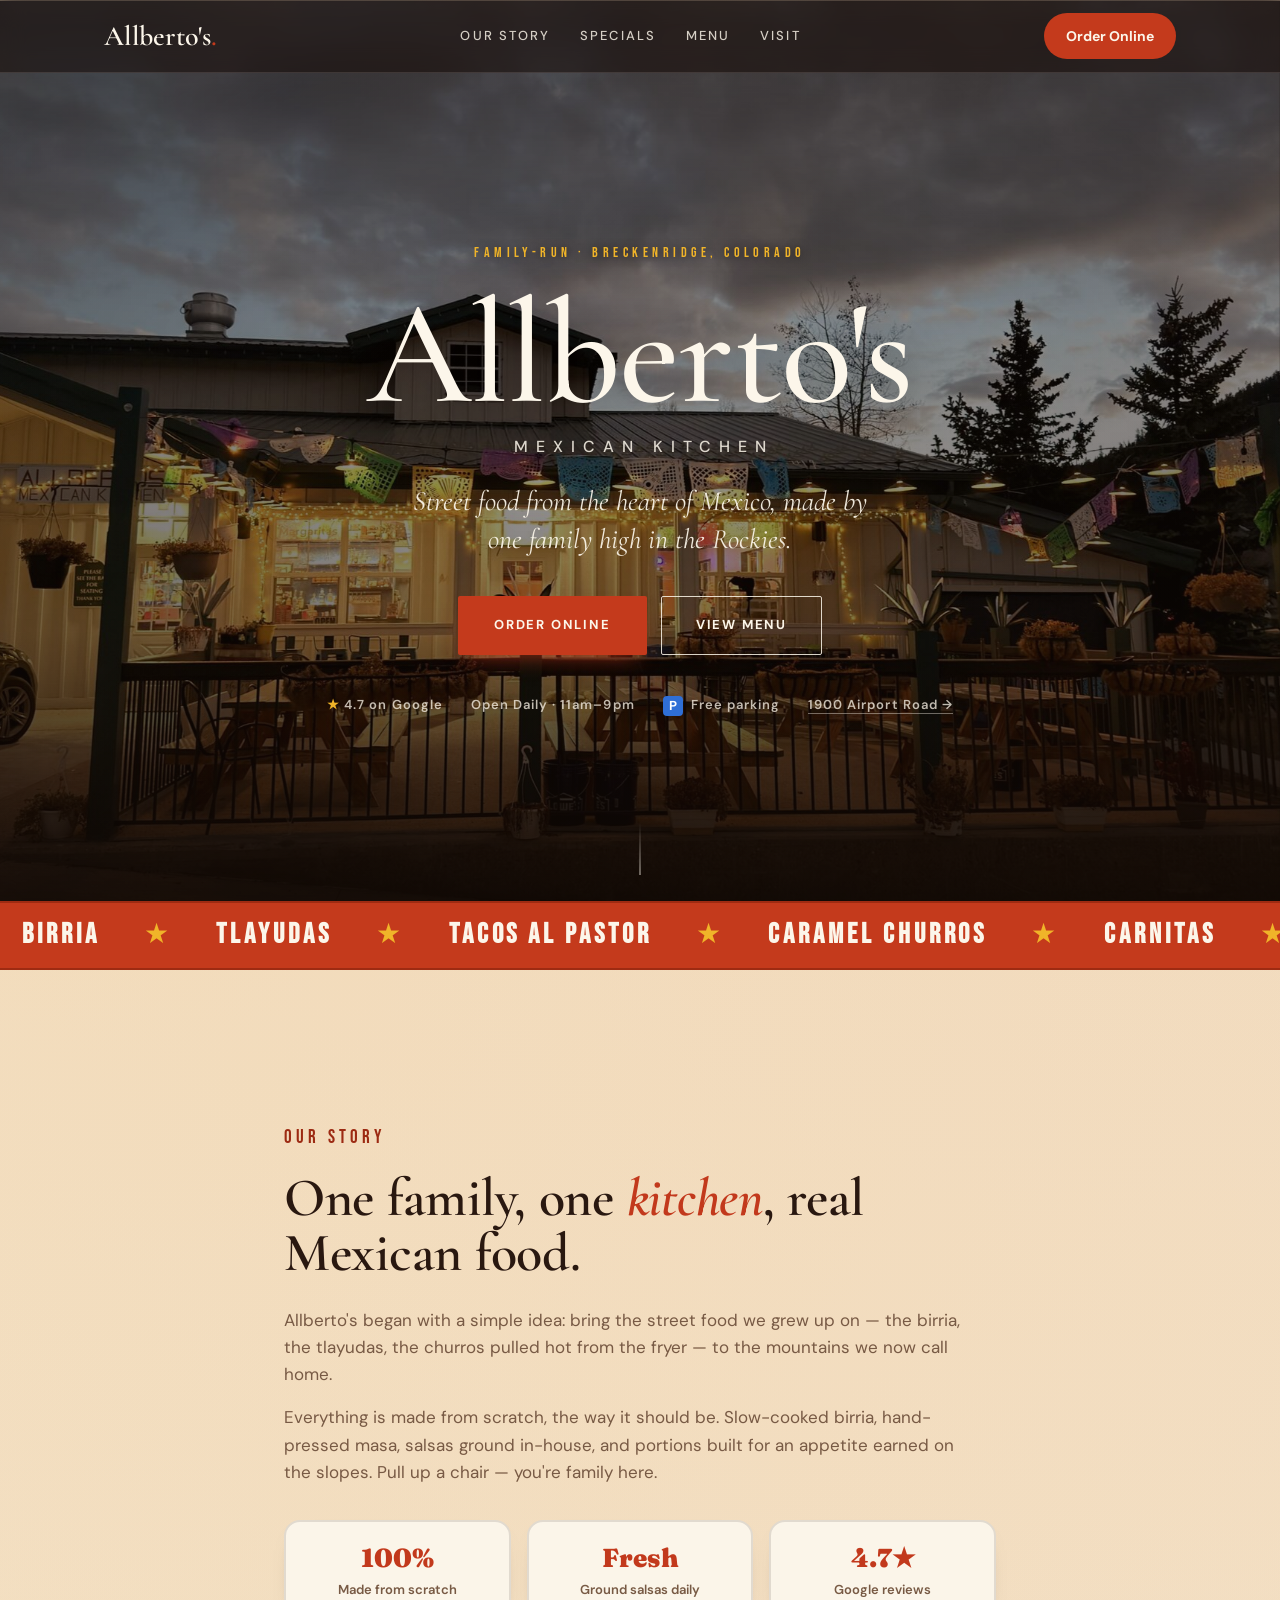
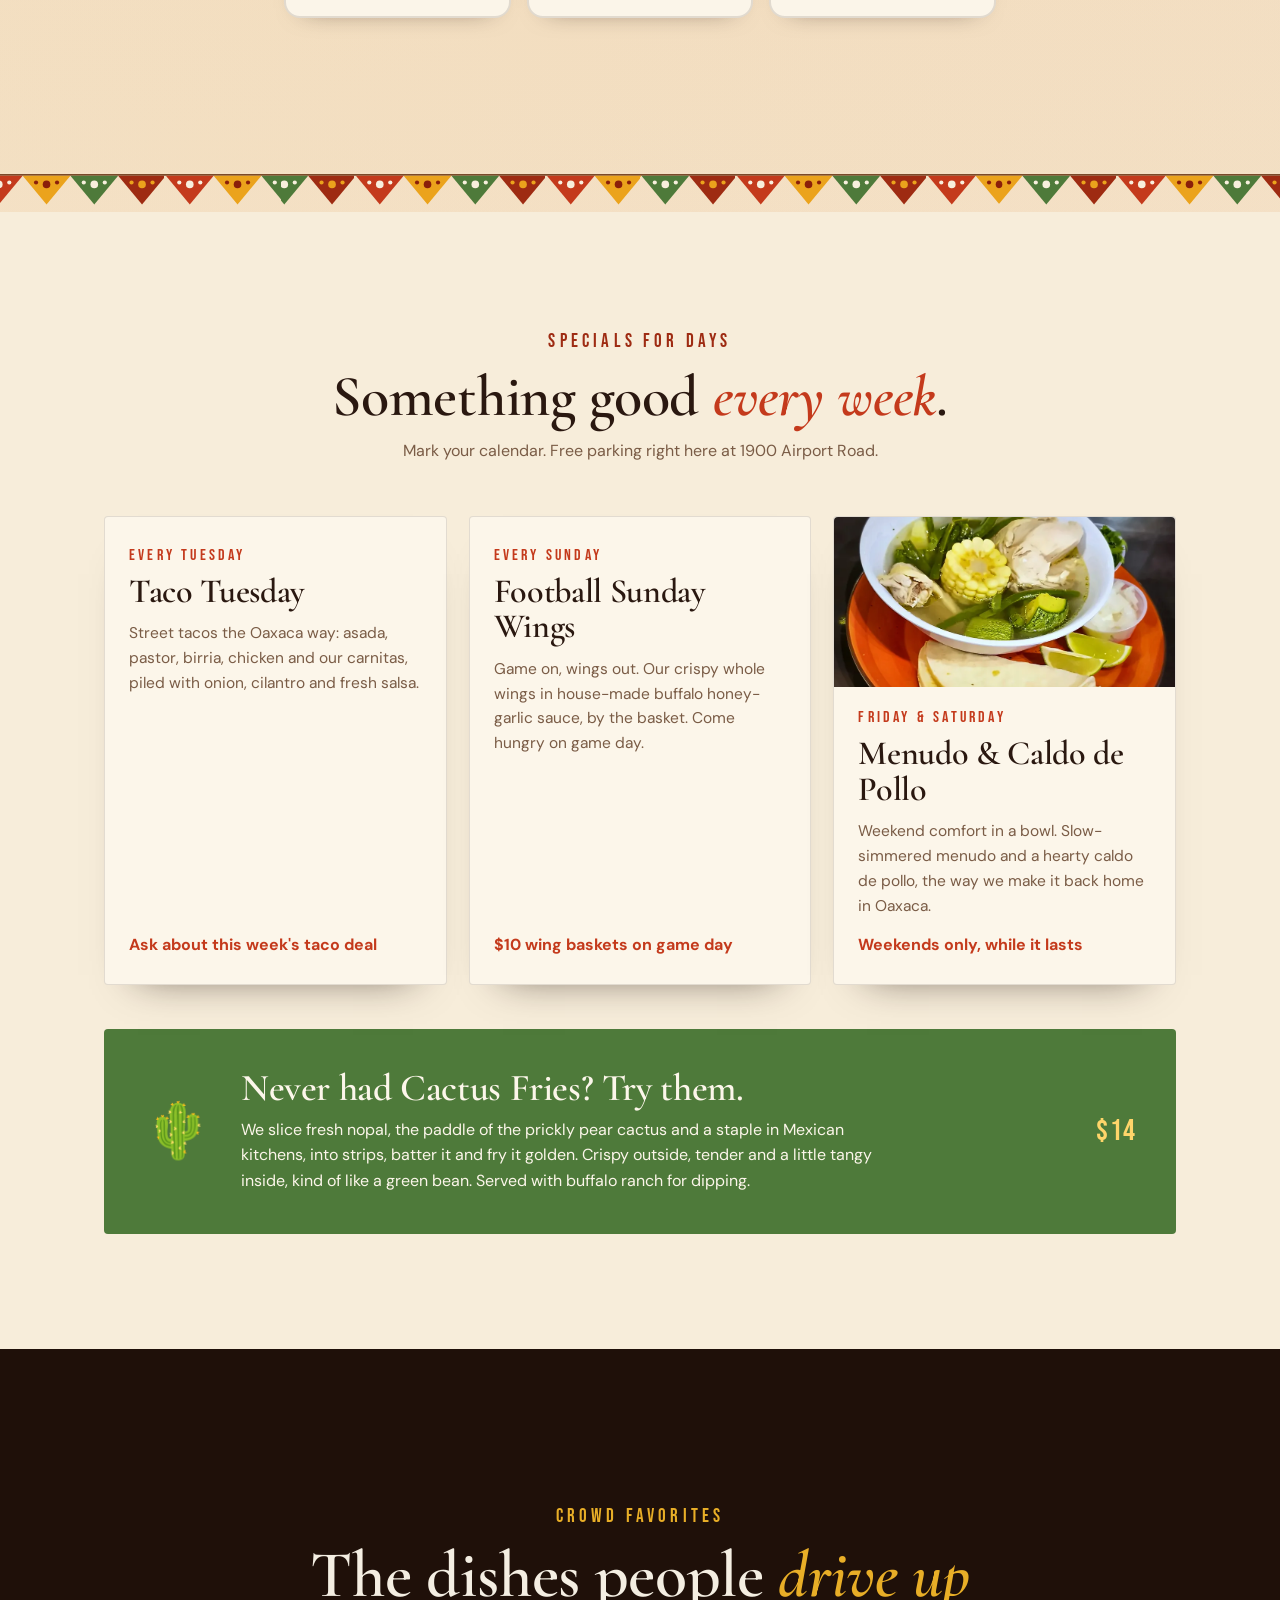
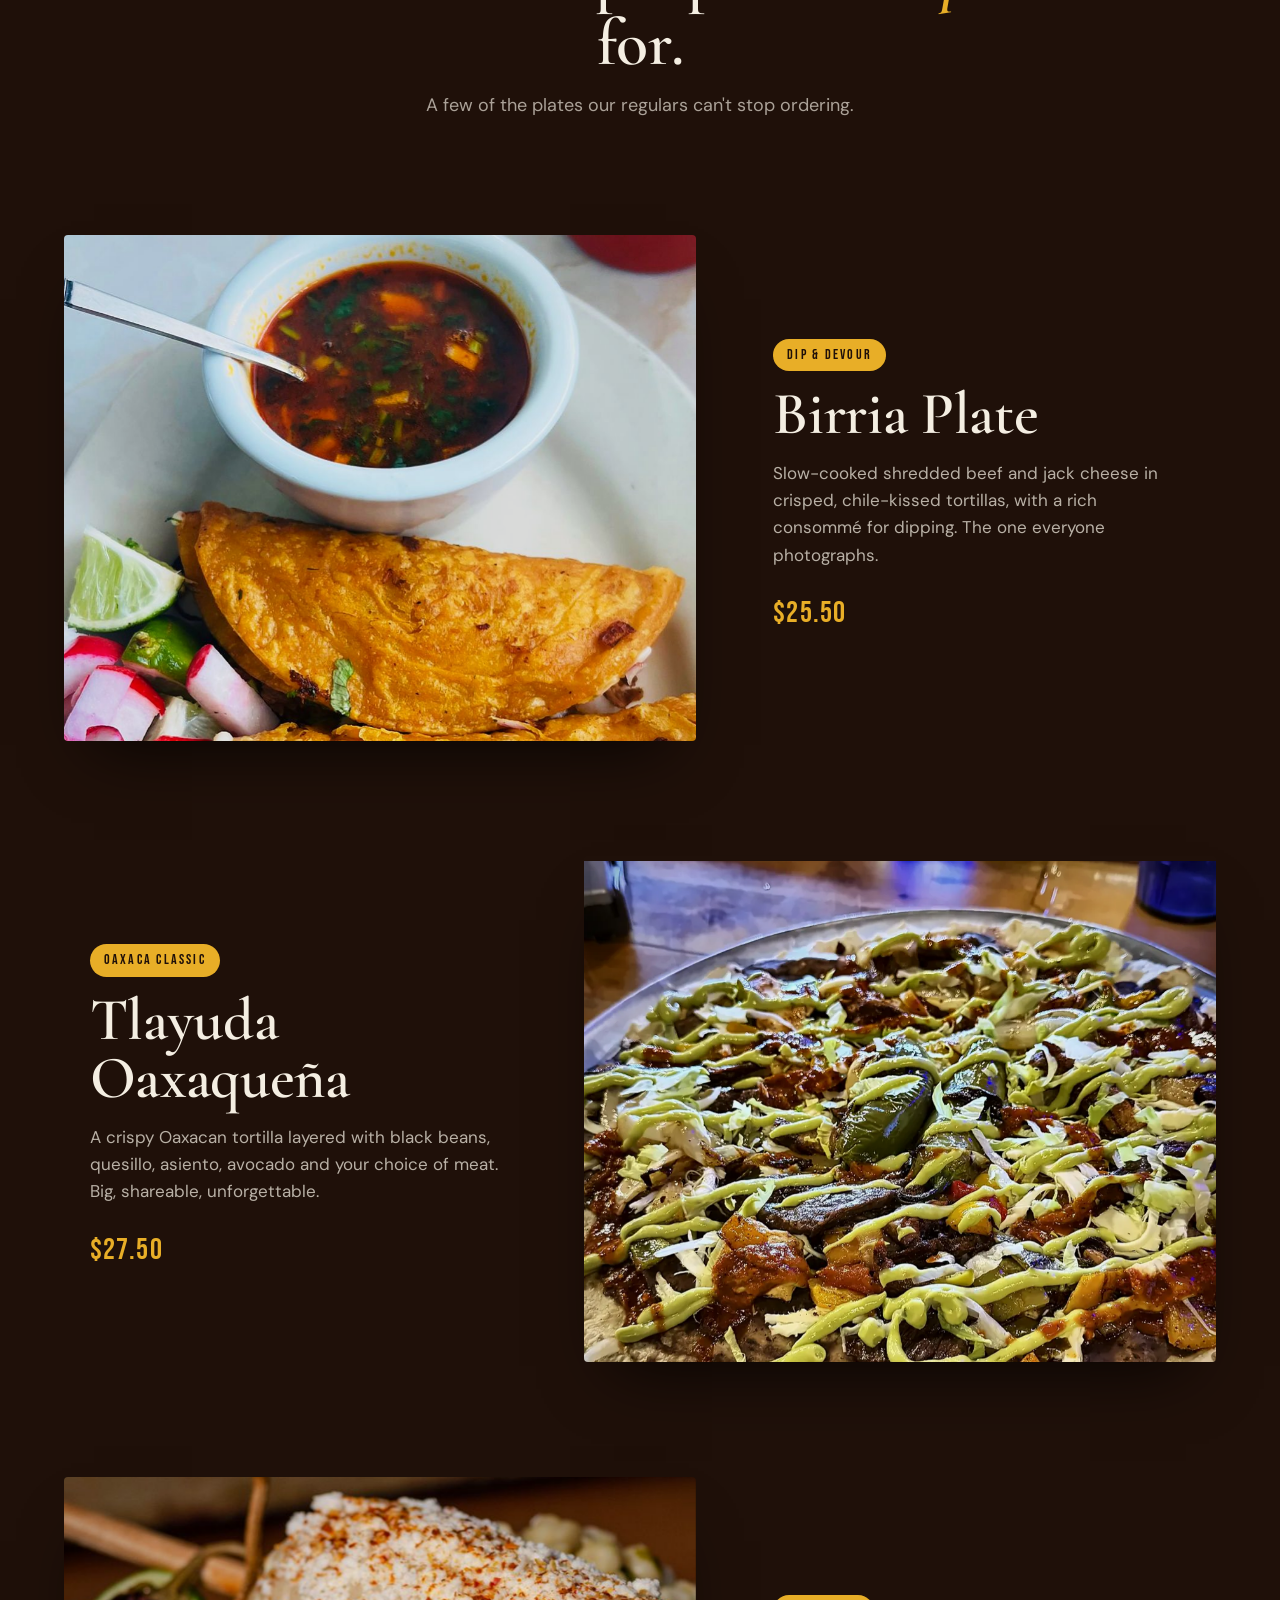
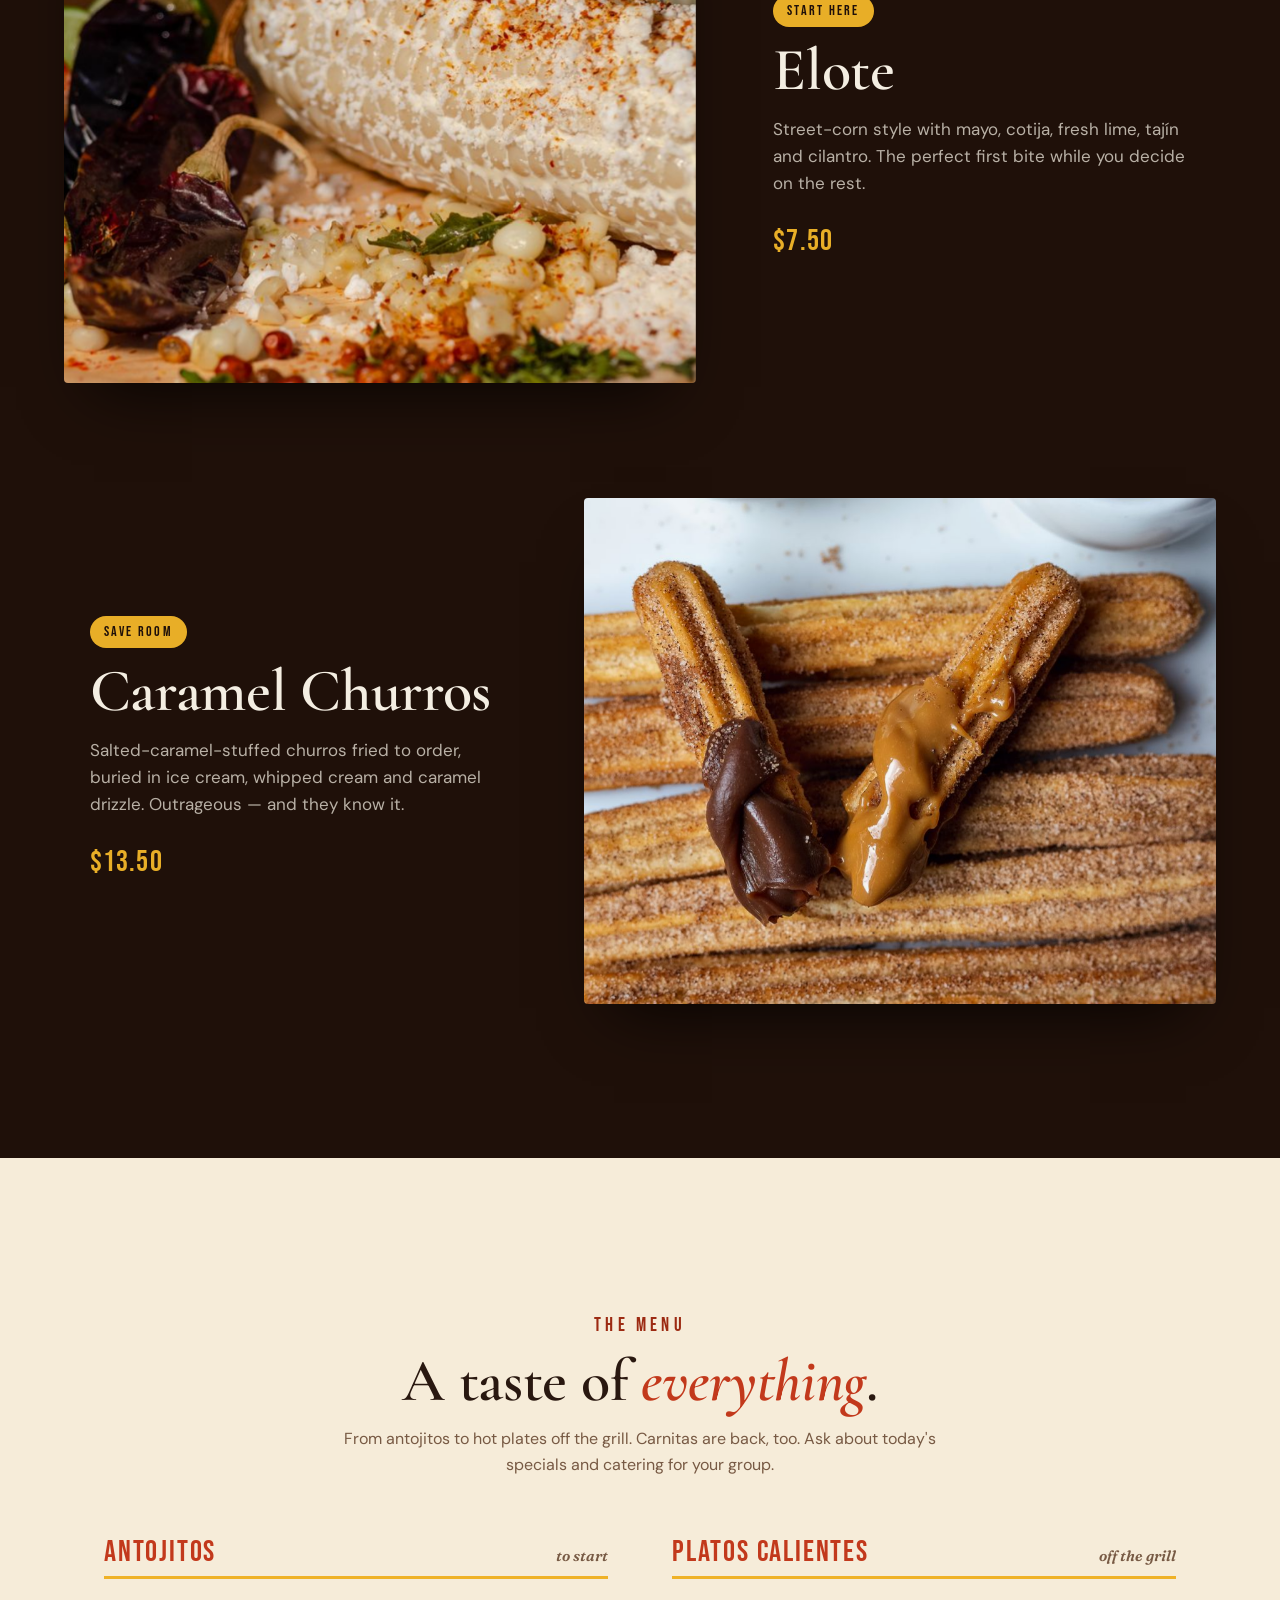
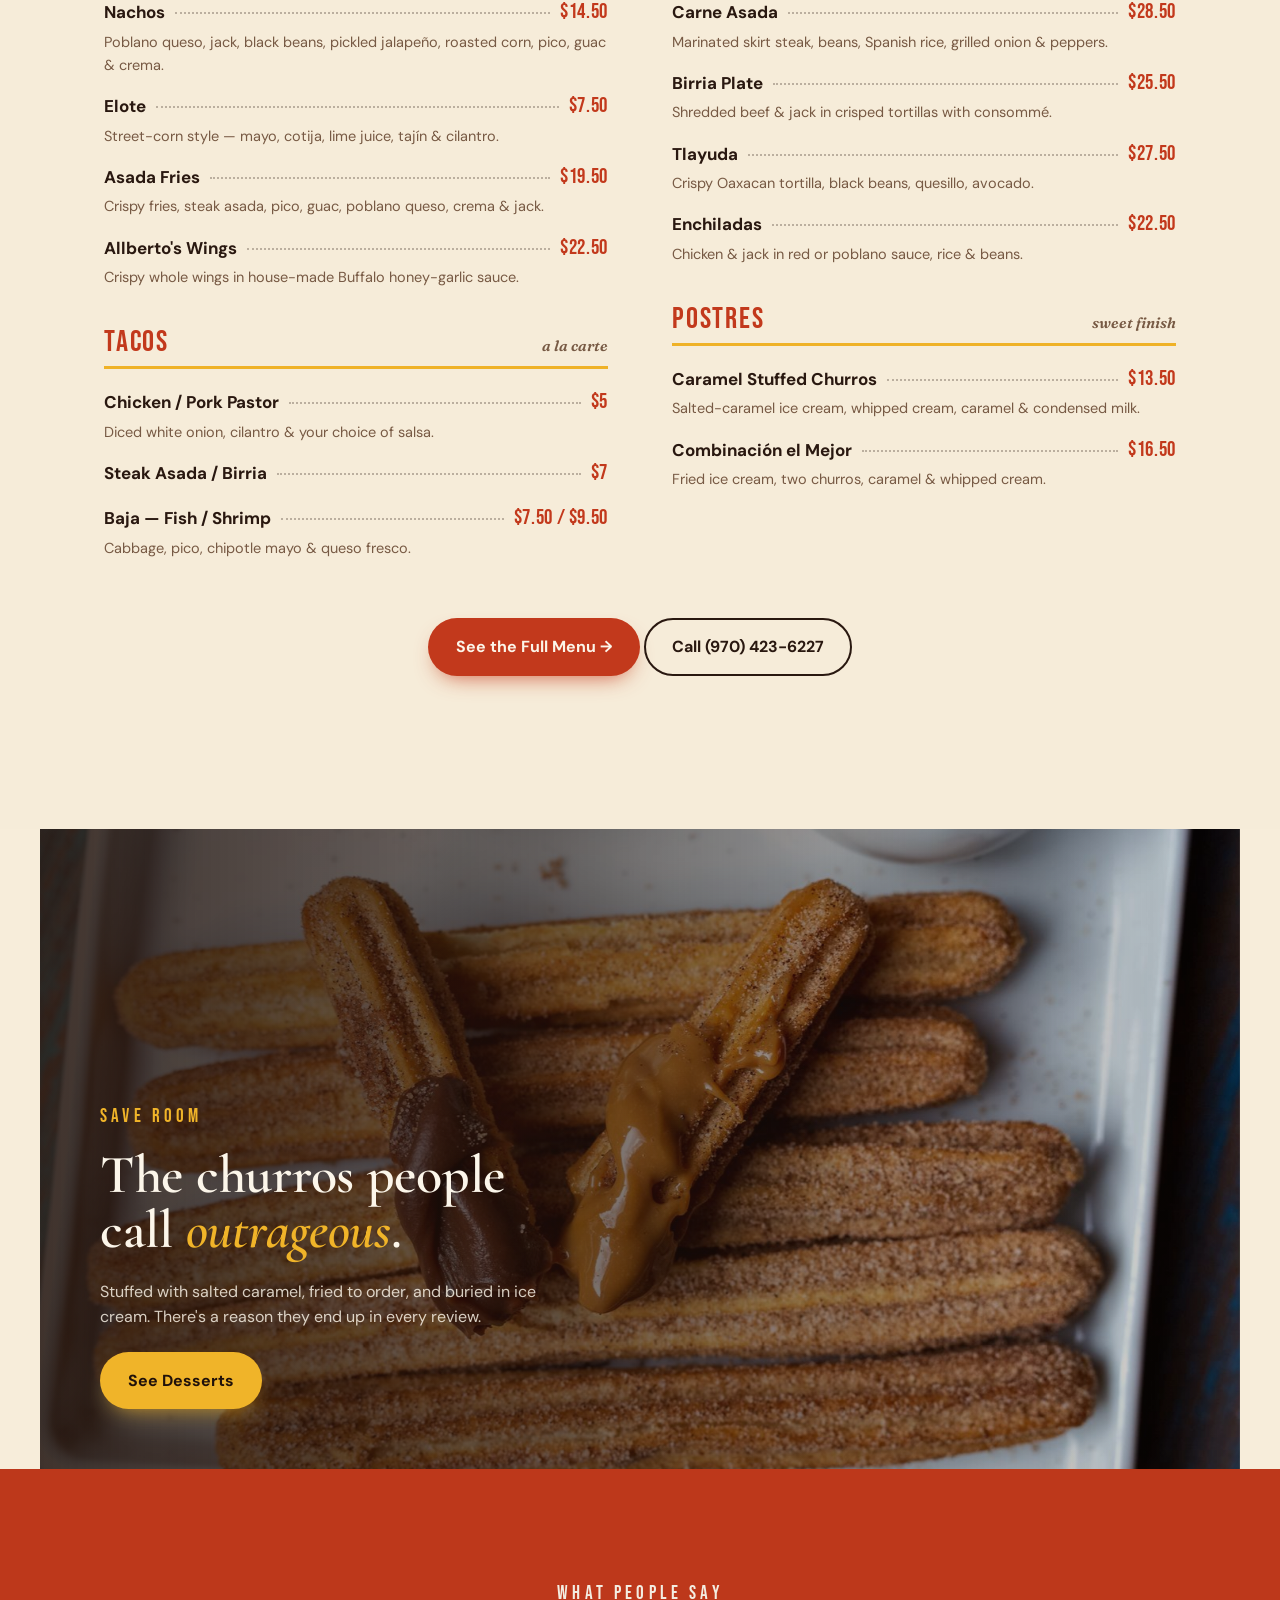
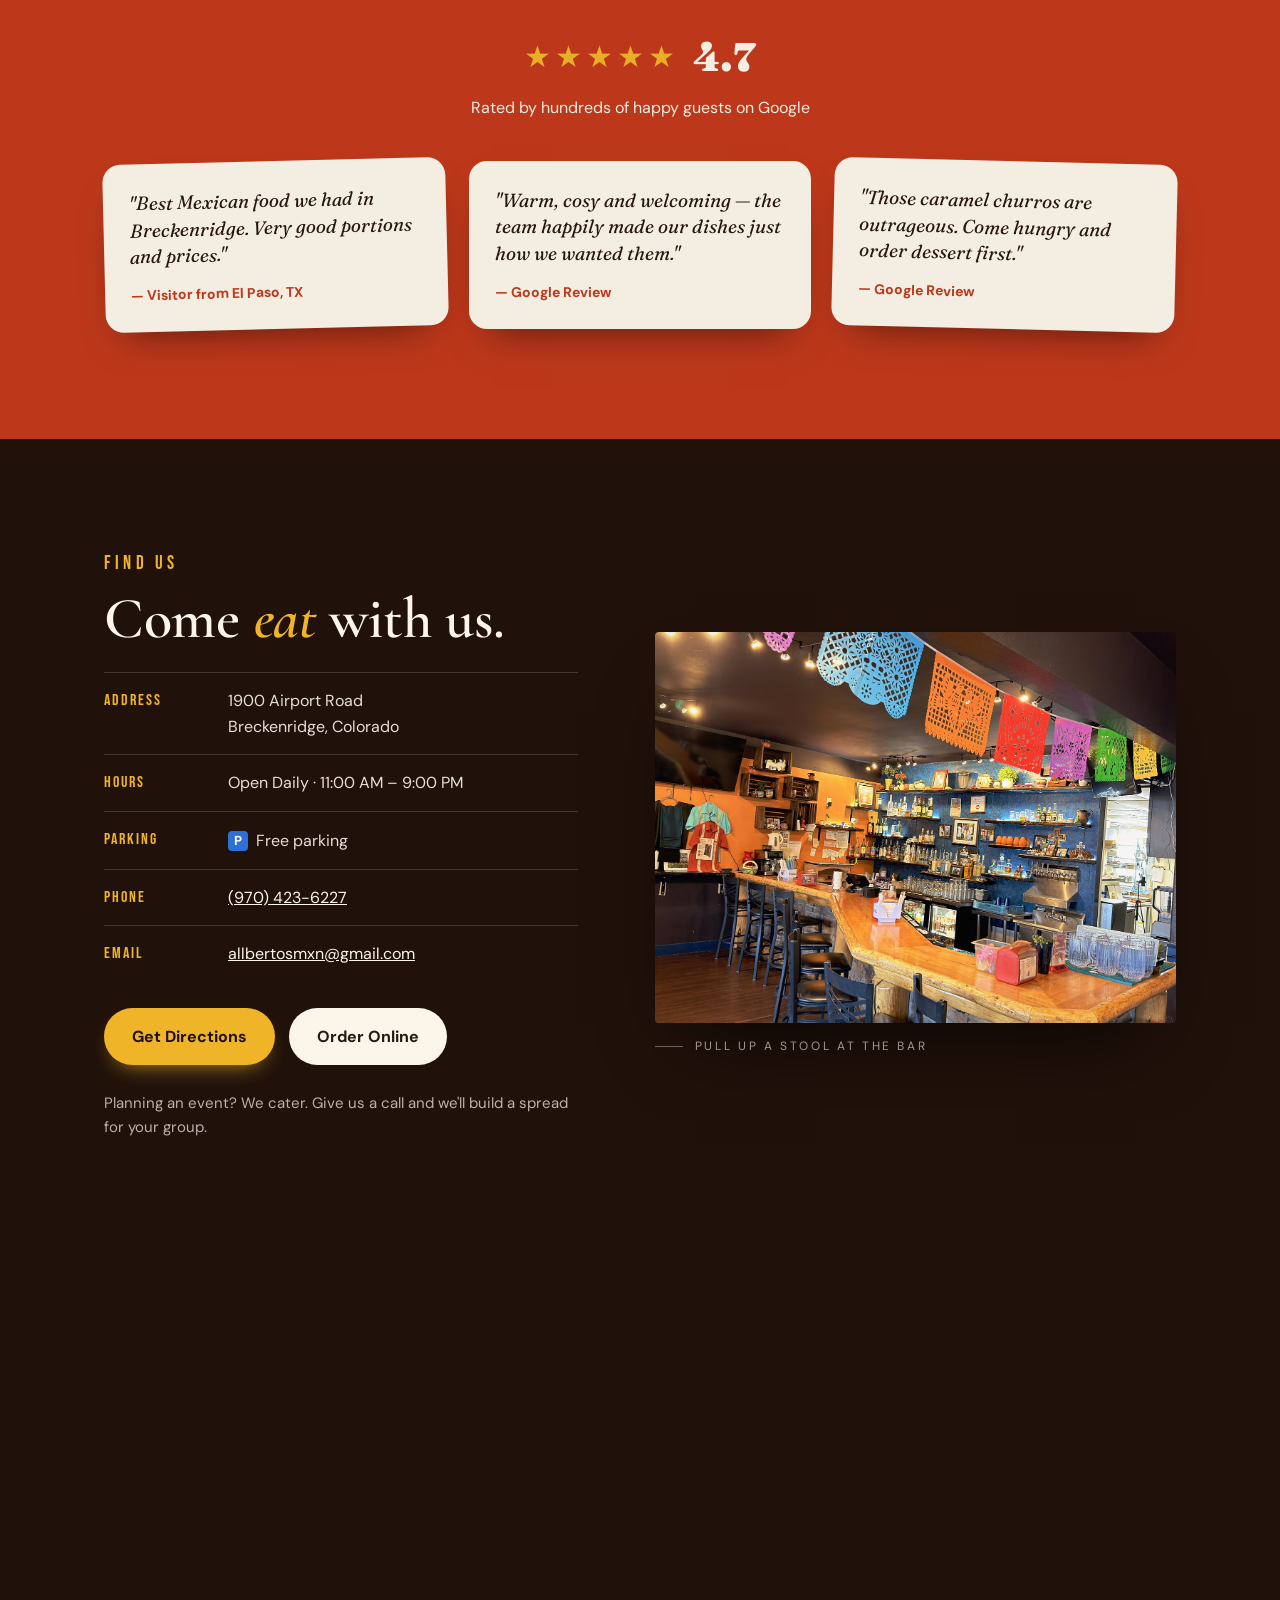
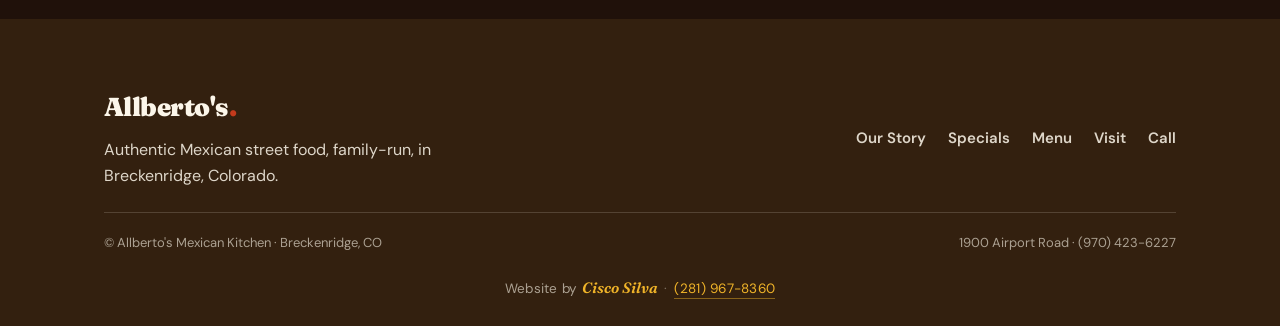
==== commit 5ff90347: "Polish pass: readable text contrast and small labels Darker red for small headings on cream, cream t" ====
--- a/index.html
+++ b/index.html
@@ -20,10 +20,12 @@
 <noscript><link rel="stylesheet" href="https://fonts.googleapis.com/css2?family=Cormorant+Garamond:ital,wght@0,500;0,600;1,500&family=Bebas+Neue&family=Fraunces:ital,opsz,wght@0,9..144,400;0,9..144,600;0,9..144,900;1,9..144,600;1,9..144,900&family=DM+Sans:wght@400;500;700&family=Great+Vibes&display=swap" /></noscript>
 <link rel="preload" as="image" fetchpriority="high" href="images/hero.jpg" media="(min-width: 700px)" />
 <link rel="preload" as="image" fetchpriority="high" href="images/hero-mobile.jpg" media="(max-width: 699px)" />
-<link rel="stylesheet" href="css/styles.css?v=20261123p" />
-<link rel="stylesheet" href="css/specials.css?v=20261123p" />
+<link rel="stylesheet" href="css/styles.css?v=20261124a" />
+<link rel="stylesheet" href="css/specials.css?v=20261124a" />
 </head>
 <body>
+<div id="closed-notice" style="display:none;background:#b3261e;color:#fff;text-align:center;padding:14px 16px;font:700 17px/1.4 'DM Sans',Arial,sans-serif;position:relative;z-index:1000">Closed tonight (Tue, Nov 24). Reopening tomorrow. Sorry for the trouble!</div>
+<script>(function(){try{var d=new Intl.DateTimeFormat('en-CA',{timeZone:'America/Denver'}).format(new Date());if(d==='2026-11-24'){document.getElementById('closed-notice').style.display='block';}}catch(e){}})();</script>
 
 <header class="site-header">
   <div class="wrap nav">
@@ -338,7 +340,7 @@
   </div>
 </footer>
 
-<script src="js/until.js?v=20261123p" defer></script>
-<script src="js/main.js?v=20261123p" defer></script>
+<script src="js/until.js?v=20261124a" defer></script>
+<script src="js/main.js?v=20261124a" defer></script>
 </body>
 </html>
--- a/css/specials.css
+++ b/css/specials.css
@@ -68,3 +68,17 @@
 /* special card with a real photo on top, flush to the card edges */
 .sp-card .sp-img{display:block;width:calc(100% + 48px);max-width:none;height:auto;aspect-ratio:16/9;object-fit:cover;margin:-26px -24px 18px;border-radius:4px 4px 0 0}
 @media(min-width:760px){.sp-card .sp-img{aspect-ratio:2/1}}
+
+/* Polish pass Nov 24: contrast and readable small text (kept last) */
+.sr-only{position:absolute;width:1px;height:1px;padding:0;margin:-1px;overflow:hidden;clip:rect(0 0 0 0);white-space:nowrap;border:0}
+.eyebrow{color:var(--chile-deep)}
+.nav-links a.active{color:var(--chile-deep)}
+.mpart-head h2 em{color:var(--chile-deep)}
+.hero .eyebrow{text-shadow:0 1px 10px rgba(0,0,0,.65)}
+.reviews .eyebrow{color:var(--cream)}
+.reviews .count{color:var(--cream)}
+.cactus p{color:var(--cream)}
+.cactus .price{color:#ffd56a}
+.mi-new{font-size:11px;letter-spacing:.1em}
+.mfine{opacity:1;color:#6f5643}
+@media(max-width:420px){.mtab small{font-size:11px;letter-spacing:.04em;opacity:.9}}
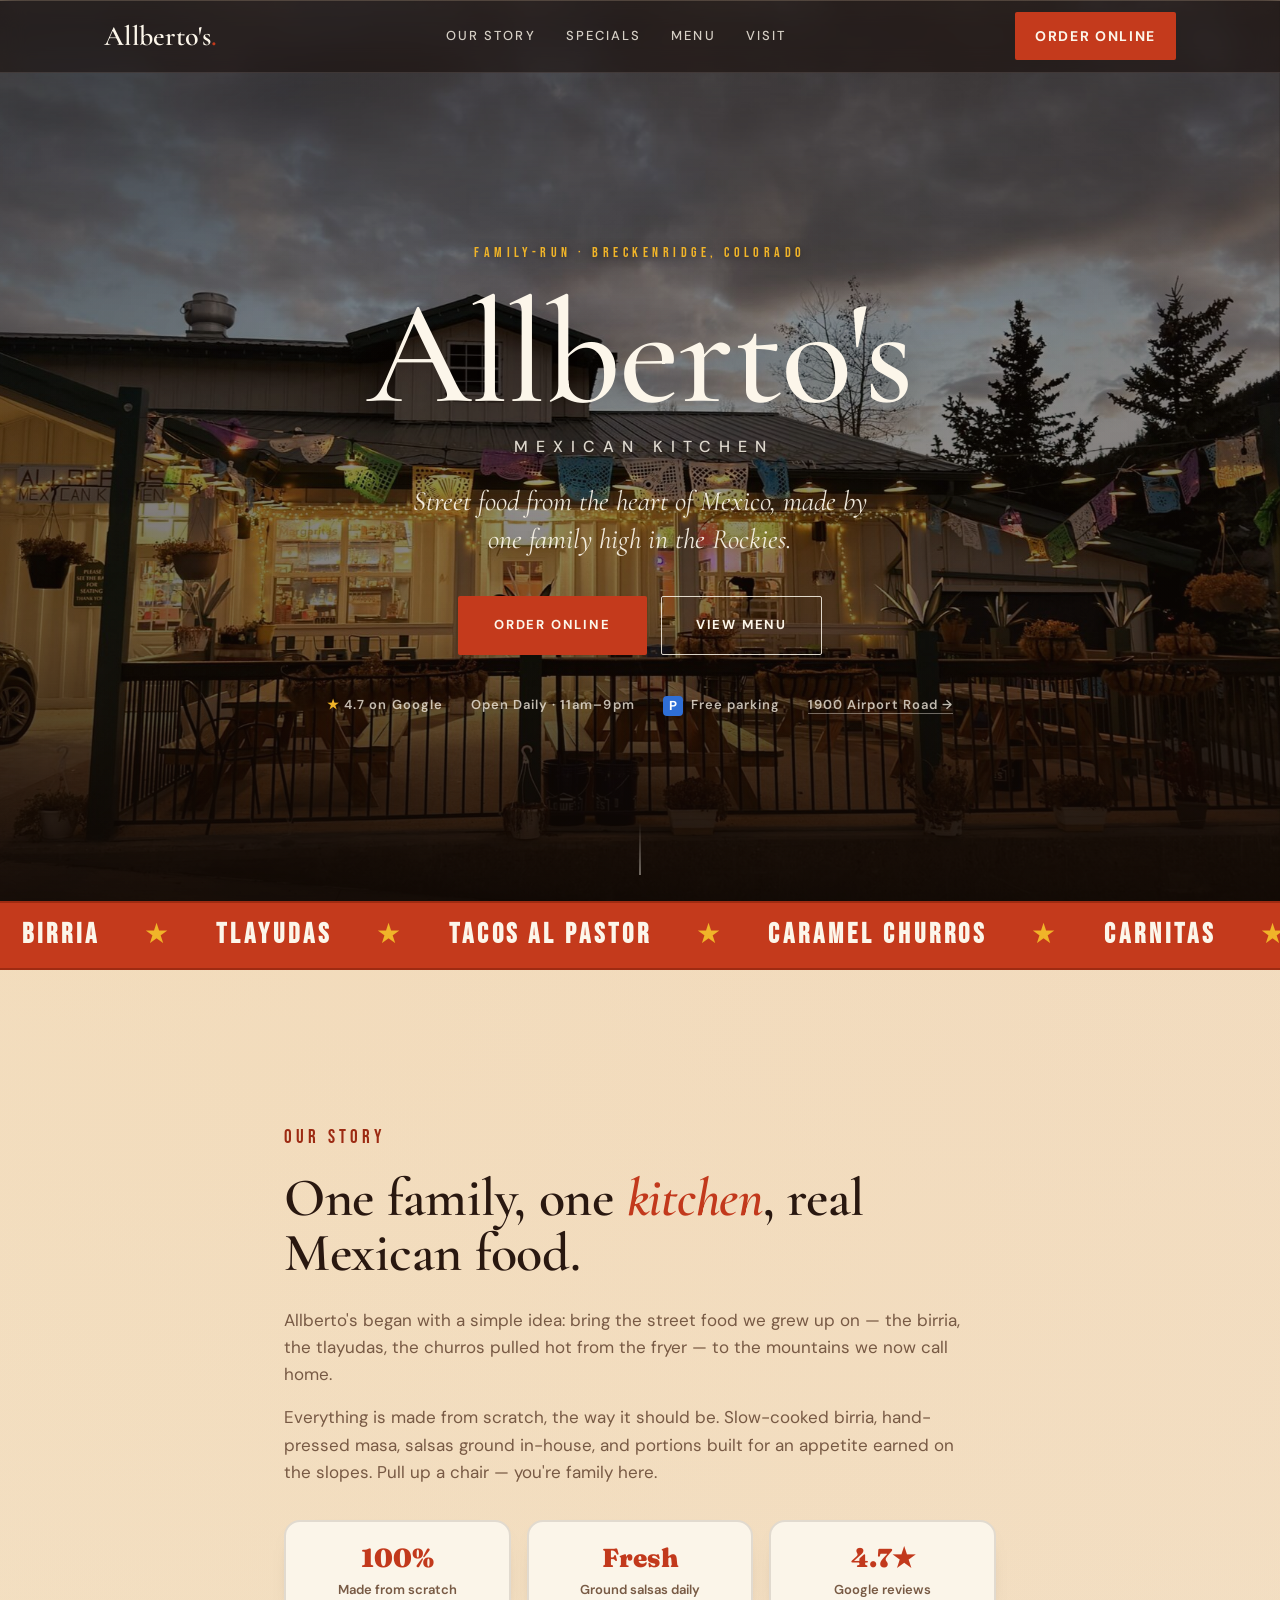
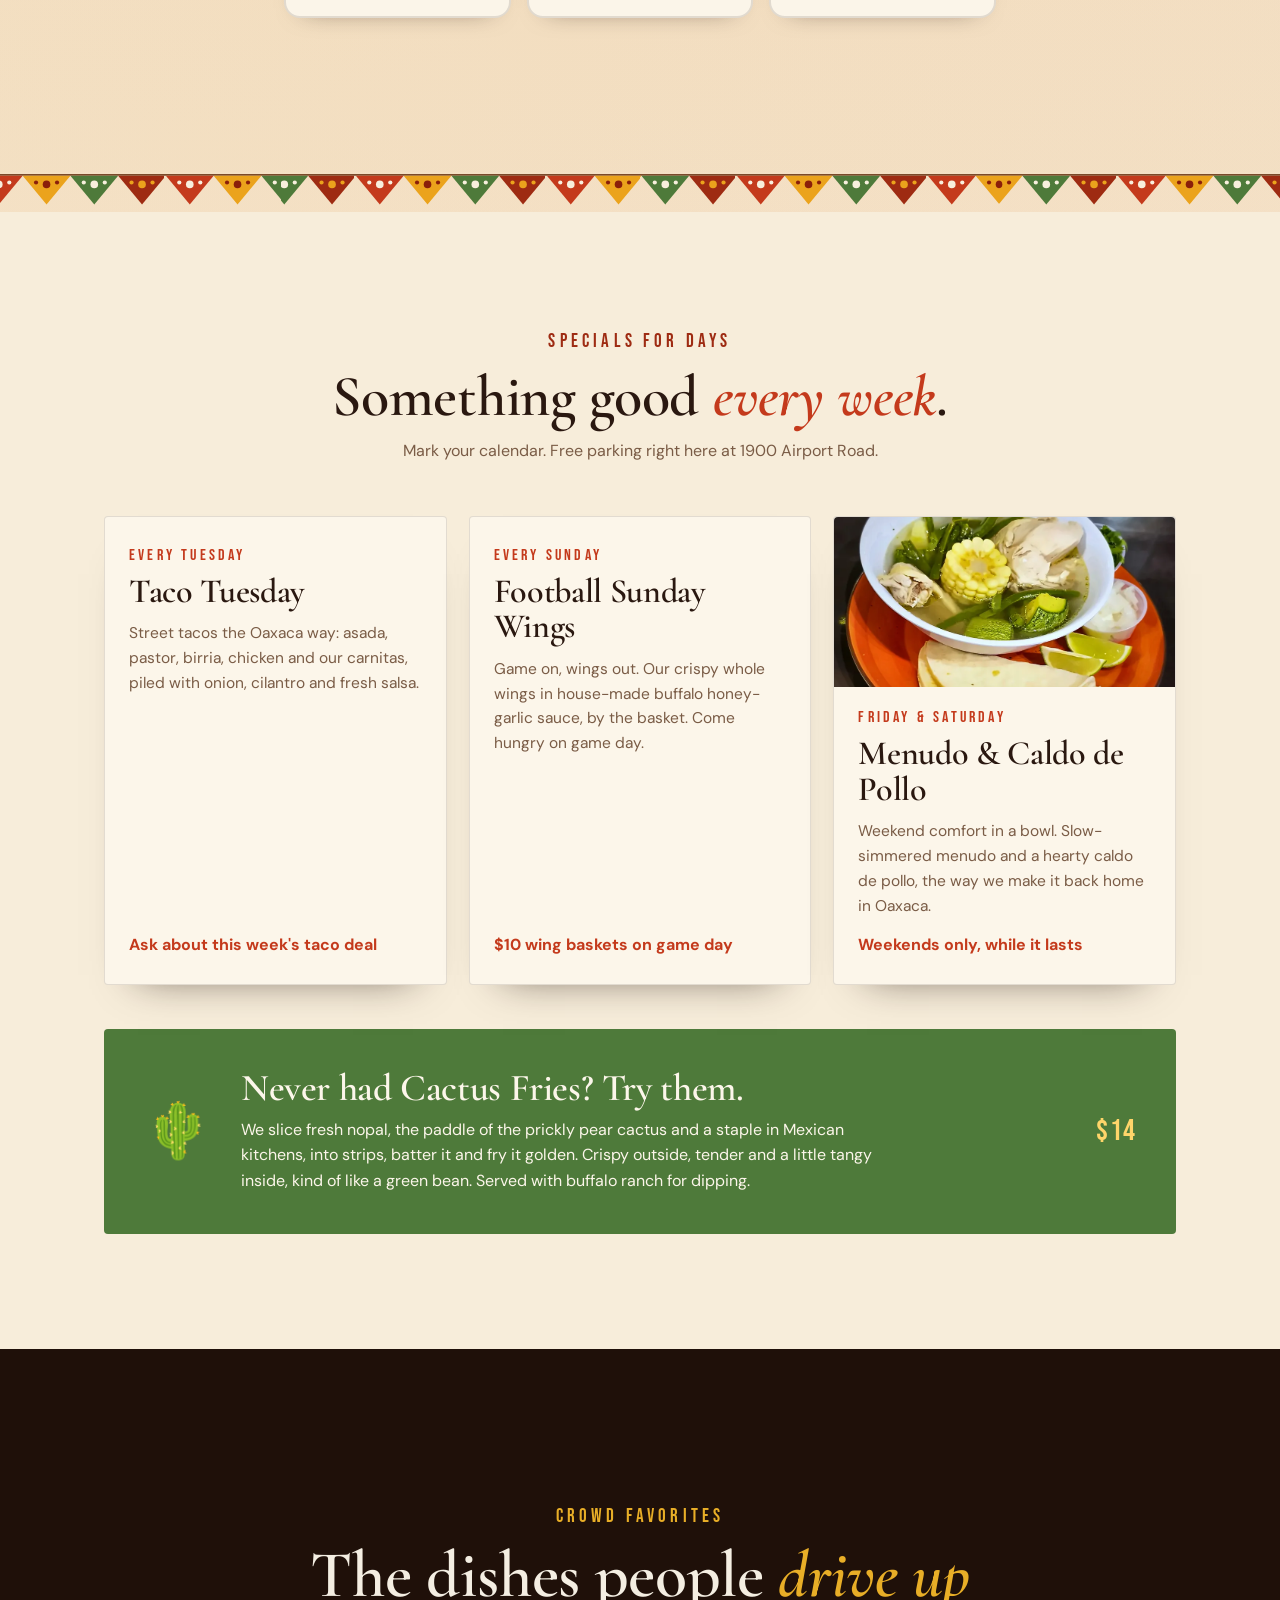
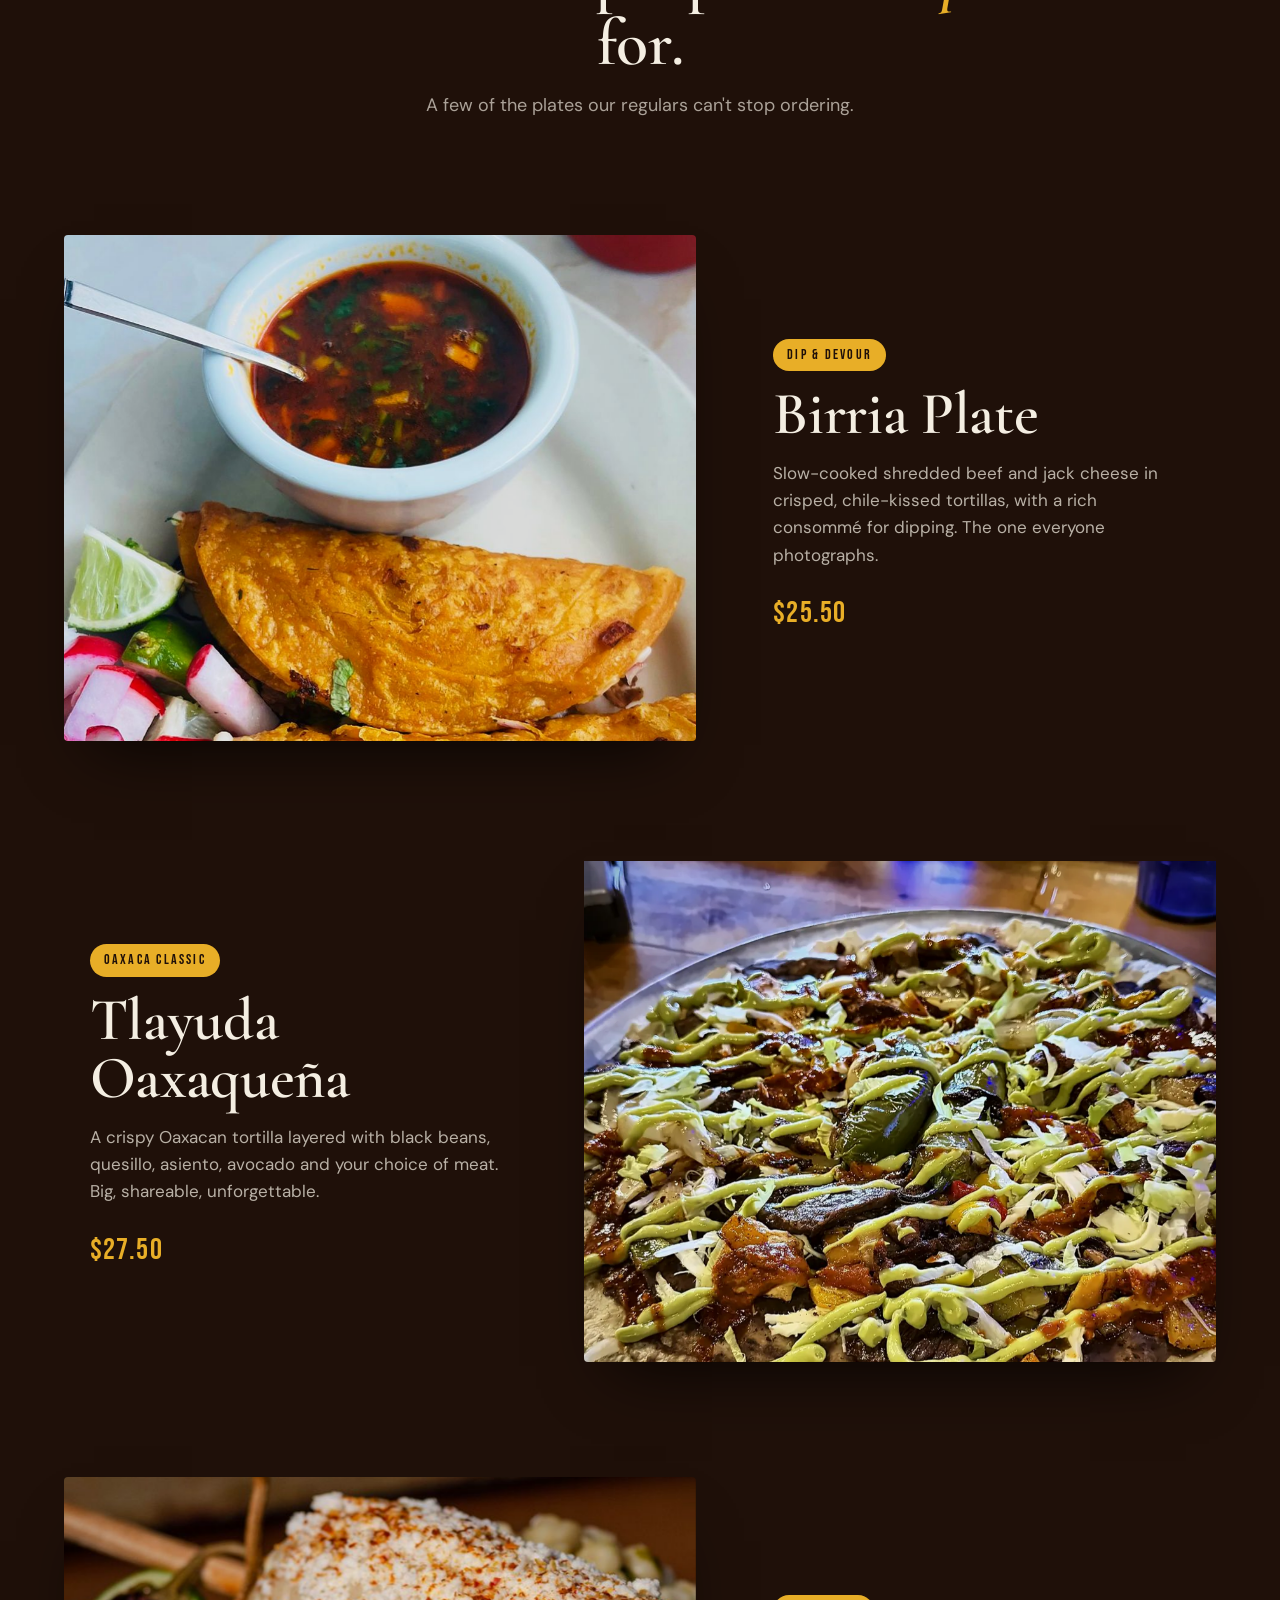
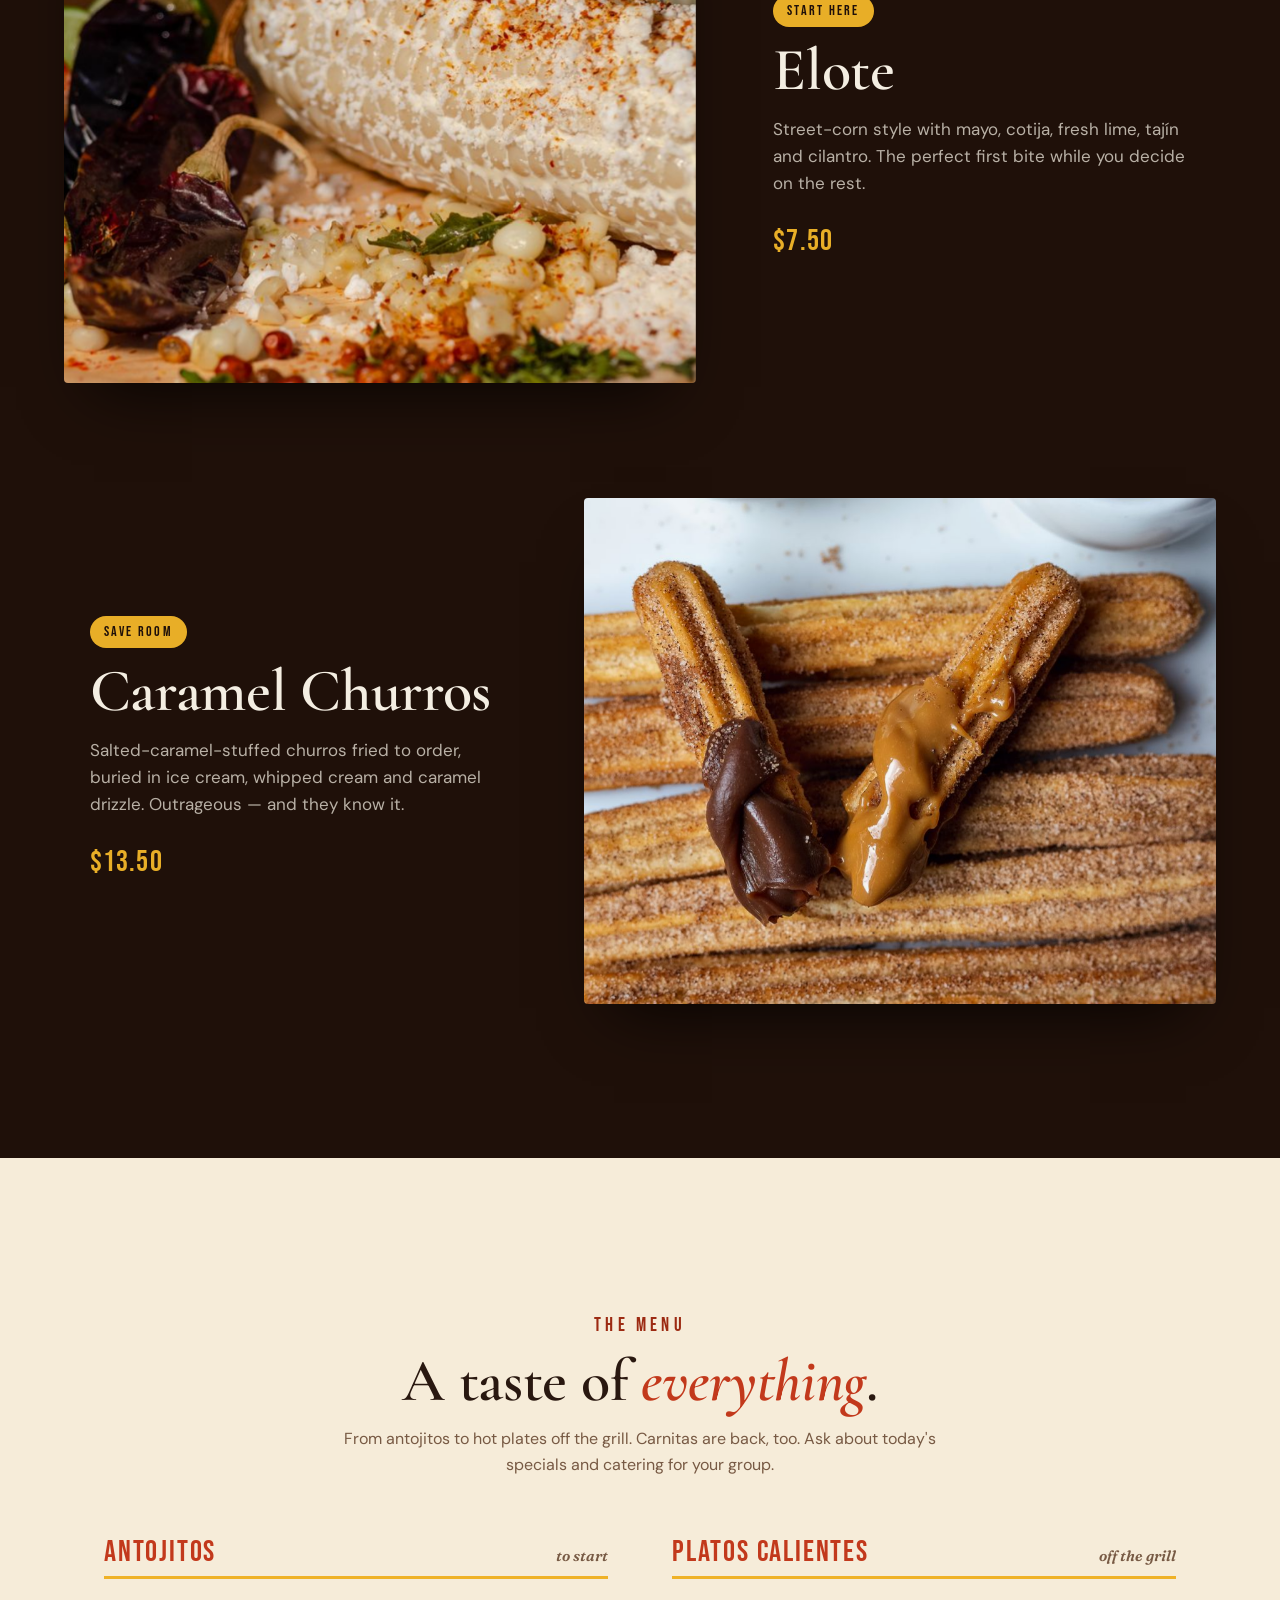
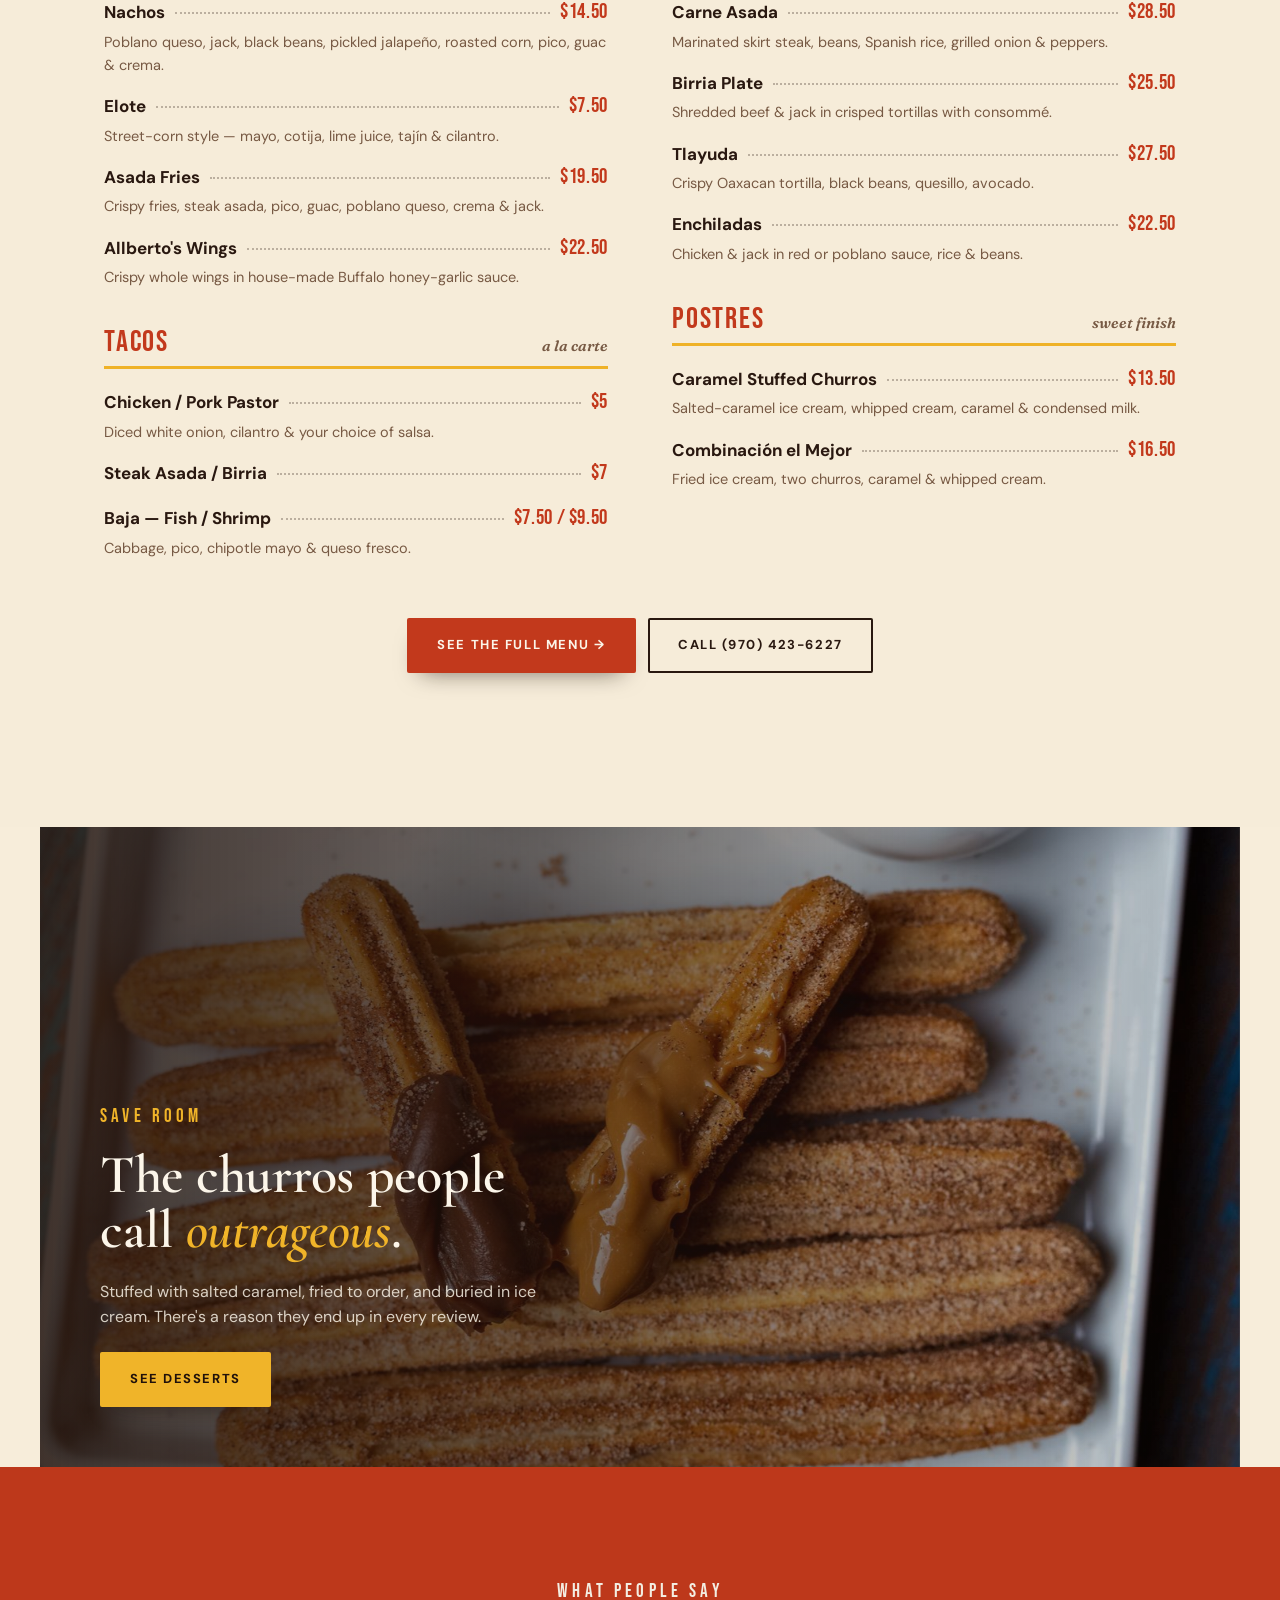
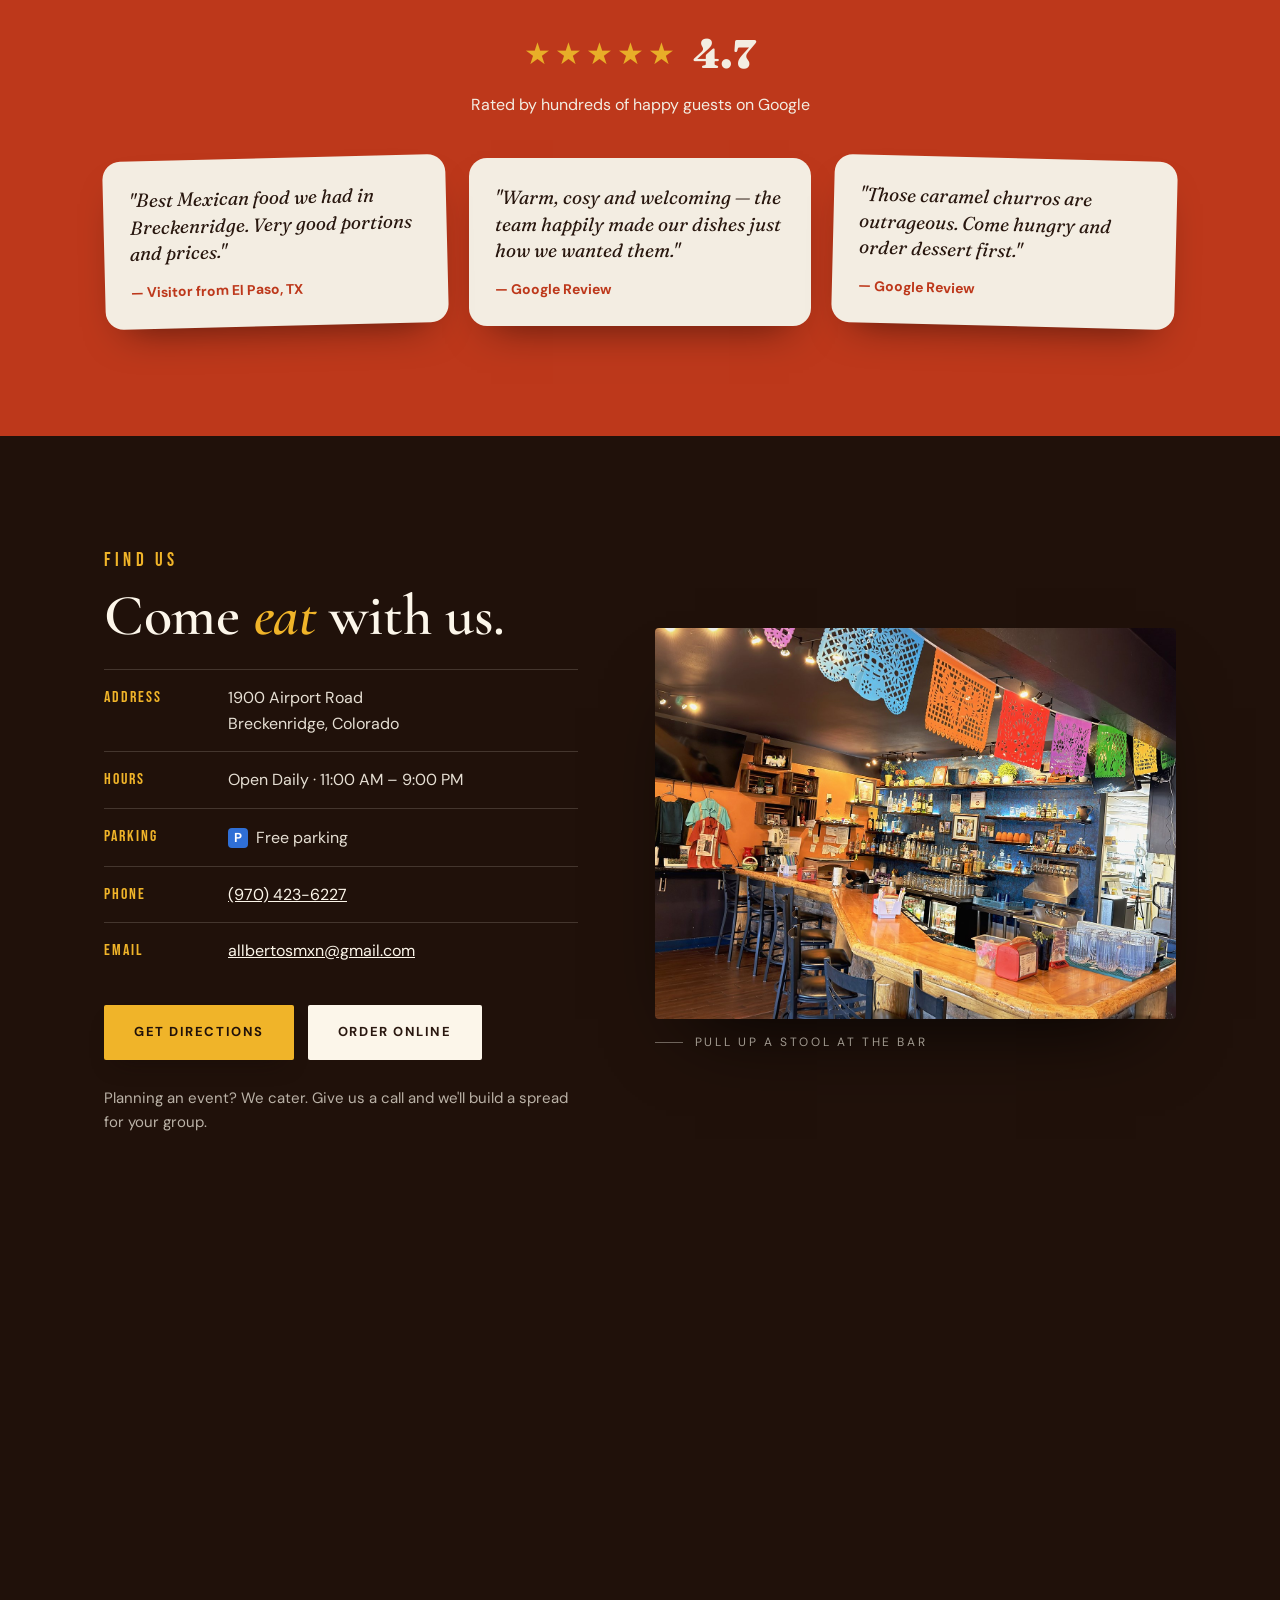
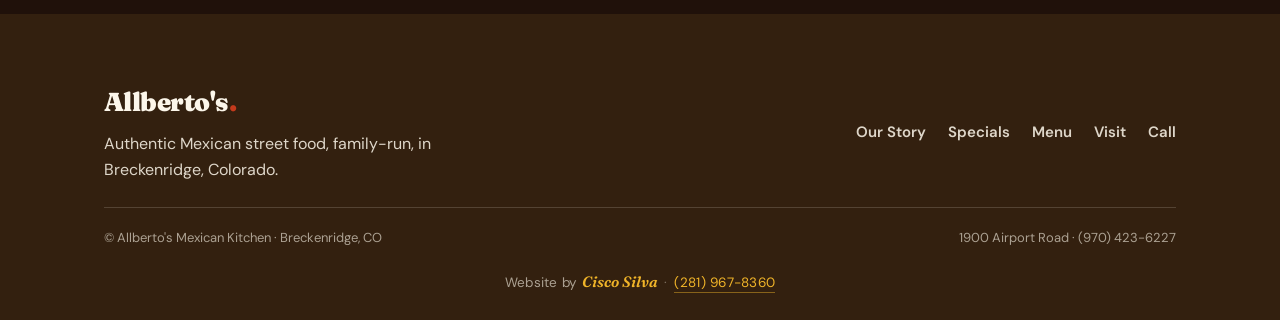
==== commit 485a2f07: "Match the menu page header to the home page, one button style Menu page now uses the same dark heade" ====
--- a/index.html
+++ b/index.html
@@ -20,8 +20,8 @@
 <noscript><link rel="stylesheet" href="https://fonts.googleapis.com/css2?family=Cormorant+Garamond:ital,wght@0,500;0,600;1,500&family=Bebas+Neue&family=Fraunces:ital,opsz,wght@0,9..144,400;0,9..144,600;0,9..144,900;1,9..144,600;1,9..144,900&family=DM+Sans:wght@400;500;700&family=Great+Vibes&display=swap" /></noscript>
 <link rel="preload" as="image" fetchpriority="high" href="images/hero.jpg" media="(min-width: 700px)" />
 <link rel="preload" as="image" fetchpriority="high" href="images/hero-mobile.jpg" media="(max-width: 699px)" />
-<link rel="stylesheet" href="css/styles.css?v=20261124a" />
-<link rel="stylesheet" href="css/specials.css?v=20261124a" />
+<link rel="stylesheet" href="css/styles.css?v=20261124b" />
+<link rel="stylesheet" href="css/specials.css?v=20261124b" />
 </head>
 <body>
 <div id="closed-notice" style="display:none;background:#b3261e;color:#fff;text-align:center;padding:14px 16px;font:700 17px/1.4 'DM Sans',Arial,sans-serif;position:relative;z-index:1000">Closed tonight (Tue, Nov 24). Reopening tomorrow. Sorry for the trouble!</div>
@@ -340,7 +340,7 @@
   </div>
 </footer>
 
-<script src="js/until.js?v=20261124a" defer></script>
-<script src="js/main.js?v=20261124a" defer></script>
+<script src="js/until.js?v=20261124b" defer></script>
+<script src="js/main.js?v=20261124b" defer></script>
 </body>
 </html>
--- a/css/specials.css
+++ b/css/specials.css
@@ -82,3 +82,13 @@
 .mi-new{font-size:11px;letter-spacing:.1em}
 .mfine{opacity:1;color:#6f5643}
 @media(max-width:420px){.mtab small{font-size:11px;letter-spacing:.04em;opacity:.9}}
+
+/* One header and one button style on every page (Nov 24) */
+.site-header .nav-links a.active{color:var(--gold)}
+.btn{border-radius:2px;letter-spacing:.12em;text-transform:uppercase;font-size:13px;padding:15px 28px}
+.nav-cta{padding:11px 18px;font-size:12px}
+.btn-solid{box-shadow:0 12px 24px -14px rgba(20,10,6,.6)}
+.btn-gold{box-shadow:0 12px 24px -14px rgba(20,10,6,.6)}
+.site-header .nav-cta,.hero .btn{box-shadow:none}
+.menu-page .site-header{background:rgba(32,17,10,.94)}
+.menu-note{display:flex;flex-wrap:wrap;justify-content:center;gap:12px}
